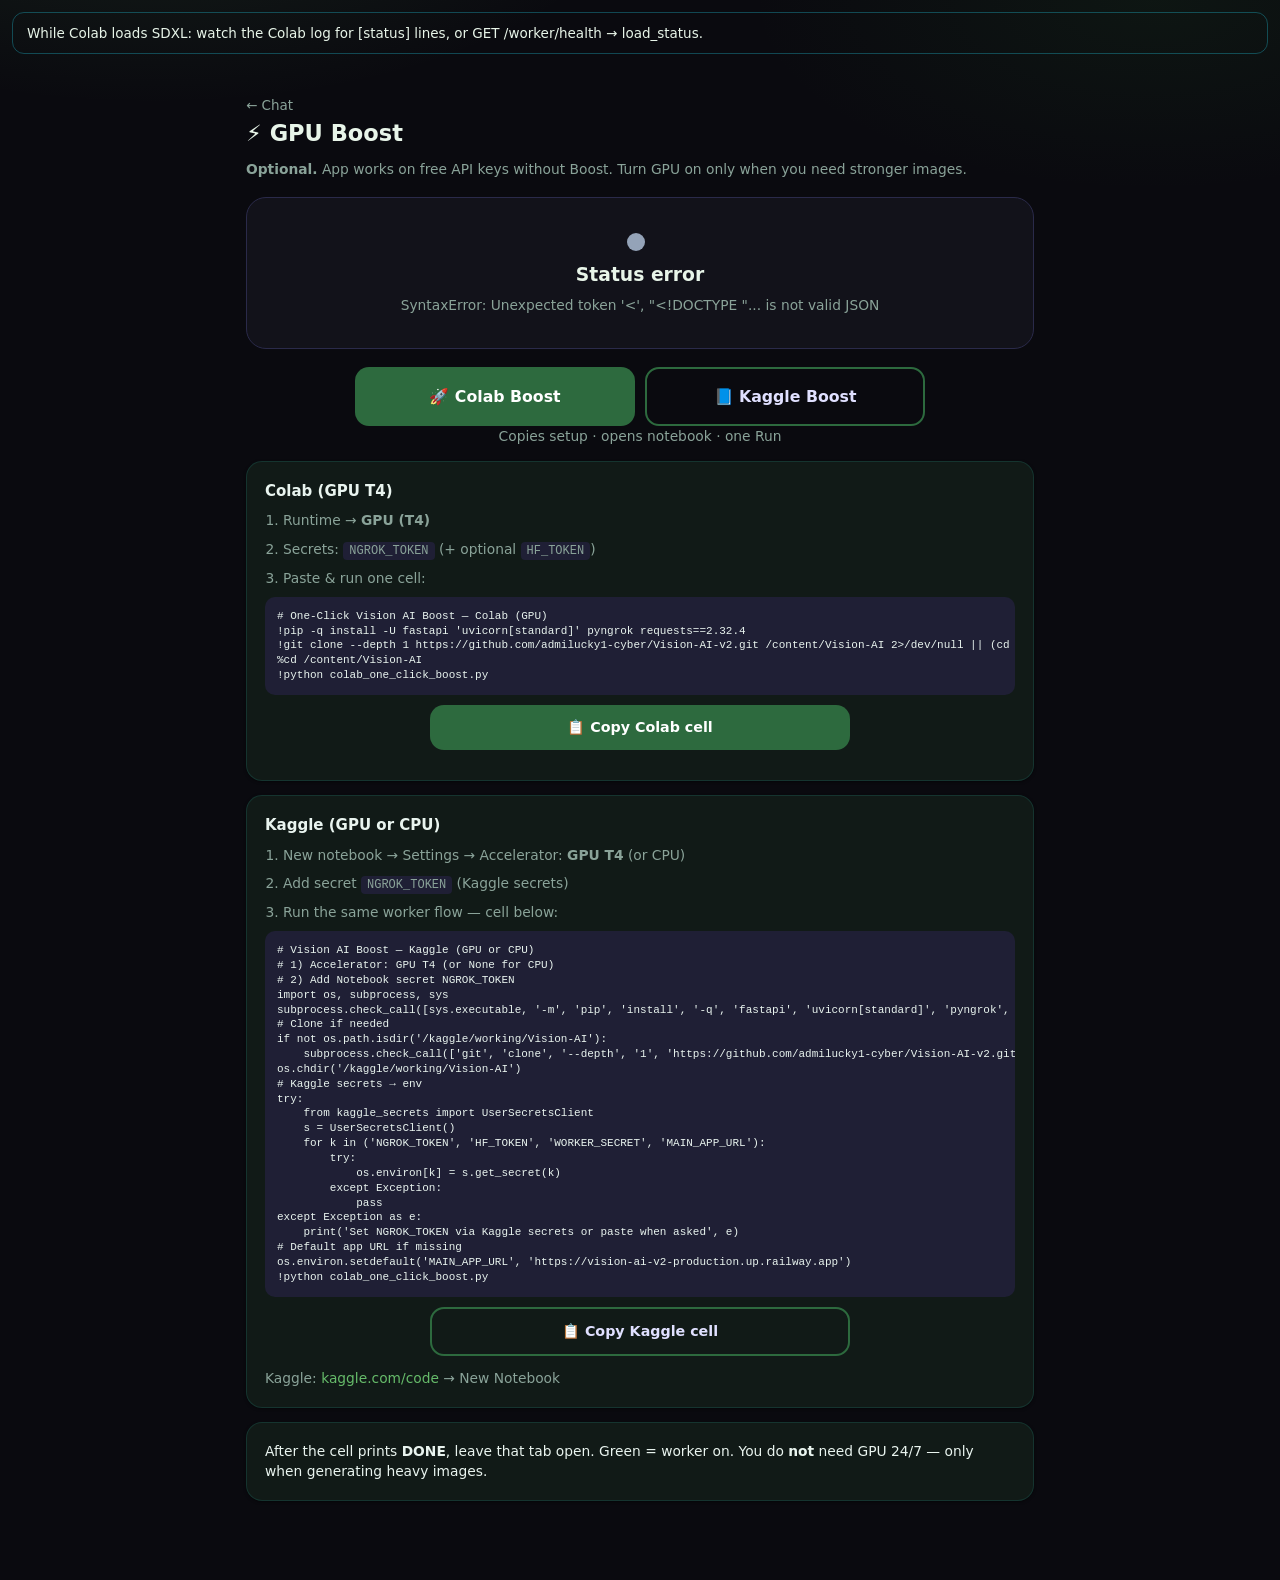
==== frontend/boost.html @ 98e929e1 "Vision AI v4.2.0 — Full CSS consolidation, archive cleanup, token system" ====
<!DOCTYPE html>
<html lang="en" data-theme="dark">
<head>
  <script>
  /* Anti-FOUC: set theme BEFORE first paint (no network wait) */
  (function () {
    try {
      var t = localStorage.getItem('vision_ai_theme') || 'dark';
      var p = localStorage.getItem('vision_theme_preset') || 'humanly';
      if (t === 'system') {
        t = (window.matchMedia && window.matchMedia('(prefers-color-scheme: light)').matches) ? 'light' : 'dark';
      }
      if (t !== 'light' && t !== 'dark') t = 'dark';
      document.documentElement.setAttribute('data-theme', t);
      document.documentElement.setAttribute('data-theme-preset', p);
      document.documentElement.style.colorScheme = t === 'light' ? 'light' : 'dark';
    } catch (e) {
      document.documentElement.setAttribute('data-theme', 'dark');
      document.documentElement.setAttribute('data-theme-preset', 'humanly');
      document.documentElement.style.colorScheme = 'dark';
    }
  })();
  </script>
  <style>
  /* Critical paint: match default dark shell so CSS load doesn't flash white */
  html, body {
    background-color: #0b1220 !important;
    color: #e8eef7;
  }
  html[data-theme="light"], html[data-theme="light"] body {
    background-color: #f4f7fb !important;
    color: #0f172a;
  }
  </style>

  <meta charset="UTF-8">
<meta name="viewport" content="width=device-width, initial-scale=1.0">
  <title>GPU Boost — Vision AI</title>

<style>
    body.boost-page { display:block; height:auto; overflow:auto; min-height:100vh;
      background: linear-gradient(165deg, #0f1a14 0%, #15241c 40%, #0d1510 100%);
      color: #e8f5e9; }
    [data-theme="light"] body.boost-page, body.boost-page.light {
      background: linear-gradient(165deg, #f1f8f4 0%, #e8f5e9 50%, #f7fbf8 100%);
      color: #1b3d2f;
    }
    body.boost-page { }
    .boost-wrap { max-width: min(820px, 100%); margin:0 auto; padding:28px 16px 80px; box-sizing: border-box; }
    .hero {
      text-align:center; padding:32px 20px; border-radius:20px; margin:18px 0;
      border:1px solid var(--border-color); background:var(--bg-deep);
    }
    .hero.online { border-color:rgba(34,160,80,.45); background:linear-gradient(180deg,rgba(34,160,80,.12),var(--bg-deep)); }
    .hero.timeout { border-color:rgba(239,68,68,.4); background:linear-gradient(180deg,rgba(239,68,68,.1),var(--bg-deep)); }
    .hero.stale { border-color:rgba(234,179,8,.5); background:linear-gradient(180deg,rgba(234,179,8,.12),var(--bg-deep)); }
    .dot { width:18px; height:18px; border-radius:50%; display:inline-block; background:#94a3b8; margin-right:8px; vertical-align:middle; }
    .hero.online .dot { background:#22c55e; animation:pulse 1.5s infinite; }
    .hero.stale .dot { background:#eab308; }
    .hero.timeout .dot { background:#ef4444; }
    @keyframes pulse { 0%{box-shadow:0 0 0 0 rgba(34,197,94,.5)} 70%{box-shadow:0 0 0 12px transparent} 100%{box-shadow:0 0 0 0 transparent} }
    h1 { font-size:1.5rem; margin:0 0 8px; }
    .big-btn {
      display:block; width:100%; max-width:420px; margin:12px auto; padding:16px 20px;
      border:none; border-radius:14px; font-size:1.05rem; font-weight:800; cursor:pointer;
      background:var(--primary-purple,#2d6a3e); color:#fff;
    }
    .big-btn.secondary { background:transparent; border:2px solid var(--primary-purple,#2d6a3e); color:var(--text-main); }
    .big-btn:hover { filter:brightness(1.06); }
    .card {
      background:var(--bg-deep); border:1px solid var(--border-color);
      border-radius:16px; padding:18px; margin-top:14px;
    }
    .muted { color:var(--text-muted); font-size:.92rem; line-height:1.5; }
    .steps { margin:8px 0 0; padding-left:18px; }
    .steps li { margin:8px 0; }
    code { background:var(--bg-tertiary); padding:2px 6px; border-radius:4px; font-size:.8rem; }
    a.back { color:var(--text-muted); text-decoration:none; font-size:.9rem; }
    .vram-bar { height:8px; border-radius:99px; background:var(--bg-tertiary); overflow:hidden; margin-top:10px; max-width:280px; margin-left:auto; margin-right:auto; }
    .vram-fill { height:100%; background:#22c55e; width:0%; }
    .btn-row { display:flex; flex-wrap:wrap; gap:10px; justify-content:center; margin-top:8px; }
  </style>









  <link rel="stylesheet" href="/frontend/static/css/tokens.css?v=420">
  <link rel="stylesheet" href="/frontend/static/css/themes.css?v=420">
  <link rel="stylesheet" href="/frontend/static/css/base.css?v=420">
  <link rel="stylesheet" href="/frontend/static/css/layout.css?v=420">
  <link rel="stylesheet" href="/frontend/static/css/components.css?v=420">
  <link rel="stylesheet" href="/frontend/static/css/chat.css?v=420">
  <link rel="stylesheet" href="/frontend/static/css/studio.css?v=420">
  <link rel="stylesheet" href="/frontend/static/css/theme-bridge.css?v=420">
  <link rel="stylesheet" href="/frontend/static/css/style.css?v=420">
  <link rel="stylesheet" href="/frontend/static/css/chat-ui.css?v=420">
  <link rel="stylesheet" href="/frontend/static/css/pages.css?v=420">
  <link rel="stylesheet" href="/frontend/static/css/responsive.css?v=420">
  <link rel="stylesheet" href="/frontend/static/css/accessibility.css?v=420">
  <link rel="stylesheet" href="/frontend/static/css/hljs-atom-one-dark.css?v=420">
</head>
<body class="boost-page">
  <div class="boost-wrap">
    <a class="back" href="/">← Chat</a>
    <h1>⚡ GPU Boost</h1>
    <p class="muted"><strong>Optional.</strong> App works on free API keys without Boost. Turn GPU on only when you need stronger images.</p>

    <div id="hero" class="hero">
      <span class="dot"></span>
      <div id="title" style="font-size:1.25rem;font-weight:800;margin-top:8px;">Checking…</div>
      <div id="sub" class="muted" style="margin-top:6px;"></div>
      <div id="vramWrap" style="display:none;margin-top:8px;">
        <div class="muted" id="vramText" style="font-size:.8rem;"></div>
        <div class="vram-bar"><div class="vram-fill" id="vramFill"></div></div>
      </div>
    </div>

    <div class="btn-row">
      <button type="button" class="big-btn" id="oneClick" style="margin:0;max-width:280px;">🚀 Colab Boost</button>
      <button type="button" class="big-btn secondary" id="kaggleClick" style="margin:0;max-width:280px;">📘 Kaggle Boost</button>
    </div>
    <p class="muted" style="text-align:center;">Copies setup · opens notebook · one Run</p>

    <div class="card">
      <strong>Colab (GPU T4)</strong>
      <ol class="steps muted">
        <li>Runtime → <strong>GPU (T4)</strong></li>
        <li>Secrets: <code>NGROK_TOKEN</code> (+ optional <code>HF_TOKEN</code>)</li>
        <li>Paste &amp; run one cell:</li>
      </ol>
      <pre id="cellCode" style="background:var(--bg-tertiary);padding:12px;border-radius:10px;overflow:auto;font-size:11px;line-height:1.35;"></pre>
      <button type="button" class="big-btn" style="margin-top:10px;font-size:.95rem;padding:12px;" onclick="copyCell('colab')">📋 Copy Colab cell</button>
    </div>

    <div class="card">
      <strong>Kaggle (GPU or CPU)</strong>
      <ol class="steps muted">
        <li>New notebook → Settings → Accelerator: <strong>GPU T4</strong> (or CPU)</li>
        <li>Add secret <code>NGROK_TOKEN</code> (Kaggle secrets)</li>
        <li>Run the same worker flow — cell below:</li>
      </ol>
      <pre id="kaggleCode" style="background:var(--bg-tertiary);padding:12px;border-radius:10px;overflow:auto;font-size:11px;line-height:1.35;"></pre>
      <button type="button" class="big-btn secondary" style="margin-top:10px;font-size:.95rem;padding:12px;" onclick="copyCell('kaggle')">📋 Copy Kaggle cell</button>
      <p class="muted" style="margin-top:8px;">Kaggle: <a href="https://www.kaggle.com/code" target="_blank" rel="noopener">kaggle.com/code</a> → New Notebook</p>
    </div>

    <div class="card muted">
      After the cell prints <strong>DONE</strong>, leave that tab open. Green = worker on.
      You do <strong>not</strong> need GPU 24/7 — only when generating heavy images.
    </div>
  </div>
  <script>
    const COLAB_NEW = 'https://colab.research.google.com/#create=true';
    const KAGGLE_NEW = 'https://www.kaggle.com/code?new=true';
    const COLAB_CELL = `# One-Click Vision AI Boost — Colab (GPU)
!pip -q install -U fastapi 'uvicorn[standard]' pyngrok requests==2.32.4
!git clone --depth 1 https://github.com/admilucky1-cyber/Vision-AI-v2.git /content/Vision-AI 2>/dev/null || (cd /content/Vision-AI && git pull --ff-only)
%cd /content/Vision-AI
!python colab_one_click_boost.py
`;
    const KAGGLE_CELL = `# Vision AI Boost — Kaggle (GPU or CPU)
# 1) Accelerator: GPU T4 (or None for CPU)
# 2) Add Notebook secret NGROK_TOKEN
import os, subprocess, sys
subprocess.check_call([sys.executable, '-m', 'pip', 'install', '-q', 'fastapi', 'uvicorn[standard]', 'pyngrok', 'requests==2.32.4'])
# Clone if needed
if not os.path.isdir('/kaggle/working/Vision-AI'):
    subprocess.check_call(['git', 'clone', '--depth', '1', 'https://github.com/admilucky1-cyber/Vision-AI-v2.git', '/kaggle/working/Vision-AI'])
os.chdir('/kaggle/working/Vision-AI')
# Kaggle secrets → env
try:
    from kaggle_secrets import UserSecretsClient
    s = UserSecretsClient()
    for k in ('NGROK_TOKEN', 'HF_TOKEN', 'WORKER_SECRET', 'MAIN_APP_URL'):
        try:
            os.environ[k] = s.get_secret(k)
        except Exception:
            pass
except Exception as e:
    print('Set NGROK_TOKEN via Kaggle secrets or paste when asked', e)
# Default app URL if missing
os.environ.setdefault('MAIN_APP_URL', 'https://vision-ai-v2-production.up.railway.app')
!python colab_one_click_boost.py
`;

    document.getElementById('cellCode').textContent = COLAB_CELL;
    document.getElementById('kaggleCode').textContent = KAGGLE_CELL;

    async function copyCell(kind) {
      const text = kind === 'kaggle' ? KAGGLE_CELL : COLAB_CELL;
      try {
        await navigator.clipboard.writeText(text);
        alert('Copied. Paste into ' + (kind === 'kaggle' ? 'Kaggle' : 'Colab') + ' and Run.');
      } catch {
        prompt('Copy this:', text);
      }
    }

    document.getElementById('oneClick').onclick = async () => {
      try { await navigator.clipboard.writeText(COLAB_CELL); } catch (_) {}
      window.open(COLAB_NEW, '_blank', 'noopener');
    };
    document.getElementById('kaggleClick').onclick = async () => {
      try { await navigator.clipboard.writeText(KAGGLE_CELL); } catch (_) {}
      window.open(KAGGLE_NEW, '_blank', 'noopener');
    };

    let had = false;
    async function refresh() {
      const hero = document.getElementById('hero');
      try {
        const r = await fetch('/api/workers?t=' + Date.now());
        const d = await r.json();
        const reg = d.registered || [];
        const age = reg[0] ? (reg[0].age_sec || 9999) : 9999;
        const ok = !!(d.live && d.live.ok);
        const w = ((d.live && d.live.workers) || []).find(x => x.ok);
        hero.className = 'hero';
        if (ok && age <= 120) {
          had = true;
          hero.classList.add('online');
          document.getElementById('title').textContent = 'GPU Online';
          document.getElementById('sub').textContent = 'Worker connected — leave notebook open';
        } else if (ok || (had && age <= 150)) {
          had = true;
          hero.classList.add('stale');
          document.getElementById('title').textContent = 'GPU Slow';
          document.getElementById('sub').textContent = 'Heartbeat delayed — re-run cell if needed';
        } else if (had) {
          hero.classList.add('timeout');
          document.getElementById('title').textContent = 'GPU Offline';
          document.getElementById('sub').textContent = 'Optional — chat still works on API keys';
        } else {
          document.getElementById('title').textContent = 'GPU Off (optional)';
          document.getElementById('sub').textContent = 'Turn on only when you need stronger images';
        }
        const vw = document.getElementById('vramWrap');
        if (w && w.vram_total_mb) {
          vw.style.display = 'block';
          const pct = Math.round(100 * w.vram_used_mb / w.vram_total_mb);
          document.getElementById('vramFill').style.width = pct + '%';
          document.getElementById('vramText').textContent = 'VRAM ' + w.vram_used_mb + ' / ' + w.vram_total_mb + ' MB';
        } else vw.style.display = 'none';
      } catch (e) {
        document.getElementById('title').textContent = 'Status error';
        document.getElementById('sub').textContent = String(e);
      }
    }
    refresh();
    setInterval(refresh, 12000);
  </script>

<script>
/* v2.7.9: show worker load_status while model warms */
(async function pollWorkerStatus(){
  const el = document.getElementById('workerLoadStatus') || (function(){
    const d = document.createElement('div');
    d.id = 'workerLoadStatus';
    d.style.cssText = 'margin:12px 0;padding:10px 14px;border-radius:12px;border:1px solid rgba(34,211,238,0.3);font-size:0.9rem;';
    d.textContent = 'Worker status: connect Boost, then status appears here.';
    const root = document.querySelector('main') || document.body;
    root.insertBefore(d, root.firstChild);
    return d;
  })();
  // Status comes from your registered worker URL + /worker/health when configured.
  // Without a public worker URL in the page, this stays informational.
  el.textContent = 'While Colab loads SDXL: watch the Colab log for [status] lines, or GET /worker/health → load_status.';
})();
</script>

</body>
</html>
---- frontend/static/css/tokens.css ----
/* VISION-AI v4.2 — Design tokens (canonical) */
:root {
  /* spacing */
  --space-1: 4px; --space-2: 8px; --space-3: 12px; --space-4: 16px;
  --space-5: 20px; --space-6: 24px; --space-8: 32px; --space-10: 40px;
  /* radii */
  --radius-sm: 8px; --radius-md: 12px; --radius-lg: 16px; --radius-xl: 20px; --radius-pill: 999px;
  /* type */
  --font-family: Inter, "Segoe UI", system-ui, -apple-system, sans-serif;
  --font-size-xs: 12px; --font-size-sm: 13px; --font-size-md: 15px;
  --font-size-lg: 18px; --font-size-xl: 22px; --font-size-2xl: 28px;
  --line-height: 1.5;
  /* motion */
  --duration-fast: 120ms; --duration: 180ms; --ease: cubic-bezier(0.22, 1, 0.36, 1);
  /* z-index layers */
  --z-base: 1; --z-sidebar: 40; --z-header: 50; --z-dropdown: 60;
  --z-overlay: 70; --z-modal: 80; --z-toast: 90; --z-fullscreen: 100;
  /* focus */
  --focus-ring: 0 0 0 3px color-mix(in srgb, var(--accent) 40%, transparent);
  /* shadows */
  --shadow-sm: 0 1px 2px rgba(0,0,0,.2);
  --shadow-md: 0 8px 28px rgba(0,0,0,.28);
  --shadow-lg: 0 16px 48px rgba(0,0,0,.36);
  /* structural */
  --sidebar-width: 280px;
  --sidebar-rail: 72px;
  --header-height: 56px;
}
---- frontend/static/css/themes.css ----
/* Theme engine: dark (default) / light — set via data-theme on <html> */
:root, html[data-theme="dark"] {
  color-scheme: dark;
  --bg-page: #0a1210;
  --bg-surface: #111a17;
  --bg-surface-raised: #17221e;
  --bg-surface-hover: #1c2b26;
  --bg-input: #0d1614;
  --text-primary: #e9f4ef;
  --text-secondary: #b7ccc4;
  --text-muted: #8aa399;
  --text-subtle: #6b8178;
  --text-disabled: #55665f;
  --text-inverse: #042f2a;
  --border: rgba(45, 212, 191, 0.14);
  --border-strong: rgba(45, 212, 191, 0.28);
  --accent: #14b8a6;
  --accent-hover: #2dd4bf;
  --accent-soft: rgba(20, 184, 166, 0.14);
  --success: #34d399;
  --warning: #fbbf24;
  --danger: #f87171;
  --info: #38bdf8;
  --bubble-user: linear-gradient(135deg, #0f766e, #14b8a6);
  --bubble-ai: #15221e;
}
html[data-theme="light"] {
  color-scheme: light;
  --bg-page: #f3f9f7;
  --bg-surface: #ffffff;
  --bg-surface-raised: #eef6f3;
  --bg-surface-hover: #e4f0eb;
  --bg-input: #ffffff;
  --text-primary: #0f2924;
  --text-secondary: #3d5a52;
  --text-muted: #5a756c;
  --text-subtle: #7a9188;
  --text-disabled: #9aada6;
  --text-inverse: #042f2a;
  --border: rgba(13, 148, 136, 0.18);
  --border-strong: rgba(13, 148, 136, 0.32);
  --accent: #0d9488;
  --accent-hover: #0f766e;
  --accent-soft: rgba(13, 148, 136, 0.12);
  --success: #059669;
  --warning: #d97706;
  --danger: #dc2626;
  --info: #0284c7;
  --bubble-user: linear-gradient(135deg, #0d9488, #14b8a6);
  --bubble-ai: #ffffff;
  --shadow-md: 0 8px 28px rgba(15, 41, 36, 0.08);
}
---- frontend/static/css/base.css ----
/* Base reset + typography */
*, *::before, *::after { box-sizing: border-box; }
html, body {
  margin: 0; padding: 0; min-height: 100%;
  background: var(--bg-page);
  color: var(--text-primary);
  font-family: var(--font-family);
  font-size: var(--font-size-md);
  line-height: var(--line-height);
  -webkit-font-smoothing: antialiased;
}
body.sidebar-open { overflow: hidden; }
a { color: var(--accent); text-decoration: none; }
a:hover { color: var(--accent-hover); }
img, video, svg { max-width: 100%; height: auto; }
button, input, select, textarea {
  font: inherit; color: inherit;
}
button {
  cursor: pointer; border: none; background: transparent;
}
:focus-visible {
  outline: none;
  box-shadow: var(--focus-ring);
}
::selection {
  background: var(--accent-soft);
  color: var(--text-primary);
}
@media (prefers-reduced-motion: reduce) {
  html { scroll-behavior: auto; }
  *, *::before, *::after {
    animation-duration: 0.01ms !important;
    animation-iteration-count: 1 !important;
    transition-duration: 0.01ms !important;
  }
}
---- frontend/static/css/layout.css ----
/* App shell: sidebar + main */
.app-shell, body > .app, #app, .layout {
  min-height: 100vh;
}
#sidebar, .sidebar {
  width: var(--sidebar-width);
  background: var(--bg-surface);
  border-right: 1px solid var(--border);
  color: var(--text-primary);
  z-index: var(--z-sidebar);
  transition: width var(--duration) var(--ease), transform var(--duration) var(--ease);
}
#sidebar.collapsed-true, #sidebar.rail-mode, .sidebar.collapsed-true {
  width: var(--sidebar-rail);
}
.main-header, .top-header, header.app-header {
  height: var(--header-height);
  background: var(--bg-surface);
  border-bottom: 1px solid var(--border);
  z-index: var(--z-header);
  display: flex;
  align-items: center;
  gap: var(--space-3);
  padding: 0 var(--space-4);
}
.header-brand img, .sidebar-logo img, .brand img {
  width: 36px; height: 36px; object-fit: contain; border-radius: var(--radius-md);
}
@media (min-width: 1024px) {
  .header-brand img, .sidebar-logo img { width: 40px; height: 40px; }
}
#sidebar-overlay, .sidebar-overlay {
  position: fixed; inset: 0;
  background: rgba(0,0,0,.45);
  z-index: calc(var(--z-sidebar) - 1);
  display: none;
}
body.sidebar-open #sidebar-overlay,
body.sidebar-open .sidebar-overlay {
  display: block;
}
@media (max-width: 768px) {
  #sidebar, .sidebar {
    position: fixed; inset: 0 auto 0 0;
    transform: translateX(-105%);
    width: min(86vw, 300px);
  }
  #sidebar.open-mobile, .sidebar.open-mobile {
    transform: translateX(0);
  }
  #sidebar.collapsed-true, #sidebar.rail-mode {
    width: min(86vw, 300px);
  }
}
.page-container {
  max-width: 1100px;
  margin: 0 auto;
  padding: var(--space-6) var(--space-4);
}
---- frontend/static/css/components.css ----
/* Buttons, inputs, cards, menus */
.btn, button.btn, .glass-btn, .send-btn, #sendBtn, .new-chat-btn {
  display: inline-flex; align-items: center; justify-content: center; gap: var(--space-2);
  min-height: 40px; padding: 0 var(--space-4);
  border-radius: var(--radius-pill);
  font-weight: 600; font-size: var(--font-size-sm);
  transition: background-color var(--duration-fast), color var(--duration-fast), box-shadow var(--duration-fast), transform var(--duration-fast);
}
.btn-primary, .glass-btn, .send-btn, #sendBtn, .new-chat-btn {
  background: var(--accent);
  color: var(--text-inverse);
}
.btn-primary:hover, .glass-btn:hover, .send-btn:hover, #sendBtn:hover, .new-chat-btn:hover {
  background: var(--accent-hover);
}
.btn-secondary, .btn-ghost {
  background: var(--bg-surface-raised);
  color: var(--text-primary);
  border: 1px solid var(--border);
}
.btn-danger, .logout-item { color: var(--danger); }
.icon-btn, .header-btn {
  width: 40px; height: 40px; min-width: 40px;
  display: inline-flex; align-items: center; justify-content: center;
  border-radius: var(--radius-md);
  color: var(--text-secondary);
  background: transparent;
}
.icon-btn:hover, .header-btn:hover {
  background: var(--bg-surface-hover);
  color: var(--text-primary);
}
input, textarea, select, .glass-input, #message {
  background: var(--bg-input);
  color: var(--text-primary);
  border: 1px solid var(--border);
  border-radius: var(--radius-md);
  padding: var(--space-3) var(--space-4);
}
input::placeholder, textarea::placeholder {
  color: var(--text-subtle);
}
.card, .glass-card, .plan-card, .skill-card {
  background: var(--bg-surface);
  border: 1px solid var(--border);
  border-radius: var(--radius-lg);
  box-shadow: var(--shadow-sm);
  color: var(--text-primary);
}
.profile-dropdown, .chat-action-menu, .more-menu, [role="menu"] {
  background: var(--bg-surface-raised);
  border: 1px solid var(--border-strong);
  border-radius: var(--radius-md);
  box-shadow: var(--shadow-md);
  z-index: var(--z-dropdown);
  color: var(--text-primary);
}
.toast, .auth-msg {
  border-radius: var(--radius-md);
  padding: var(--space-3) var(--space-4);
  background: var(--bg-surface-raised);
  border: 1px solid var(--border);
  color: var(--text-primary);
  z-index: var(--z-toast);
}
.auth-msg.err, .toast.error { border-color: var(--danger); color: var(--danger); }
.auth-msg.ok, .toast.success { border-color: var(--success); color: var(--success); }
---- frontend/static/css/chat.css ----
/* Chat surfaces */
.message-bubble.user, .user-message .message-bubble {
  background: var(--bubble-user);
  color: var(--text-inverse);
}
.message-bubble.ai, .ai-message .message-bubble, .assistant-message .message-bubble {
  background: var(--bubble-ai);
  color: var(--text-primary);
  border: 1px solid var(--border);
}
.input-container, .composer, .chat-input-bar {
  background: var(--bg-surface);
  border-color: var(--border);
}
.chat-item-wrapper:hover, .sidebar-link:hover {
  background: var(--bg-surface-hover);
}
.sidebar-footer, #sidebarFooter {
  border-top: 1px solid var(--border);
  background: var(--bg-surface);
}
.user-profile-container {
  background: var(--accent-soft);
  border-radius: var(--radius-md);
}
.unique-banner, .welcome-banner, .announcement-banner, #promoBanner {
  display: none;
}
---- frontend/static/css/studio.css ----
/* Studio page uses tokens */
.studio-wrap, .wrap {
  background: var(--bg-page);
  color: var(--text-primary);
}
.panel, .studio-panel {
  background: var(--bg-surface);
  border: 1px solid var(--border);
  border-radius: var(--radius-xl);
}
.tabs button {
  background: var(--bg-surface-raised);
  border: 1px solid var(--border);
  color: var(--text-secondary);
  border-radius: var(--radius-pill);
}
.tabs button.active {
  background: var(--accent);
  color: var(--text-inverse);
  border-color: transparent;
}
---- frontend/static/css/theme-bridge.css ----
/* Map legacy variables → v4.2 tokens so style.css/pages.css follow themes */
:root, html[data-theme="dark"], html[data-theme="light"] {
  --va-bg: var(--bg-page);
  --va-bg-elevated: var(--bg-surface);
  --va-bg-card: var(--bg-surface);
  --va-bg-input: var(--bg-input);
  --va-border: var(--border);
  --va-text: var(--text-primary);
  --va-text-muted: var(--text-muted);
  --va-accent: var(--accent);
  --va-accent-2: var(--accent-hover);
  --va-user-bubble: var(--bubble-user);
  --va-ai-bubble: var(--bubble-ai);
  --va-danger: var(--danger);
  --va-font: var(--font-family);
}
body, .app-container, .chat-container, .sidebar, #sidebar {
  background-color: var(--bg-page);
  color: var(--text-primary);
}
.sidebar, #sidebar { background: var(--bg-surface); }
---- frontend/static/css/style.css ----
/* ============================================================
   Vision AI v2.0 - GLOBAL STYLES & CSS VARIABLES
   ============================================================ */

:root {
    /* --- LIGHT THEME (Default) --- */
    --bg-main: #f3f7f0;
    --bg-deep: #ffffff;
    --bg-secondary: #ffffff;
    --bg-tertiary: #e8f0e4;
    
    --text-main: #1e2b1a;
    --text-muted: #5a6b55;
    --text-inverse: #ffffff;
    
    --border-color: #d4e0ce;
    --border-subtle: rgba(45, 90, 39, 0.08);
    
    --input-bg: #ffffff;
    --input-border: #c5d6be;
    
    --shadow-sm: 0 1px 3px rgba(45, 90, 39, 0.06);
    --shadow-md: 0 4px 14px rgba(45, 90, 39, 0.10);
    --shadow-lg: 0 12px 40px rgba(45, 90, 39, 0.14);
    
    /* Nature / Regenerative brand colors */
    --user-bubble-bg: #2d6a3e;
    --user-bubble-text: #ffffff;
    --ai-bubble-bg: #eef5ea;
    --ai-bubble-text: #1e2b1a;
    
    --primary-cyan: #3d8b4f;
    --primary-purple: #2d6a3e;
    --primary-gold: #c9a227;
    --error-bg: rgba(239, 68, 68, 0.1);
    --error-text: #ef4444;
    --success-bg: rgba(34, 197, 94, 0.1);
    --success-text: #22c55e;

    --sidebar-width: 260px;
    --font-family: 'Inter', system-ui, -apple-system, sans-serif;
    
    /* Page-specific variables (used by standalone pages) */
    --topbar-bg: rgba(255, 255, 255, 0.88);
    --bg-hover: #e4efe0;
    --plan-bg: rgba(45, 106, 62, 0.08);
    --plan-border: rgba(45, 106, 62, 0.22);
    
    /* Login/Glass card variables */
    --glass-bg: rgba(255, 255, 255, 0.82);
    --glass-border: rgba(45, 90, 39, 0.10);
    --tabs-bg: rgba(45, 90, 39, 0.06);
    --btn-disabled: #d4e0ce;
}

/* --- DARK THEME --- */
[data-theme="dark"] {
    --bg-main: #0c140e;
    --bg-deep: #121c14;
    --bg-secondary: #18241a;
    --bg-tertiary: #1e2e22;
    
    --text-main: #e4f0e2;
    --text-muted: #8aa48a;
    --text-inverse: #ffffff;
    
    --border-color: #2a3d2e;
    --border-subtle: rgba(180, 220, 180, 0.06);
    
    --input-bg: #152018;
    --input-border: #2a3d2e;
    
    --shadow-sm: 0 1px 3px rgba(0,0,0,0.5);
    --shadow-md: 0 4px 12px rgba(0,0,0,0.65);
    --shadow-lg: 0 12px 40px rgba(0,0,0,0.85);
    
    /* AI Colors — nature dark */
    --user-bubble-bg: #3d8b4f;
    --user-bubble-text: #ffffff;
    --ai-bubble-bg: #1a2a1c;
    --ai-bubble-text: #e4f0e2;

    --primary-cyan: #5cb86e;
    --primary-purple: #3d8b4f;
    --primary-gold: #d4b84a;

    /* Page-specific variables */
    --topbar-bg: rgba(12, 20, 14, 0.90);
    --bg-hover: #1e2e22;
    --plan-bg: rgba(61, 139, 79, 0.12);
    --plan-border: rgba(61, 139, 79, 0.28);
    
    /* Login/Glass card variables */
    --glass-bg: rgba(18, 28, 20, 0.82);
    --glass-border: rgba(180, 220, 180, 0.08);
    --tabs-bg: rgba(0, 0, 0, 0.25);
    --btn-disabled: #2a3d2e;
}

/* ============================================================
   RESET & GLOBAL
   ============================================================ */
* { 
    box-sizing: border-box; 
    margin: 0; 
    padding: 0; 
    min-width: 0;
    min-height: 0;
    /* Single, fast, consistent transition for theme color swaps.
       Previously each element below defined its own background/color/
       border transition at 0.2s-0.3s with mixed easings, so a theme
       toggle looked like dozens of elements fading unevenly instead of
       one clean switch. This covers every element once; the per-rule
       duplicates further down are removed rather than left to stack. */
    transition: background-color 0.15s ease, border-color 0.15s ease, color 0.15s ease;
}

body {
    font-family: var(--font-family);
    background: var(--bg-main);
    color: var(--text-main);
    display: flex;
    height: 100vh;
    overflow: hidden;
    margin: 0;
    padding: 0;
}

/* ============================================================
   SCROLLBAR STYLING (Global)
   ============================================================ */
::-webkit-scrollbar { width: 6px; height: 6px; }
::-webkit-scrollbar-track { background: transparent; }
::-webkit-scrollbar-thumb { background: var(--border-color); border-radius: 4px; }
::-webkit-scrollbar-thumb:hover { background: var(--text-muted); }

/* ============================================================
   SIDEBAR
   ============================================================ */
.sidebar {
    width: var(--sidebar-width);
    height: 100vh;
    background: var(--bg-secondary);
    border-right: 1px solid var(--border-color);
    display: flex;
    flex-direction: column;
    flex-shrink: 0;
    transition: transform 0.3s cubic-bezier(0.4, 0, 0.2, 1), 
                background 0.3s ease, 
                border 0.3s ease,
                width 0.3s cubic-bezier(0.4, 0, 0.2, 1),
                opacity 0.3s ease;
    position: relative;
    z-index: 51;
    overflow: hidden;
}

/* Desktop collapsed rail mode */
@media (min-width: 769px) {
    #sidebar.rail-mode {
        width: 0;
        min-width: 0;
        padding: 0;
        border-right-width: 0;
        overflow: hidden;
        opacity: 0;
        pointer-events: none;
    }
}

.sidebar-header {
    display: flex;
    align-items: center;
    justify-content: space-between;
    padding: 18px 16px 12px;
    border-bottom: 1px solid var(--border-color);
    flex-shrink: 0;
}

.sidebar-logo {
    display: flex;
    align-items: center;
    gap: 10px;
    text-decoration: none;
    font-weight: 700;
    font-size: 18px;
    color: var(--text-main);
}

.sidebar-actions {
    display: flex;
    gap: 6px;
    color: var(--text-muted);
}
.sidebar-actions svg { transition: none; }

.new-chat-btn, .cache-clear-btn {
    display: flex;
    align-items: center;
    gap: 10px;
    margin: 14px 16px 8px;
    padding: 10px 14px;
    border-radius: 10px;
    border: 1px solid var(--border-color);
    background: var(--bg-tertiary);
    color: var(--text-main);
    font-weight: 500;
    font-size: 14px;
    cursor: pointer;
    transition: all 0.2s ease, background 0.3s ease, border 0.3s ease, color 0.3s ease;
    flex-shrink: 0;
}
.new-chat-btn:hover, .cache-clear-btn:hover {
    background: var(--primary-cyan);
    color: var(--text-inverse);
    border-color: var(--primary-cyan);
    transform: translateY(-1px);
    box-shadow: var(--shadow-md);
}
.cache-clear-btn { 
    margin-top: 0; 
    font-size: 13px; 
    background: var(--error-bg); 
    color: var(--error-text); 
    border-color: rgba(239,68,68,0.2); 
}
.cache-clear-btn:hover { 
    background: #ef4444; 
    color: #fff; 
    border-color: #ef4444; 
}

#search-bar { 
    padding: 0 16px 10px; 
    display: block; 
    flex-shrink: 0;
}
#search-bar.hidden { display: none; }
#search-bar input {
    width: 100%; 
    padding: 10px 14px; 
    border-radius: 8px; 
    border: 1px solid var(--border-color);
    background: var(--input-bg); 
    color: var(--text-main); 
    outline: none; 
    font-size: 14px;
}
#search-bar input:focus {
    border-color: var(--primary-cyan);
    box-shadow: 0 0 0 3px rgba(0, 198, 255, 0.1);
}

.history-list {
    flex: 1; 
    overflow-y: auto; 
    padding: 8px 12px 80px;
    min-height: 0;
}

.chat-item-wrapper {
    display: flex;
    align-items: center;
    justify-content: space-between;
    padding: 10px 12px;
    margin-bottom: 2px;
    border-radius: 8px;
    cursor: pointer;
    transition: all 0.2s ease;
    position: relative;
}
.chat-item-wrapper:hover { 
    background: var(--bg-tertiary); 
    transform: translateX(3px); 
}
.chat-item-wrapper.active { 
    background: rgba(0, 198, 255, 0.1); 
    border-left: 3px solid var(--primary-cyan); 
}
.chat-item-wrapper .chat-title {
    white-space: nowrap; 
    overflow: hidden; 
    text-overflow: ellipsis; 
    flex: 1; 
    font-size: 14px; 
    color: var(--text-main);
    min-width: 0;
}
.chat-item-wrapper .chat-date { 
    font-size: 11px; 
    color: var(--text-muted); 
    margin-left: 8px; 
    flex-shrink: 0; 
}
.chat-item-wrapper .chat-actions { position: relative; }
.chat-item-wrapper .chat-actions button { 
    background: none; 
    border: none; 
    color: var(--text-muted); 
    cursor: pointer; 
    padding: 4px; 
    border-radius: 4px; 
}
.chat-item-wrapper .chat-actions button:hover { background: var(--bg-tertiary); }
.chat-action-menu {
    position: absolute;
    right: 0;
    top: 32px;
    background: var(--bg-secondary);
    border: 1px solid var(--border-color);
    border-radius: 8px;
    padding: 4px 0;
    min-width: 120px;
    display: none;
    box-shadow: var(--shadow-lg);
    z-index: 20;
}
.chat-action-menu.show { display: block; animation: dropUp 0.2s cubic-bezier(0.22, 1, 0.36, 1); }
.chat-action-menu button {
    display: block; 
    width: 100%; 
    padding: 8px 14px; 
    background: none; 
    border: none; 
    text-align: left; 
    font-size: 13px; 
    color: var(--text-main); 
    cursor: pointer;
}
.chat-action-menu button:hover { background: var(--bg-tertiary); }
.chat-action-menu button.delete:hover { color: #ef4444; }

@keyframes dropUp {
    from { opacity: 0; transform: translateY(10px) scale(0.95); }
    to { opacity: 1; transform: translateY(0) scale(1); }
}

/* ============================================================
   COLLAPSED TOOLBAR (REMOVED - No longer used)
   ============================================================ */
#collapsedToolbar {
    display: none !important;
}

/* ============================================================
   MAIN CONTENT
   ============================================================ */
.main-content {
    flex: 1; 
    display: flex; 
    flex-direction: column; 
    height: 100vh; 
    background: var(--bg-main); 
    position: relative; 
    min-width: 0;
    overflow: hidden;
}

.main-header {
    display: flex;
    align-items: center;
    justify-content: space-between;
    padding: 14px 24px;
    border-bottom: 1px solid var(--border-color);
    background: var(--bg-secondary);
    flex-shrink: 0;
    min-height: 60px;
    width: 100%;
    box-sizing: border-box;
}
.main-header h1 { 
    font-size: 18px; 
    font-weight: 600; 
    color: var(--text-main); 
}

.mobile-menu-btn { 
    display: none !important; 
    background: none; 
    border: none; 
    color: var(--text-main); 
    cursor: pointer; 
}

.header-right-actions { 
    display: flex; 
    align-items: center; 
    gap: 16px; 
}

.model-selector {
    padding: 6px 10px; 
    border-radius: 8px; 
    border: 1px solid var(--border-color);
    background: var(--input-bg); 
    color: var(--text-main); 
    font-size: 13px; 
    outline: none; 
    cursor: pointer;
}
.model-selector:focus {
    border-color: var(--primary-cyan);
}

.status { 
    display: flex; 
    align-items: center; 
    gap: 6px; 
    font-size: 13px; 
    color: var(--text-muted); 
}
.status-dot { 
    width: 8px; 
    height: 8px; 
    border-radius: 50%; 
    background: #22c55e; 
    display: inline-block; 
}

/* ============================================================
   CHAT AREA
   ============================================================ */
.chat-container {
    flex: 1; 
    overflow-y: auto; 
    padding: 24px 20px 20px;
    background: var(--bg-main);
    min-height: 0;
}

/* Messages */
.message-row {
    display: flex; 
    margin-bottom: 20px; 
    animation: messageSlide 0.4s cubic-bezier(0.22, 1, 0.36, 1);
}
@keyframes messageSlide {
    from { opacity: 0; transform: translateY(15px) scale(0.98); }
    to { opacity: 1; transform: translateY(0) scale(1); }
}

.message-row.user { justify-content: flex-end; }
.message-row.ai { justify-content: flex-start; }

.message-bubble {
    max-width: 80%; 
    padding: 12px 18px; 
    border-radius: 16px; 
    font-size: 15px; 
    line-height: 1.6;
    word-wrap: break-word; 
    box-shadow: var(--shadow-sm); 
    transition: all 0.3s ease;
}
.message-row.user .message-bubble {
    background: var(--user-bubble-bg); 
    color: var(--user-bubble-text); 
    border-bottom-right-radius: 4px;
}
.message-row.ai .message-bubble {
    background: var(--ai-bubble-bg); 
    color: var(--ai-bubble-text); 
    border-bottom-left-radius: 4px;
}

.message-bubble p { margin-bottom: 10px; }
.message-bubble p:last-child { margin-bottom: 0; }
.message-bubble strong { font-weight: 600; }
.message-bubble ul, .message-bubble ol { padding-left: 20px; margin: 8px 0; }
.message-bubble li { margin-bottom: 4px; }

/* Code blocks */
.message-bubble pre {
    background: #1e1e2e; 
    color: #cdd6f4; 
    padding: 14px; 
    border-radius: 10px;
    overflow-x: auto; 
    margin: 12px 0; 
    font-size: 13px; 
    border: 1px solid rgba(255,255,255,0.06);
}
.message-bubble code {
    background: rgba(255,255,255,0.08); 
    padding: 2px 6px; 
    border-radius: 4px; 
    font-size: 13px;
}
.message-bubble pre code { 
    background: none; 
    padding: 0; 
    border-radius: 0; 
    font-size: 13px; 
}

/* Image attachments — larger default so anatomy / diagrams are readable */
.message-bubble img {
    max-width: 100%;
    border-radius: 12px;
    margin: 8px 0;
    max-height: 640px;
    object-fit: contain;
    border: 1px solid rgba(255,255,255,0.1);
}
.ai-image-grid {
    width: 100%;
}
.ai-image-grid img {
    max-height: 640px !important;
    object-fit: contain !important;
    background: rgba(0,0,0,0.25);
}

/* Loading / Typing Indicator — polished */
.typing-indicator {
    display: flex;
    align-items: center;
    gap: 14px;
    padding: 16px 20px;
    background: linear-gradient(135deg, var(--ai-bubble-bg), rgba(0, 198, 255, 0.06));
    border-radius: 16px;
    border-bottom-left-radius: 4px;
    border: 1px solid rgba(0, 198, 255, 0.15);
    width: auto;
    min-width: 180px;
    box-shadow: 0 0 24px rgba(0, 198, 255, 0.08);
    animation: loaderGlow 2.4s ease-in-out infinite;
}
@keyframes loaderGlow {
    0%, 100% { box-shadow: 0 0 16px rgba(0, 198, 255, 0.06); border-color: rgba(0, 198, 255, 0.12); }
    50% { box-shadow: 0 0 32px rgba(123, 104, 238, 0.18); border-color: rgba(123, 104, 238, 0.25); }
}

.loader-ring {
    width: 28px;
    height: 28px;
    border-radius: 50%;
    border: 2.5px solid rgba(0, 198, 255, 0.2);
    border-top-color: var(--primary-cyan);
    border-right-color: var(--primary-purple);
    animation: spinRing 0.85s linear infinite;
    flex-shrink: 0;
}
@keyframes spinRing {
    to { transform: rotate(360deg); }
}

.loader-dots {
    display: flex;
    gap: 5px;
    align-items: center;
}
.loader-dots span {
    width: 7px;
    height: 7px;
    border-radius: 50%;
    background: linear-gradient(135deg, var(--primary-cyan), var(--primary-purple));
    display: inline-block;
    animation: softBounce 1.2s ease-in-out infinite;
}
.loader-dots span:nth-child(1) { animation-delay: 0s; }
.loader-dots span:nth-child(2) { animation-delay: 0.15s; }
.loader-dots span:nth-child(3) { animation-delay: 0.3s; }
@keyframes softBounce {
    0%, 80%, 100% { transform: translateY(0) scale(0.85); opacity: 0.45; }
    40% { transform: translateY(-5px) scale(1.1); opacity: 1; }
}

.typing-indicator .loader-text-wrap {
    display: flex;
    flex-direction: column;
    gap: 2px;
    min-width: 0;
}
#loadingStatus {
    color: var(--text-main);
    font-size: 13.5px;
    font-weight: 500;
    white-space: nowrap;
    overflow: hidden;
    text-overflow: ellipsis;
    display: block;
    letter-spacing: 0.01em;
}
#loadingSub {
    color: var(--text-muted);
    font-size: 11.5px;
    opacity: 0.85;
}

/* Legacy class kept for safety */
.typing-indicator > span:not(.loader-ring):not([class]) {
    width: 8px; height: 8px; background: var(--text-muted);
    border-radius: 50%; display: inline-block;
}

/* ---- Markdown readability ---- */
.markdown-content {
    font-size: 15px;
    line-height: 1.7;
    color: var(--ai-bubble-text);
    word-break: break-word;
    overflow-wrap: anywhere;
}
.markdown-content h1,
.markdown-content h2,
.markdown-content h3,
.markdown-content h4 {
    margin: 1.1em 0 0.45em;
    font-weight: 700;
    line-height: 1.3;
    letter-spacing: -0.02em;
    color: var(--text-main);
}
.markdown-content h1 { font-size: 1.35em; }
.markdown-content h2 { font-size: 1.2em; }
.markdown-content h3 { font-size: 1.08em; }
.markdown-content p { margin: 0 0 0.85em; }
.markdown-content p:last-child { margin-bottom: 0; }
.markdown-content ul,
.markdown-content ol {
    padding-left: 1.35em;
    margin: 0.5em 0 0.9em;
}
.markdown-content li { margin-bottom: 0.35em; line-height: 1.6; }
.markdown-content li::marker { color: var(--primary-cyan); }
.markdown-content blockquote {
    margin: 0.8em 0;
    padding: 10px 14px;
    border-left: 3px solid var(--primary-cyan);
    background: rgba(0, 198, 255, 0.06);
    border-radius: 0 10px 10px 0;
    color: var(--text-muted);
}
.markdown-content table {
    width: 100%;
    border-collapse: collapse;
    margin: 12px 0;
    font-size: 13.5px;
    overflow-x: auto;
    display: block;
}
.markdown-content th,
.markdown-content td {
    border: 1px solid var(--border-color);
    padding: 8px 10px;
    text-align: left;
}
.markdown-content th {
    background: var(--bg-tertiary);
    font-weight: 600;
}
.markdown-content hr {
    border: none;
    border-top: 1px solid var(--border-color);
    margin: 1.2em 0;
}
.markdown-content a {
    color: var(--primary-cyan);
    text-decoration: none;
    border-bottom: 1px solid rgba(0, 198, 255, 0.35);
}
.markdown-content a:hover { border-bottom-color: var(--primary-cyan); }

/* Long transcript / prose blocks */
.markdown-content .long-text,
.msg-long-body {
    max-height: 420px;
    overflow-y: auto;
    padding: 12px 14px;
    margin: 8px 0;
    background: var(--bg-tertiary);
    border: 1px solid var(--border-color);
    border-radius: 12px;
    font-size: 13.5px;
    line-height: 1.65;
    white-space: pre-wrap;
    scrollbar-width: thin;
}
.msg-actions {
    display: flex;
    gap: 8px;
    margin-top: 10px;
    flex-wrap: wrap;
}
.msg-action-btn {
    font-size: 12px;
    padding: 5px 12px;
    border-radius: 8px;
    border: 1px solid var(--border-color);
    background: var(--bg-tertiary);
    color: var(--text-muted);
    cursor: pointer;
    font-family: inherit;
    transition: all 0.15s ease;
}
.msg-action-btn:hover {
    color: var(--text-main);
    border-color: var(--primary-cyan);
    background: rgba(0, 198, 255, 0.08);
}

.message-row.ai .message-bubble {
    max-width: min(820px, 92%);
}

/* Edit indicator */
.edit-badge { 
    font-size: 11px; 
    color: var(--text-muted); 
    text-align: right; 
    margin-top: 4px; 
}

/* ============================================================
   INPUT AREA
   ============================================================ */
.input-area {
    padding: 16px 24px 24px; 
    background: var(--bg-main); 
    border-top: 1px solid var(--border-color);
    flex-shrink: 0; 
}
.input-container {
    display: flex; 
    gap: 10px; 
    align-items: flex-end; 
    background: var(--bg-secondary);
    border: 1px solid var(--border-color); 
    border-radius: 16px; 
    padding: 10px 14px;
    box-shadow: var(--shadow-sm); 
    transition: box-shadow 0.3s ease;
}
.input-container:focus-within { 
    border-color: var(--primary-purple); 
    box-shadow: var(--shadow-md); 
}

.input-container textarea {
    flex: 1; 
    background: transparent; 
    border: none; 
    color: var(--text-main); 
    resize: none;
    outline: none; 
    font-size: 15px; 
    font-family: inherit; 
    line-height: 1.5; 
    max-height: 150px; 
    padding: 4px 0;
    min-height: 24px;
}
.input-container textarea::placeholder { color: var(--text-muted); }

.input-actions {
    display: flex; 
    align-items: center; 
    gap: 8px; 
    flex-shrink: 0;
}
.icon-btn {
    background: transparent; 
    border: none; 
    color: var(--text-muted); 
    cursor: pointer; 
    padding: 6px; 
    border-radius: 8px;
    transition: all 0.2s ease, color 0.3s ease;
}
.icon-btn:hover { 
    color: var(--text-main); 
    background: var(--bg-tertiary); 
    transform: scale(1.05); 
}

.send-btn {
    background: var(--primary-purple); 
    color: #fff; 
    border: none; 
    padding: 8px 16px; 
    border-radius: 10px;
    font-weight: 600; 
    font-size: 14px; 
    cursor: pointer; 
    transition: all 0.2s ease;
}
.send-btn:hover:not(:disabled) { 
    transform: scale(1.05); 
    box-shadow: 0 4px 12px rgba(123, 104, 238, 0.3); 
}
.send-btn:disabled { 
    opacity: 0.5; 
    cursor: not-allowed; 
    transform: none; 
}

/* Edit Actions */
.edit-actions {
    display: none; 
    gap: 10px; 
    align-items: center; 
    justify-content: flex-end; 
    margin-top: 10px;
}
.edit-actions button { 
    padding: 8px 14px; 
    border-radius: 8px; 
    border: none; 
    font-weight: 600; 
    font-size: 13px; 
    cursor: pointer; 
    transition: all 0.2s ease; 
}
.btn-send-edit { 
    background: #22c55e; 
    color: #fff; 
}
.btn-send-edit:hover { 
    transform: scale(1.02); 
    box-shadow: 0 4px 12px rgba(34, 197, 94, 0.3); 
}
.btn-cancel-edit { 
    background: transparent; 
    color: var(--text-muted); 
    border: 1px solid var(--border-color); 
}
.btn-cancel-edit:hover { 
    color: var(--text-main); 
    background: var(--bg-tertiary); 
}

/* File Preview Chips */
.file-preview-area {
    display: flex; 
    flex-wrap: wrap; 
    gap: 8px; 
    margin-top: 10px;
}
.file-chip {
    display: flex; 
    align-items: center; 
    gap: 8px; 
    background: var(--bg-secondary);
    border: 1px solid var(--border-color); 
    border-radius: 10px; 
    padding: 6px 10px;
    font-size: 13px; 
    color: var(--text-main); 
    max-width: 220px;
    transition: all 0.2s ease;
    box-shadow: var(--shadow-sm);
}
.file-chip:hover { box-shadow: var(--shadow-md); }
.file-chip .file-chip-name {
    overflow: hidden; 
    text-overflow: ellipsis; 
    white-space: nowrap;
    max-width: 150px;
}
.file-chip .file-chip-remove {
    background: none; 
    border: none; 
    color: var(--text-muted); 
    cursor: pointer;
    font-size: 15px; 
    line-height: 1; 
    padding: 0 2px; 
    flex-shrink: 0;
}
.file-chip .file-chip-remove:hover { 
    color: #ef4444; 
    transform: scale(1.1); 
}

input[type="file"] { display: none; }

/* ============================================================
   FLOATING THEME TOGGLE BUTTON
   ============================================================ */
#floatingThemeToggle {
    position: fixed; 
    bottom: 140px; 
    right: 24px; 
    z-index: 9999;
    width: 44px; 
    height: 44px; 
    border-radius: 50%; 
    display: flex; 
    align-items: center; 
    justify-content: center;
    background: rgba(0, 0, 0, 0.4); 
    border: 1px solid var(--border-subtle); 
    color: var(--text-main);
    font-size: 20px; 
    cursor: pointer; 
    transition: all 0.3s cubic-bezier(0.22, 1, 0.36, 1);
    backdrop-filter: blur(8px); 
    box-shadow: 0 4px 12px rgba(0, 0, 0, 0.3);
}
#floatingThemeToggle:hover { 
    transform: scale(1.1) rotate(10deg); 
    border-color: var(--primary-cyan); 
    box-shadow: 0 0 30px rgba(0, 198, 255, 0.3); 
}

/* ============================================================
   🚀 NEW: FLOATING ADMIN DASHBOARD BUTTON
   ============================================================ */
#adminBtn {
    position: fixed;
    bottom: 200px;
    right: 24px;
    z-index: 9998;
    width: 44px;
    height: 44px;
    border-radius: 50%;
    display: flex;
    align-items: center;
    justify-content: center;
    background: linear-gradient(135deg, #00C6FF, #7B68EE);
    color: #fff;
    border: none;
    font-size: 20px;
    cursor: pointer;
    box-shadow: 0 4px 20px rgba(0, 198, 255, 0.3);
    transition: transform 0.2s, box-shadow 0.2s;
}
#adminBtn:hover {
    transform: scale(1.1) rotate(5deg);
    box-shadow: 0 6px 30px rgba(0, 198, 255, 0.5);
}

/* ============================================================
   USER PROFILE MANAGEMENT (Sidebar Footer)
   ============================================================ */
.sidebar-footer {
    padding: 14px 16px;
    border-top: 1px solid var(--border-color);
    background: var(--bg-secondary);
    position: relative;
    z-index: 10;
    display: flex;
    align-items: center;
    justify-content: space-between;
    flex-shrink: 0;
}

.user-profile-container {
    display: flex;
    align-items: center;
    gap: 12px;
    cursor: pointer;
    padding: 6px 8px;
    border-radius: 10px;
    transition: all 0.2s ease;
}
.user-profile-container:hover {
    background: var(--bg-tertiary);
    transform: scale(1.02);
}

/* Avatar */
.user-avatar-wrapper {
    position: relative;
    flex-shrink: 0;
}
.user-avatar {
    width: 38px;
    height: 38px;
    border-radius: 50%;
    background: linear-gradient(135deg, var(--primary-purple), var(--primary-cyan));
    display: flex;
    align-items: center;
    justify-content: center;
    color: #fff;
    font-weight: 700;
    font-size: 16px;
    text-transform: uppercase;
    user-select: none;
    transition: transform 0.2s ease;
}
.user-profile-container:hover .user-avatar {
    transform: scale(1.05);
}

/* Profile Details */
.user-details {
    flex: 1;
    min-width: 0;
    display: flex;
    flex-direction: column;
}
.user-details .display-name {
    font-weight: 600;
    font-size: 14px;
    color: var(--text-main);
    white-space: nowrap;
    overflow: hidden;
    text-overflow: ellipsis;
}
.user-details .plan-badge-small {
    font-size: 10px;
    font-weight: 700;
    color: #00C6FF;
    background: rgba(0, 198, 255, 0.1);
    padding: 1px 8px;
    border-radius: 12px;
    width: fit-content;
    margin-top: 2px;
    border: 1px solid rgba(0, 198, 255, 0.2);
}

/* Dropdown Menu for Profile */
.profile-dropdown {
    position: absolute;
    bottom: calc(100% + 12px);
    left: 16px;
    width: calc(100% - 32px);
    background: var(--bg-secondary);
    border: 1px solid var(--border-color);
    border-radius: 12px;
    box-shadow: var(--shadow-lg);
    padding: 6px;
    display: none;
    flex-direction: column;
    gap: 2px;
    z-index: 50;
}
.profile-dropdown.open {
    display: flex;
    animation: dropUp 0.2s cubic-bezier(0.22, 1, 0.36, 1);
}

.profile-dropdown-item {
    display: flex;
    align-items: center;
    gap: 12px;
    padding: 10px 12px;
    border-radius: 8px;
    color: var(--text-main);
    font-size: 14px;
    font-weight: 500;
    text-decoration: none;
    cursor: pointer;
    transition: all 0.2s ease;
    background: transparent;
    border: none;
    width: 100%;
    font-family: inherit;
}
.profile-dropdown-item:hover {
    background: var(--bg-tertiary);
}
.profile-dropdown-item svg {
    flex-shrink: 0;
    color: var(--text-muted);
    width: 18px;
    height: 18px;
}
.profile-dropdown-item.danger {
    color: #ef4444;
}
.profile-dropdown-item.danger svg {
    color: #ef4444;
}
.profile-dropdown-item.danger:hover {
    background: var(--error-bg);
}

/* ============================================================
   MOBILE RESPONSIVENESS (✅ FIXED FOR MOBILE WHITE SPACE)
   ============================================================ */
@media (max-width: 768px) {
    body {
        display: block;
        width: 100%;
        max-width: 100vw;
        overflow-x: hidden;
        padding: 0 !important;
    }

    #sidebar-overlay {
        display: none;
        position: fixed;
        inset: 0;
        background: rgba(0, 0, 0, 0.55);
        z-index: 90;
        backdrop-filter: blur(4px);
        -webkit-backdrop-filter: blur(4px);
    }
    #sidebar-overlay.active { display: block; }

    .sidebar,
    #sidebar,
    #sidebar.rail-mode {
        position: fixed !important;
        top: 0;
        left: 0;
        height: 100vh;
        height: 100dvh;
        width: min(280px, 85vw) !important;
        max-width: 280px;
        margin: 0 !important;
        transform: translateX(-105%) !important;
        z-index: 100 !important;
        border-right: 1px solid var(--border-color);
        opacity: 1 !important;
        pointer-events: auto !important;
        overflow-y: auto;
        -webkit-overflow-scrolling: touch;
        transition: transform 0.28s cubic-bezier(0.4, 0, 0.2, 1);
    }

    .sidebar.open-mobile,
    #sidebar.open-mobile {
        transform: translateX(0) !important;
        box-shadow: var(--shadow-lg);
    }

    .mobile-menu-btn { display: flex !important; }

    .main-content {
        position: relative !important;
        width: 100% !important;
        max-width: 100vw !important;
        margin: 0 !important;
        margin-left: 0 !important;
        left: 0 !important;
        height: 100vh;
        height: 100dvh;
        display: flex;
        flex-direction: column;
    }

    .main-header { padding: 10px 12px; gap: 8px; }
    .main-header h1 {
        font-size: 15px;
        line-height: 1.25;
        max-width: 46vw;
        overflow: hidden;
        text-overflow: ellipsis;
        white-space: nowrap;
    }
    .header-right-actions { gap: 6px; flex-shrink: 0; }
    .model-selector { font-size: 12px; padding: 4px 8px; max-width: 110px; }

    .chat-container {
        padding: 12px 10px;
        width: 100%;
        flex: 1;
        overflow-y: auto;
        -webkit-overflow-scrolling: touch;
    }

    .message-bubble { max-width: 92%; font-size: 14px; padding: 10px 14px; }
    .input-area { padding: 10px 12px 14px; width: 100%; }
    .input-container { padding: 8px 10px; border-radius: 12px; width: 100%; }

    #floatingThemeToggle {
        bottom: 88px; right: 14px; width: 40px; height: 40px; font-size: 18px; z-index: 30;
    }
    #adminBtn {
        bottom: 140px; right: 14px; width: 40px; height: 40px; font-size: 18px; z-index: 30;
    }
}

/* ============================================================
   DEEPSEEK STYLE HEADER ICONS
   ============================================================ */
.header-left {
    display: flex;
    align-items: center;
    gap: 8px;
    flex-shrink: 0;
}

.header-btn {
    background: transparent;
    border: none;
    color: var(--text-muted);
    cursor: pointer;
    padding: 6px;
    border-radius: 6px;
    display: flex;
    align-items: center;
    justify-content: center;
    transition: all 0.2s ease;
    width: 32px;
    height: 32px;
}
.header-btn:hover {
    color: var(--text-main);
    background: var(--bg-tertiary);
}

/* ============================================================
   ADDITIONAL SAFEGUARDS & UTILITY CLASSES
   ============================================================ */

/* Prevent text selection on interactive elements */
.no-select { user-select: none; }

/* Smooth scrolling for all overflow containers */
.smooth-scroll { scroll-behavior: smooth; }

/* Focus visible for accessibility */
:focus-visible { outline: 2px solid var(--primary-cyan); outline-offset: 2px; }

/* Content panes only — sidebar must remain fixed on mobile */
.chat-container, .input-area, .main-content {
    position: relative;
}

/* Fix for iOS Safari 100vh issue */
@supports (-webkit-touch-callout: none) {
    body, .sidebar, .main-content, .chat-container {
        height: -webkit-fill-available;
    }
}

/* Ensure theme toggle is always clickable */
#floatingThemeToggle {
    pointer-events: auto !important;
}

/* Prevent flash of unstyled content */
html { 
    visibility: visible; 
    opacity: 1; 
}

/* Safe area on chrome only — never pad body (causes mobile black gaps) */
@supports (padding: max(0px)) {
    .main-header {
        padding-left: max(12px, env(safe-area-inset-left));
        padding-right: max(12px, env(safe-area-inset-right));
    }
    .input-area {
        padding-bottom: max(12px, env(safe-area-inset-bottom));
    }
}

/* Final safeguard: ensure all flex children respect boundaries */
* {
    min-width: 0;
    min-height: 0;
}

/* ============================================================
   PROMPT STUDIO STYLES (Integrated into Global)
   ============================================================ */

/* --- Main Overlay / Modal Container --- */
.prompt-studio-overlay {
    position: fixed;
    top: 0; left: 0; right: 0; bottom: 0;
    background: rgba(0, 0, 0, 0.6);
    backdrop-filter: blur(8px);
    -webkit-backdrop-filter: blur(8px);
    z-index: 99999;
    display: flex;
    align-items: center;
    justify-content: center;
    opacity: 0;
    pointer-events: none;
    transition: opacity 0.25s ease;
}
.prompt-studio-overlay.open {
    opacity: 1;
    pointer-events: auto;
}

/* --- The Main Card --- */
.prompt-studio-container {
    width: 100%;
    max-width: 1100px;
    max-height: 85vh;
    background: var(--bg-secondary);
    border: 1px solid var(--border-color);
    border-radius: 20px;
    box-shadow: var(--shadow-lg);
    display: flex;
    flex-direction: column;
    overflow: hidden;
    transform: translateY(20px) scale(0.98);
    transition: transform 0.4s cubic-bezier(0.34, 1.56, 0.64, 1);
    padding: 0;
}
.prompt-studio-overlay.open .prompt-studio-container {
    transform: translateY(0) scale(1);
}

/* --- Header (Title + Close) --- */
.prompt-studio-header {
    display: flex;
    align-items: center;
    justify-content: space-between;
    padding: 18px 24px;
    border-bottom: 1px solid var(--border-color);
    flex-shrink: 0;
    background: var(--bg-tertiary);
}
.prompt-studio-header h2 {
    font-size: 18px;
    font-weight: 700;
    color: var(--text-main);
    display: flex;
    align-items: center;
    gap: 10px;
}
.prompt-studio-header .close-btn {
    background: transparent;
    border: none;
    color: var(--text-muted);
    font-size: 24px;
    cursor: pointer;
    padding: 4px 8px;
    border-radius: 6px;
    transition: all 0.2s ease;
}
.prompt-studio-header .close-btn:hover {
    color: var(--text-main);
    background: var(--bg-hover);
    transform: rotate(90deg);
}

/* --- Search & Filter Bar --- */
.prompt-studio-toolbar {
    padding: 16px 24px 12px;
    display: flex;
    flex-direction: column;
    gap: 12px;
    flex-shrink: 0;
    background: var(--bg-secondary);
    border-bottom: 1px solid var(--border-color);
}
.prompt-search-input {
    width: 100%;
    padding: 12px 16px;
    border-radius: 10px;
    border: 1px solid var(--border-color);
    background: var(--input-bg);
    color: var(--text-main);
    font-size: 14px;
    outline: none;
    transition: all 0.2s ease;
}
.prompt-search-input:focus {
    border-color: var(--primary-cyan);
    box-shadow: 0 0 0 3px rgba(0, 198, 255, 0.1);
}
.prompt-search-input::placeholder {
    color: var(--text-muted);
}

/* --- Category Tabs --- */
.prompt-tabs {
    display: flex;
    gap: 8px;
    flex-wrap: wrap;
}
.prompt-tab-btn {
    padding: 6px 14px;
    border-radius: 20px;
    border: 1px solid var(--border-color);
    background: transparent;
    color: var(--text-muted);
    font-size: 12px;
    font-weight: 500;
    cursor: pointer;
    transition: all 0.2s ease;
}
.prompt-tab-btn:hover {
    color: var(--text-main);
    background: var(--bg-tertiary);
    transform: translateY(-1px);
}
.prompt-tab-btn.active {
    background: rgba(0, 198, 255, 0.1);
    border-color: var(--primary-cyan);
    color: var(--primary-cyan);
    box-shadow: 0 0 15px rgba(0, 198, 255, 0.1);
}

/* --- Prompt Grid (Scrollable) --- */
.prompt-studio-grid {
    flex: 1;
    overflow-y: auto;
    padding: 16px 24px 24px;
    display: grid;
    grid-template-columns: repeat(auto-fill, minmax(320px, 1fr));
    gap: 10px;
    background: var(--bg-main);
}

/* --- Individual Prompt Card --- */
.prompt-item {
    display: flex;
    align-items: center;
    justify-content: space-between;
    padding: 12px 14px;
    border-radius: 8px;
    background: var(--bg-secondary);
    border: 1px solid transparent;
    transition: all 0.15s ease;
    cursor: pointer;
    gap: 12px;
    box-shadow: var(--shadow-sm);
}
.prompt-item:hover {
    background: var(--bg-tertiary);
    border-color: var(--border-color);
    transform: translateY(-2px);
    box-shadow: var(--shadow-md);
}

/* --- Prompt Text --- */
.prompt-text {
    flex: 1;
    font-size: 13px;
    color: var(--text-main);
    line-height: 1.4;
    font-weight: 400;
    word-break: break-word;
}
.prompt-text .variable {
    color: var(--primary-cyan);
    font-style: italic;
    font-weight: 500;
}

/* --- Action Buttons (Star & Copy) --- */
.prompt-actions {
    display: flex;
    align-items: center;
    gap: 6px;
    flex-shrink: 0;
}
.prompt-action-btn {
    background: transparent;
    border: none;
    color: var(--text-muted);
    padding: 4px 6px;
    border-radius: 4px;
    cursor: pointer;
    transition: all 0.2s ease;
    display: flex;
    align-items: center;
    justify-content: center;
    font-size: 14px;
}
.prompt-action-btn:hover {
    color: var(--text-main);
    background: var(--bg-hover);
    transform: scale(1.1);
}
.prompt-action-btn:active {
    transform: scale(0.9);
}
.prompt-action-btn.favorited {
    color: #f59e0b; /* Gold */
    animation: popStar 0.3s cubic-bezier(0.34, 1.56, 0.64, 1);
}
@keyframes popStar {
    0% { transform: scale(0.5); }
    50% { transform: scale(1.3); }
    100% { transform: scale(1); }
}

/* --- Divider between actions --- */
.prompt-action-divider {
    border-left: 1px solid var(--border-color);
    height: 16px;
    padding: 0 2px;
    pointer-events: none;
}

/* --- Footer (Stats & Shortcuts) --- */
.prompt-studio-footer {
    display: flex;
    justify-content: space-between;
    align-items: center;
    padding: 12px 24px;
    border-top: 1px solid var(--border-color);
    background: var(--bg-tertiary);
    flex-shrink: 0;
    font-size: 12px;
    color: var(--text-muted);
}
.prompt-studio-footer .kbd-shortcut {
    display: flex;
    gap: 6px;
    align-items: center;
}
.prompt-studio-footer .kbd-key {
    background: var(--bg-secondary);
    border: 1px solid var(--border-color);
    padding: 2px 8px;
    border-radius: 4px;
    font-size: 11px;
    color: var(--text-main);
}

/* --- Custom Scrollbar for Grid --- */
.prompt-studio-grid::-webkit-scrollbar { width: 6px; }
.prompt-studio-grid::-webkit-scrollbar-track { background: transparent; }
.prompt-studio-grid::-webkit-scrollbar-thumb { 
    background: var(--border-color); 
    border-radius: 4px; 
}
.prompt-studio-grid::-webkit-scrollbar-thumb:hover { background: var(--text-muted); }

/* --- Responsive --- */
@media (max-width: 768px) {
    .prompt-studio-container {
        max-width: 95vw;
        max-height: 90vh;
        border-radius: 16px;
    }
    .prompt-studio-grid {
        grid-template-columns: 1fr;
        padding: 12px 16px 16px;
    }
    .prompt-studio-header { padding: 14px 16px; }
    .prompt-studio-toolbar { padding: 12px 16px; }
    .prompt-studio-footer { flex-direction: column; gap: 8px; align-items: flex-start; }
}

/* ============================================================
   VISION AI LOGO
   ============================================================ */
.sidebar-logo {
    display: flex;
    align-items: center;
    gap: 10px;
    text-decoration: none;
    color: var(--text-main);
    font-weight: 700;
    font-size: 16px;
}
.sidebar-logo .logo-mark {
    display: flex;
    align-items: center;
    justify-content: center;
    width: 36px;
    height: 36px;
    border-radius: 10px;
    overflow: hidden;
    flex-shrink: 0;
    background: transparent;
}
.sidebar-logo .logo-mark img {
    display: block;
    width: 100%;
    height: 100%;
    object-fit: contain;
}
.sidebar-logo .logo-text {
    letter-spacing: 0.02em;
}

.brand-logo {
    width: 28px;
    height: 28px;
    object-fit: contain;
    border-radius: 6px;
    vertical-align: middle;
    margin-right: 8px;
}
.page-brand {
    display: flex;
    align-items: center;
    gap: 8px;
    font-weight: 700;
}


/* ============================================================
   HEADER BRAND + GLASS CHAT THEME
   ============================================================ */
.header-brand {
    display: flex;
    align-items: center;
    gap: 8px;
    text-decoration: none;
    color: var(--text-main);
    font-weight: 700;
    font-size: 15px;
    letter-spacing: -0.02em;
    padding: 4px 8px 4px 4px;
    border-radius: 10px;
    transition: background 0.15s ease, transform 0.15s ease;
    flex-shrink: 0;
}
.header-brand:hover {
    background: var(--bg-hover);
}
.header-brand-logo {
    width: 28px;
    height: 28px;
    object-fit: contain;
    border-radius: 7px;
    filter: drop-shadow(0 0 8px rgba(0, 198, 255, 0.35));
}
.header-brand-text {
    background: linear-gradient(135deg, var(--primary-cyan), var(--primary-purple));
    -webkit-background-clip: text;
    -webkit-text-fill-color: transparent;
    background-clip: text;
}
@media (max-width: 520px) {
    .header-brand-text { display: none; }
    .header-search-btn { display: none; }
}

.main-header {
    background: var(--glass-bg) !important;
    backdrop-filter: blur(16px) saturate(1.2);
    -webkit-backdrop-filter: blur(16px) saturate(1.2);
    border-bottom: 1px solid var(--border-subtle);
}

.chat-container {
    background:
        radial-gradient(1200px 400px at 10% -10%, rgba(0, 198, 255, 0.06), transparent 60%),
        radial-gradient(900px 360px at 90% 0%, rgba(123, 104, 238, 0.07), transparent 55%),
        var(--bg-main);
}

.message-row.ai .message-bubble {
    background: var(--glass-bg);
    backdrop-filter: blur(12px);
    -webkit-backdrop-filter: blur(12px);
    border: 1px solid var(--glass-border);
    box-shadow: var(--shadow-sm);
}

.message-row.user .message-bubble {
    background: linear-gradient(135deg, #6a5acd, #00b4e6);
    color: #fff;
    border: none;
    box-shadow: 0 6px 18px rgba(0, 182, 230, 0.22);
}

.input-container {
    background: var(--glass-bg) !important;
    backdrop-filter: blur(14px);
    -webkit-backdrop-filter: blur(14px);
    border: 1px solid var(--glass-border) !important;
    box-shadow: var(--shadow-md);
}

.sidebar {
    background: var(--glass-bg);
    backdrop-filter: blur(18px);
    -webkit-backdrop-filter: blur(18px);
}

.model-used {
    display: inline-flex;
    align-items: center;
    gap: 4px;
    font-size: 11px;
    font-weight: 600;
    color: var(--text-muted);
    background: rgba(0, 198, 255, 0.08);
    border: 1px solid rgba(0, 198, 255, 0.15);
    padding: 2px 8px;
    border-radius: 20px;
    margin-bottom: 8px;
}

.markdown-content {
    font-size: 15px;
    line-height: 1.75;
}

/* Soft glass cards for code */
.message-bubble pre {
    background: rgba(15, 15, 25, 0.92);
    border: 1px solid rgba(255,255,255,0.08);
    box-shadow: inset 0 1px 0 rgba(255,255,255,0.04);
}

/* ---- Message width / height / fullscreen ---- */
.message-row.ai .message-bubble.msg-wide {
    max-width: min(1100px, 98%) !important;
    width: 98%;
}
.msg-long-body {
    max-height: 380px;
    overflow-y: auto;
}
.markdown-content.msg-expanded-height {
    max-height: none !important;
    overflow: visible !important;
}
.msg-action-btn.active {
    border-color: var(--primary-cyan);
    color: var(--text-main);
    background: rgba(0, 198, 255, 0.12);
}

#msgFullscreenOverlay {
    display: none;
    position: fixed;
    inset: 0;
    z-index: 100000;
    background: rgba(0,0,0,0.72);
    backdrop-filter: blur(12px);
    -webkit-backdrop-filter: blur(12px);
    align-items: center;
    justify-content: center;
    padding: 24px;
}
#msgFullscreenOverlay.open { display: flex; }
.msg-fs-panel {
    width: min(960px, 96vw);
    max-height: 90vh;
    display: flex;
    flex-direction: column;
    border-radius: 18px;
    overflow: hidden;
    background: var(--glass-bg);
    border: 1px solid var(--glass-border);
    box-shadow: var(--shadow-lg);
}
.msg-fs-toolbar {
    display: flex;
    justify-content: space-between;
    align-items: center;
    padding: 12px 16px;
    border-bottom: 1px solid var(--border-color);
    font-weight: 600;
    font-size: 14px;
    flex-shrink: 0;
}
.msg-fs-body {
    padding: 20px 22px;
    overflow-y: auto;
    flex: 1;
    font-size: 16px;
    line-height: 1.75;
}

/* Focus mode: hide sidebar, widen chat */
body.chat-focus-mode .sidebar {
    width: 0 !important;
    min-width: 0 !important;
    opacity: 0;
    pointer-events: none;
    border: none !important;
}
body.chat-focus-mode .message-row.ai .message-bubble {
    max-width: min(1000px, 94%) !important;
}
body.chat-focus-mode .chat-container {
    padding-left: 24px;
    padding-right: 24px;
}

.glass-panel {
    background: var(--glass-bg);
    backdrop-filter: blur(18px) saturate(1.25);
    -webkit-backdrop-filter: blur(18px) saturate(1.25);
    border: 1px solid var(--glass-border);
}

/* Model badges — colorful */
.model-used {
    display: inline-flex;
    align-items: center;
    gap: 6px;
    font-size: 11px;
    font-weight: 700;
    letter-spacing: 0.02em;
    text-transform: lowercase;
    padding: 3px 10px 3px 8px;
    border-radius: 999px;
    margin-bottom: 10px;
    border: 1px solid transparent;
}
.model-used .model-dot {
    width: 7px; height: 7px; border-radius: 50%;
    background: currentColor;
    box-shadow: 0 0 8px currentColor;
}
.model-auto { color: #00C6FF; background: rgba(0,198,255,0.12); border-color: rgba(0,198,255,0.25); }
.model-gemini { color: #8ab4f8; background: rgba(138,180,248,0.12); border-color: rgba(138,180,248,0.3); }
.model-deepseek { color: #a78bfa; background: rgba(167,139,250,0.12); border-color: rgba(167,139,250,0.3); }
.model-groq { color: #f472b6; background: rgba(244,114,182,0.12); border-color: rgba(244,114,182,0.3); }
.model-openrouter { color: #34d399; background: rgba(52,211,153,0.12); border-color: rgba(52,211,153,0.3); }
.model-youtube-download { color: #f87171; background: rgba(248,113,113,0.12); border-color: rgba(248,113,113,0.3); }
.model-system { color: #94a3b8; background: rgba(148,163,184,0.12); border-color: rgba(148,163,184,0.25); }

/* Wider AI output by default */
.message-row.ai .message-bubble {
    max-width: min(900px, 94%) !important;
}
body.chat-focus-mode .message-row.ai .message-bubble {
    max-width: min(1100px, 96%) !important;
}

a.dl-file-link {
    display: inline-flex;
    align-items: center;
    gap: 6px;
    padding: 6px 12px;
    margin-top: 4px;
    border-radius: 8px;
    background: linear-gradient(135deg, rgba(0,198,255,0.15), rgba(123,104,238,0.15));
    border: 1px solid rgba(0,198,255,0.35);
    color: var(--primary-cyan) !important;
    font-weight: 600;
    text-decoration: none !important;
}
a.dl-file-link:hover {
    background: linear-gradient(135deg, rgba(0,198,255,0.25), rgba(123,104,238,0.25));
}

/* History list polish */
.chat-item-wrapper {
    border-radius: 10px;
    transition: background 0.15s ease, transform 0.15s ease;
}
.chat-item-wrapper:hover { transform: translateX(2px); }
.chat-item-wrapper.active {
    background: linear-gradient(90deg, rgba(0,198,255,0.14), transparent);
}

/* Floating action stack */
#adminBtn, #floatingThemeToggle {
    backdrop-filter: blur(10px);
}

/* ===== Theme enhancement v2 ===== */
[data-theme="light"] {
    --bg-deep: #f4f6fb;
    --bg-main: #eef1f8;
    --bg-secondary: #ffffff;
    --bg-tertiary: #f7f8fc;
    --bg-hover: rgba(0, 0, 0, 0.04);
    --text-main: #0f172a;
    --text-muted: #64748b;
    --border-color: rgba(15, 23, 42, 0.08);
    --border-subtle: rgba(15, 23, 42, 0.06);
    --glass-bg: rgba(255, 255, 255, 0.82);
    --glass-border: rgba(15, 23, 42, 0.08);
    --ai-bubble-bg: rgba(255, 255, 255, 0.92);
    --ai-bubble-text: #0f172a;
    --shadow-sm: 0 4px 16px rgba(15, 23, 42, 0.06);
    --shadow-md: 0 10px 30px rgba(15, 23, 42, 0.08);
}
[data-theme="light"] body,
[data-theme="light"] .chat-container {
    background:
        radial-gradient(900px 400px at 10% -10%, rgba(0, 198, 255, 0.10), transparent 55%),
        radial-gradient(800px 360px at 90% 0%, rgba(123, 104, 238, 0.10), transparent 50%),
        var(--bg-main);
}
[data-theme="light"] .sidebar {
    background: rgba(255, 255, 255, 0.9);
    border-right: 1px solid var(--border-color);
}
[data-theme="light"] .main-header {
    background: rgba(255, 255, 255, 0.85) !important;
}
[data-theme="light"] .message-row.user .message-bubble {
    background: linear-gradient(135deg, #5b6cff, #00b4e6);
}

[data-theme="dark"] {
    --bg-deep: #07080f;
    --bg-main: #0b0d16;
    --bg-secondary: #12141f;
    --bg-tertiary: #181b2a;
    --text-main: #eef1ff;
    --text-muted: #9aa3b8;
    --glass-bg: rgba(18, 20, 32, 0.78);
    --glass-border: rgba(255, 255, 255, 0.07);
    --ai-bubble-bg: rgba(22, 24, 38, 0.88);
    --ai-bubble-text: #e8ecf8;
}
[data-theme="dark"] .chat-container {
    background:
        radial-gradient(1000px 420px at 8% -12%, rgba(0, 198, 255, 0.09), transparent 55%),
        radial-gradient(900px 380px at 92% 0%, rgba(123, 104, 238, 0.11), transparent 50%),
        var(--bg-main);
}

/* ===== Final response polish ===== */
.message-row.ai .message-bubble {
    background: var(--ai-bubble-bg);
    color: var(--ai-bubble-text);
    border: 1px solid var(--glass-border, rgba(255,255,255,0.08));
    backdrop-filter: blur(12px);
    -webkit-backdrop-filter: blur(12px);
    box-shadow: var(--shadow-sm), 0 0 0 1px rgba(0, 198, 255, 0.04);
    max-width: min(900px, 92%);
}
[data-theme="light"] .message-row.ai .message-bubble {
    background: rgba(255, 255, 255, 0.94);
    border: 1px solid rgba(15, 23, 42, 0.08);
    box-shadow: 0 8px 28px rgba(15, 23, 42, 0.06);
}
.message-bubble .markdown-content h2,
.message-bubble .markdown-content h3 {
    margin-top: 1.1em;
    padding-bottom: 0.25em;
    border-bottom: 1px solid rgba(0, 198, 255, 0.15);
}
.message-bubble .markdown-content table {
    width: 100%;
    border-collapse: collapse;
    margin: 12px 0;
    font-size: 0.92em;
}
.message-bubble .markdown-content th,
.message-bubble .markdown-content td {
    border: 1px solid var(--border-color, rgba(255,255,255,0.1));
    padding: 8px 10px;
    text-align: left;
}
.message-bubble .markdown-content th {
    background: rgba(0, 198, 255, 0.08);
}
.message-actions {
    opacity: 0.75;
    transition: opacity 0.2s ease;
}
.message-row:hover .message-actions {
    opacity: 1;
}
.download-ready-card {
    border-left: 3px solid #10b981;
    padding-left: 12px;
    margin: 6px 0;
}

/* Stop button */
.stop-btn, #stopBtn {
  background: linear-gradient(135deg, #ef4444, #b91c1c) !important;
  margin-right: 8px;
}
.message-row.ai .message-bubble.msg-wide {
  max-width: min(96%, 1100px) !important;
  width: 96% !important;
}
.message-row.ai .message-bubble.msg-tall .markdown-content,
.message-bubble.msg-expanded .markdown-content {
  max-height: none !important;
}
.message-row.ai .message-bubble .markdown-content {
  max-height: 70vh;
  overflow: auto;
}
.message-row.ai .message-bubble.msg-tall .markdown-content {
  max-height: none !important;
}
.sidebar-overlay {
  display: none;
  position: fixed;
  inset: 0;
  background: rgba(0,0,0,0.45);
  z-index: 90;
}
.sidebar-overlay.active {
  display: block;
}
@media (max-width: 768px) {
  #sidebar.open-mobile {
    transform: translateX(0) !important;
    z-index: 100;
  }
}
body.chat-focus-mode .sidebar { display: none !important; }
body.chat-focus-mode .chat-container { max-width: 100% !important; }
body.chat-focus-mode .message-row.ai .message-bubble {
  max-width: min(98%, 1200px) !important;
}

#floatingThemeToggle, #helpBtn, #adminBtn, #adminPayBtn {
  display: none !important;
  visibility: hidden !important;
}


/* ============================================================
   VISION AI — Nature theme (all pages)
   Soft forest greens, glass panels, organic gradients
   ============================================================ */
:root,
[data-theme="dark"] {
    --nature-deep: #07140f;
    --nature-mid: #0c2418;
    --nature-panel: rgba(14, 40, 28, 0.82);
    --nature-panel-solid: #123024;
    --nature-border: rgba(129, 199, 132, 0.28);
    --nature-accent: #66bb6a;
    --nature-accent-2: #2e7d32;
    --nature-glow: rgba(102, 187, 106, 0.2);
    --nature-text: #e8f5e9;
    --nature-muted: #a5d6a7;
}

[data-theme="light"] {
    --nature-deep: #e8f5e9;
    --nature-mid: #f1f8f2;
    --nature-panel: rgba(255, 255, 255, 0.9);
    --nature-panel-solid: #ffffff;
    --nature-border: rgba(46, 125, 50, 0.2);
    --nature-accent: #43a047;
    --nature-accent-2: #2e7d32;
    --nature-glow: rgba(67, 160, 71, 0.15);
    --nature-text: #1b3a2a;
    --nature-muted: #4a6b55;
}

/* Map core tokens toward nature (dark default) */
[data-theme="dark"] {
    --bg-deep: var(--nature-deep);
    --bg-main: var(--nature-mid);
    --bg-secondary: var(--nature-panel-solid);
    --bg-tertiary: #153828;
    --text-main: var(--nature-text);
    --text-muted: var(--nature-muted);
    --border-color: var(--nature-border);
    --glass-bg: var(--nature-panel);
    --glass-border: var(--nature-border);
    --primary-cyan: #66bb6a;
    --primary-purple: #81c784;
    --user-bubble-bg: linear-gradient(135deg, #2e7d32, #43a047);
    --ai-bubble-bg: rgba(18, 48, 36, 0.92);
    --ai-bubble-text: #e8f5e9;
}

[data-theme="light"] {
    --bg-deep: #eef7f0;
    --bg-main: #f5faf6;
    --bg-secondary: #ffffff;
    --bg-tertiary: #e8f5e9;
    --text-main: #1b3a2a;
    --text-muted: #4a6b55;
    --border-color: rgba(46, 125, 50, 0.15);
    --glass-bg: rgba(255, 255, 255, 0.88);
    --glass-border: rgba(46, 125, 50, 0.18);
    --primary-cyan: #43a047;
    --primary-purple: #66bb6a;
    --user-bubble-bg: linear-gradient(135deg, #43a047, #66bb6a);
    --ai-bubble-bg: rgba(255, 255, 255, 0.95);
    --ai-bubble-text: #1b3a2a;
}

/* Page backgrounds — forest wash */
body,
body.page-view,
.chat-container {
    background:
        radial-gradient(ellipse 900px 420px at 12% -8%, rgba(102, 187, 106, 0.12), transparent 55%),
        radial-gradient(ellipse 800px 380px at 90% 0%, rgba(46, 125, 50, 0.1), transparent 50%),
        var(--bg-main) !important;
}

[data-theme="light"] body,
[data-theme="light"] body.page-view,
[data-theme="light"] .chat-container {
    background:
        radial-gradient(ellipse 900px 420px at 10% -10%, rgba(129, 199, 132, 0.22), transparent 55%),
        radial-gradient(ellipse 800px 380px at 92% 5%, rgba(200, 230, 201, 0.5), transparent 50%),
        var(--bg-main) !important;
}

/* Top bars / headers */
.main-header,
.page-topbar,
.sidebar {
    background: var(--nature-panel) !important;
    border-color: var(--nature-border) !important;
    backdrop-filter: blur(16px);
    -webkit-backdrop-filter: blur(16px);
}

/* Primary buttons */
.btn-primary,
.send-btn,
.login-btn,
.plan-btn:not(.current-btn),
button[type="submit"]:not(.btn-reject):not(.icon-btn) {
    background: linear-gradient(135deg, var(--nature-accent), var(--nature-accent-2)) !important;
    color: #fff !important;
    border: none !important;
    box-shadow: 0 6px 20px var(--nature-glow);
}
.btn-primary:hover,
.send-btn:hover,
.login-btn:hover {
    filter: brightness(1.06);
    box-shadow: 0 8px 28px var(--nature-glow);
}

/* Cards / panels */
.plan-card,
.settings-card,
.login-container,
.message-row.ai .message-bubble,
.payment-section {
    border-color: var(--nature-border) !important;
}

.message-row.ai .message-bubble {
    background: var(--ai-bubble-bg) !important;
    color: var(--ai-bubble-text) !important;
}

/* Links & accents */
a { color: var(--nature-accent); }
a:hover { color: #a5d6a7; }
[data-theme="light"] a:hover { color: #1b5e20; }

/* Focus rings */
input:focus, textarea:focus, select:focus {
    border-color: var(--nature-accent) !important;
    box-shadow: 0 0 0 3px var(--nature-glow) !important;
}

/* Scrollbar */
::-webkit-scrollbar-thumb {
    background: rgba(102, 187, 106, 0.35);
    border-radius: 8px;
}
::-webkit-scrollbar-thumb:hover {
    background: rgba(102, 187, 106, 0.55);
}

/* Model badge / status */
.model-badge, .badge {
    border-color: var(--nature-border);
}


/* composer-v248 */
.v3-composer textarea#message,
.input-area textarea {
  min-height: 52px;
  max-height: 200px;
  line-height: 1.45;
  font-size: 15px;
}
.message-bubble .markdown-content {
  line-height: 1.55;
  font-size: 0.98rem;
}
.topbar-chip {
  white-space: nowrap;
}
.ai-image-grid img {
  max-height: 640px !important;
  height: auto !important;
  object-fit: contain !important;
  background: rgba(0,0,0,0.25);
}


/* ============================================================
   v2.6.1 MOBILE + NARROW VIEWPORT FIX
   Fixes: logo/sidebar/buttons off-screen, desktop-mode on phone
   ============================================================ */

html {
  -webkit-text-size-adjust: 100%;
  text-size-adjust: 100%;
}

body {
  min-width: 0 !important;
}

/* Header never overflows viewport */
.main-header {
  display: flex !important;
  flex-wrap: nowrap !important;
  align-items: center !important;
  gap: 6px !important;
  min-width: 0 !important;
  width: 100% !important;
  max-width: 100vw !important;
  box-sizing: border-box !important;
  padding-left: max(8px, env(safe-area-inset-left)) !important;
  padding-right: max(8px, env(safe-area-inset-right)) !important;
}

.header-left {
  display: flex !important;
  align-items: center !important;
  gap: 6px !important;
  flex-shrink: 0 !important;
  min-width: 0 !important;
}

.header-brand {
  display: inline-flex !important;
  align-items: center !important;
  gap: 6px !important;
  min-width: 0 !important;
  max-width: 42vw !important;
  overflow: hidden !important;
}

.header-brand-logo {
  width: 28px !important;
  height: 28px !important;
  flex-shrink: 0 !important;
}

.header-right-actions,
.topbar-tools {
  display: flex !important;
  align-items: center !important;
  gap: 4px !important;
  flex-wrap: nowrap !important;
  flex-shrink: 1 !important;
  min-width: 0 !important;
  max-width: 55vw !important;
  overflow-x: auto !important;
  overflow-y: hidden !important;
  -webkit-overflow-scrolling: touch;
  scrollbar-width: none;
}
.header-right-actions::-webkit-scrollbar,
.topbar-tools::-webkit-scrollbar { display: none; }

.main-header h1#chatTitle {
  flex: 1 1 auto !important;
  min-width: 0 !important;
  overflow: hidden !important;
  text-overflow: ellipsis !important;
  white-space: nowrap !important;
}

/* Phones & narrow windows (also desktop-site mode on mobile) */
@media (max-width: 900px) {
  .topbar-chip-label { display: none !important; }
  .topbar-chip {
    padding: 8px !important;
    min-width: 36px !important;
    justify-content: center !important;
  }
  .header-brand-text { font-size: 13px !important; }
  .model-selector {
    max-width: 96px !important;
    font-size: 11px !important;
    padding: 4px 6px !important;
  }
  /* Hide secondary admin chips on small screens — still in sidebar / overflow */
  .topbar-chip[aria-label="Search cache"],
  .topbar-chip[aria-label="Payments"] {
    display: none !important;
  }
}

@media (max-width: 640px) {
  .header-brand-text { display: none !important; }
  .header-brand { max-width: 40px !important; }
  .main-header h1#chatTitle {
    font-size: 13px !important;
    max-width: 28vw !important;
  }
  /* Keep: menu, logo, prompts, theme, model, status — hide focus on tiniest */
  .topbar-chip[aria-label="Upgrade"] { display: none !important; }
  .status #statusText { display: none !important; }
  .composer-hints {
    display: flex !important;
    flex-wrap: wrap !important;
    gap: 6px !important;
    max-width: 100% !important;
  }
  .hint-chip { font-size: 11px !important; padding: 6px 10px !important; }
  .input-area {
    padding-bottom: max(12px, env(safe-area-inset-bottom)) !important;
  }
  .msg-actions {
    flex-wrap: wrap !important;
    gap: 4px !important;
  }
  .msg-action-btn { font-size: 11px !important; padding: 4px 8px !important; }
}

/* Sidebar: always reachable via hamburger on touch / narrow */
@media (max-width: 900px) {
  .mobile-menu-btn,
  .header-btn[aria-label="Toggle sidebar"] {
    display: inline-flex !important;
    flex-shrink: 0 !important;
    z-index: 110 !important;
  }
  .sidebar,
  #sidebar {
    position: fixed !important;
    top: 0 !important;
    left: 0 !important;
    height: 100dvh !important;
    width: min(300px, 88vw) !important;
    max-width: 300px !important;
    transform: translateX(-110%) !important;
    z-index: 200 !important;
    transition: transform 0.25s ease !important;
  }
  .sidebar.open-mobile,
  #sidebar.open-mobile {
    transform: translateX(0) !important;
  }
  .main-content {
    margin-left: 0 !important;
    width: 100% !important;
    max-width: 100vw !important;
  }
  #sidebar-overlay.active {
    display: block !important;
    z-index: 190 !important;
  }
}

/* Prevent body scroll lock issues when menu open */
body.sidebar-open {
  overflow: hidden !important;
  position: fixed !important;
  width: 100% !important;
}
---- frontend/static/css/chat-ui.css ----
/* Vision AI v2.7.9 — chat page colors & output readability */
:root {
  --chat-bg-dark: #070b14;
  --chat-panel-dark: #0c1424;
  --chat-ai-bg: #162033;
  --chat-ai-text: #e8eef7;
  --chat-user-bg: linear-gradient(135deg, #0e7490, #4f46e5);
  --chat-user-text: #f8fafc;
  --chat-muted: #94a3b8;
  --chat-border: rgba(148, 163, 184, 0.16);
  --chat-link: #67e8f9;
  --chat-code-bg: #0b1220;
  --chat-code-text: #e2e8f0;
}

[data-theme="dark"] .main-content,
html:not([data-theme="light"]) .main-content {
  background: transparent !important;
}
[data-theme="dark"] .chat-container,
[data-theme="dark"] #chatOutput,
html:not([data-theme="light"]) #chatOutput {
  background: transparent !important;
  color: var(--chat-ai-text) !important;
}

/* AI bubbles */
.message-row.ai .message-bubble,
.message-row.assistant .message-bubble,
[data-role="assistant"] .message-bubble {
  background: var(--chat-ai-bg) !important;
  color: var(--chat-ai-text) !important;
  border: 1px solid var(--chat-border) !important;
  border-radius: 16px 16px 16px 6px !important;
  line-height: 1.55 !important;
  font-size: 0.95rem !important;
}
.message-row.ai .message-bubble a {
  color: var(--chat-link) !important;
  text-decoration: underline;
  text-underline-offset: 2px;
}
.message-row.ai .message-bubble code,
.message-row.ai .message-bubble pre {
  background: var(--chat-code-bg) !important;
  color: var(--chat-code-text) !important;
  border-radius: 8px;
}
.message-row.ai .message-bubble pre {
  padding: 12px 14px !important;
  overflow-x: auto;
  border: 1px solid var(--chat-border);
}
.message-row.ai .message-bubble p { margin: 0.4em 0 !important; color: inherit !important; }
.message-row.ai .message-bubble li { color: inherit !important; }

/* User bubbles */
.message-row.user .message-bubble {
  background: var(--chat-user-bg) !important;
  color: var(--chat-user-text) !important;
  border: none !important;
  border-radius: 16px 16px 6px 16px !important;
  line-height: 1.5 !important;
}

/* System / meta */
.message-row.system .message-bubble {
  background: rgba(34, 211, 238, 0.08) !important;
  color: var(--chat-muted) !important;
  border: 1px dashed rgba(34, 211, 238, 0.25) !important;
  font-size: 0.88rem !important;
}

/* Message action buttons under bubbles */
.message-actions button,
.message-bubble + div button,
.ai-image-actions .img-act {
  color: #cbd5e1 !important;
  background: rgba(15, 23, 42, 0.55) !important;
  border: 1px solid var(--chat-border) !important;
}

/* Light theme chat */
[data-theme="light"] #chatOutput,
[data-theme="light"] .chat-container {
  color: #0f172a !important;
}
[data-theme="light"] .message-row.ai .message-bubble {
  background: #ffffff !important;
  color: #0f172a !important;
  border: 1px solid rgba(15, 23, 42, 0.1) !important;
  box-shadow: 0 4px 16px rgba(15, 23, 42, 0.06) !important;
}
[data-theme="light"] .message-row.ai .message-bubble a { color: #0891b2 !important; }
[data-theme="light"] .message-row.ai .message-bubble code,
[data-theme="light"] .message-row.ai .message-bubble pre {
  background: #f1f5f9 !important;
  color: #0f172a !important;
}
[data-theme="light"] .message-row.user .message-bubble {
  background: linear-gradient(135deg, #0891b2, #4f46e5) !important;
  color: #fff !important;
}

/* Composer text */
#message, textarea#message {
  color: var(--chat-ai-text) !important;
  caret-color: #22d3ee;
}
[data-theme="light"] #message {
  color: #0f172a !important;
}
#message::placeholder {
  color: #94a3b8 !important;
  opacity: 1 !important;
}

/* Loading / status line in chat */
.loading-status, .chat-status, #loadingStatus {
  color: #67e8f9 !important;
  font-size: 0.9rem !important;
}

/* Model badge on AI messages */
.model-badge, .msg-model {
  color: #94a3b8 !important;
  font-size: 0.75rem !important;
}
---- frontend/static/css/pages.css ----
/* ============================================================
   Vision AI v2.0 - GLOBAL STYLES & CSS VARIABLES
   ============================================================ */

:root {
    /* --- LIGHT THEME (Default) --- */
    --bg-main: #f5f7fa;
    --bg-deep: #ffffff;
    --bg-secondary: #ffffff;
    --bg-tertiary: #f0f2f5;
    
    --text-main: #1a1a1a;
    --text-muted: #6b7280;
    --text-inverse: #ffffff;
    
    --border-color: #e5e7eb;
    --border-subtle: rgba(0, 0, 0, 0.06);
    
    --input-bg: #ffffff;
    --input-border: #d1d5db;
    
    --shadow-sm: 0 1px 3px rgba(0,0,0,0.05);
    --shadow-md: 0 4px 12px rgba(0,0,0,0.08);
    --shadow-lg: 0 12px 40px rgba(0,0,0,0.12);
    
    /* AI Colors */
    --user-bubble-bg: #2d6a3e;
    --user-bubble-text: #ffffff;
    --ai-bubble-bg: #f0f2f5;
    --ai-bubble-text: #1a1a1a;
    
    --primary-cyan: #3d8b4f;
    --primary-purple: #2d6a3e;
    --error-bg: rgba(239, 68, 68, 0.1);
    --error-text: #ef4444;
    --success-bg: rgba(34, 197, 94, 0.1);
    --success-text: #22c55e;

    --sidebar-width: 260px;
    --font-family: 'Inter', system-ui, -apple-system, sans-serif;
    
    /* Page-specific variables */
    --topbar-bg: rgba(255, 255, 255, 0.85);
    --bg-hover: #eef1f6;
    --plan-bg: rgba(0, 198, 255, 0.1);
    --plan-border: rgba(0, 198, 255, 0.2);
    
    /* Login/Glass card variables */
    --glass-bg: rgba(255, 255, 255, 0.75);
    --glass-border: rgba(255, 255, 255, 0.06);
    --tabs-bg: rgba(0, 0, 0, 0.05);
    --btn-disabled: #e5e7eb;
}

/* --- DARK THEME --- */
[data-theme="dark"] {
    --bg-main: #0a0a0f;
    --bg-deep: #12121a;
    --bg-secondary: #1a1a2e;
    --bg-tertiary: #1f1f35;
    
    --text-main: #e0e0ff;
    --text-muted: #8888a8;
    --text-inverse: #ffffff;
    
    --border-color: #2a2a4a;
    --border-subtle: rgba(255, 255, 255, 0.06);
    
    --input-bg: #151525;
    --input-border: #2a2a4a;
    
    --shadow-sm: 0 1px 3px rgba(0,0,0,0.5);
    --shadow-md: 0 4px 12px rgba(0,0,0,0.7);
    --shadow-lg: 0 12px 40px rgba(0,0,0,0.9);
    
    /* AI Colors */
    --user-bubble-bg: #3d8b4f;
    --user-bubble-text: #ffffff;
    --ai-bubble-bg: #1a1a2e;
    --ai-bubble-text: #e0e0ff;

    /* Page-specific variables */
    --topbar-bg: rgba(11, 11, 26, 0.85);
    --bg-hover: #1f1f35;
    --plan-bg: rgba(0, 198, 255, 0.1);
    --plan-border: rgba(0, 198, 255, 0.2);
    
    /* Login/Glass card variables */
    --glass-bg: rgba(18, 18, 26, 0.75);
    --glass-border: rgba(255, 255, 255, 0.06);
    --tabs-bg: rgba(0, 0, 0, 0.25);
    --btn-disabled: #333345;
}

/* ============================================================
   RESET & GLOBAL
   ============================================================ */
* { 
    box-sizing: border-box; 
    margin: 0; 
    padding: 0; 
    min-width: 0;
    min-height: 0;
    /* Matches the same fix in style.css. pages.css loads after style.css
       on settings.html/upgrade.html, so without this override here too,
       this rule's plain (no-transition) `*` selector would win the
       cascade and silently cancel style.css's fast global transition on
       exactly the two pages that also carry the most per-element ones. */
    transition: background-color 0.15s ease, border-color 0.15s ease, color 0.15s ease;
}

body {
    font-family: var(--font-family);
    background: var(--bg-main);
    color: var(--text-main);
    display: flex;
    height: 100vh;
    overflow: hidden;
    margin: 0;
    padding: 0;
}

/* ============================================================
   SCROLLBAR STYLING (Global)
   ============================================================ */
::-webkit-scrollbar { width: 6px; height: 6px; }
::-webkit-scrollbar-track { background: transparent; }
::-webkit-scrollbar-thumb { background: var(--border-color); border-radius: 4px; }
::-webkit-scrollbar-thumb:hover { background: var(--text-muted); }

/* ============================================================
   SIDEBAR
   ============================================================ */
.sidebar {
    width: var(--sidebar-width);
    height: 100vh;
    background: var(--bg-secondary);
    border-right: 1px solid var(--border-color);
    display: flex;
    flex-direction: column;
    flex-shrink: 0;
    transition: transform 0.3s cubic-bezier(0.4, 0, 0.2, 1), 
                background 0.3s ease, 
                border 0.3s ease,
                width 0.3s cubic-bezier(0.4, 0, 0.2, 1),
                opacity 0.3s ease;
    position: relative;
    z-index: 51;
    overflow: hidden;
}

/* Desktop collapsed rail mode */
@media (min-width: 769px) {
    #sidebar.rail-mode {
        width: 0;
        min-width: 0;
        padding: 0;
        border-right-width: 0;
        overflow: hidden;
        opacity: 0;
        pointer-events: none;
    }
}

.sidebar-header {
    display: flex;
    align-items: center;
    justify-content: space-between;
    padding: 18px 16px 12px;
    border-bottom: 1px solid var(--border-color);
    flex-shrink: 0;
}

.sidebar-logo {
    display: flex;
    align-items: center;
    gap: 10px;
    text-decoration: none;
    font-weight: 700;
    font-size: 18px;
    color: var(--text-main);
}

.sidebar-actions {
    display: flex;
    gap: 6px;
    color: var(--text-muted);
}
.sidebar-actions svg { transition: none; }

.new-chat-btn, .cache-clear-btn {
    display: flex;
    align-items: center;
    gap: 10px;
    margin: 14px 16px 8px;
    padding: 10px 14px;
    border-radius: 10px;
    border: 1px solid var(--border-color);
    background: var(--bg-tertiary);
    color: var(--text-main);
    font-weight: 500;
    font-size: 14px;
    cursor: pointer;
    transition: all 0.2s ease, background 0.3s ease, border 0.3s ease, color 0.3s ease;
    flex-shrink: 0;
}
.new-chat-btn:hover, .cache-clear-btn:hover {
    background: var(--primary-cyan);
    color: var(--text-inverse);
    border-color: var(--primary-cyan);
    transform: translateY(-1px);
    box-shadow: var(--shadow-md);
}
.cache-clear-btn { 
    margin-top: 0; 
    font-size: 13px; 
    background: var(--error-bg); 
    color: var(--error-text); 
    border-color: rgba(239,68,68,0.2); 
}
.cache-clear-btn:hover { 
    background: #ef4444; 
    color: #fff; 
    border-color: #ef4444; 
}

#search-bar { 
    padding: 0 16px 10px; 
    display: block; 
    flex-shrink: 0;
}
#search-bar.hidden { display: none; }
#search-bar input {
    width: 100%; 
    padding: 10px 14px; 
    border-radius: 8px; 
    border: 1px solid var(--border-color);
    background: var(--input-bg); 
    color: var(--text-main); 
    outline: none; 
    font-size: 14px;
}
#search-bar input:focus {
    border-color: var(--primary-cyan);
    box-shadow: 0 0 0 3px rgba(0, 198, 255, 0.1);
}

.history-list {
    flex: 1; 
    overflow-y: auto; 
    padding: 8px 12px 80px;
    min-height: 0;
}

.chat-item-wrapper {
    display: flex;
    align-items: center;
    justify-content: space-between;
    padding: 10px 12px;
    margin-bottom: 2px;
    border-radius: 8px;
    cursor: pointer;
    position: relative;
}
.chat-item-wrapper:hover { background: var(--bg-tertiary); }
.chat-item-wrapper.active { 
    background: rgba(0, 198, 255, 0.1); 
    border-left: 3px solid var(--primary-cyan); 
}
.chat-item-wrapper .chat-title {
    white-space: nowrap; 
    overflow: hidden; 
    text-overflow: ellipsis; 
    flex: 1; 
    font-size: 14px; 
    color: var(--text-main);
    min-width: 0;
}
.chat-item-wrapper .chat-date { 
    font-size: 11px; 
    color: var(--text-muted); 
    margin-left: 8px; 
    flex-shrink: 0; 
}
.chat-item-wrapper .chat-actions { position: relative; }
.chat-item-wrapper .chat-actions button { 
    background: none; 
    border: none; 
    color: var(--text-muted); 
    cursor: pointer; 
    padding: 4px; 
    border-radius: 4px; 
}
.chat-item-wrapper .chat-actions button:hover { background: var(--bg-tertiary); }
.chat-action-menu {
    position: absolute;
    right: 0;
    top: 32px;
    background: var(--bg-secondary);
    border: 1px solid var(--border-color);
    border-radius: 8px;
    padding: 4px 0;
    min-width: 120px;
    display: none;
    box-shadow: var(--shadow-lg);
    z-index: 20;
}
.chat-action-menu.show { display: block; }
.chat-action-menu button {
    display: block; 
    width: 100%; 
    padding: 8px 14px; 
    background: none; 
    border: none; 
    text-align: left; 
    font-size: 13px; 
    color: var(--text-main); 
    cursor: pointer;
}
.chat-action-menu button:hover { background: var(--bg-tertiary); }
.chat-action-menu button.delete:hover { color: #ef4444; }

/* ============================================================
   COLLAPSED TOOLBAR (REMOVED - No longer used)
   ============================================================ */
#collapsedToolbar {
    display: none !important;
}

/* ============================================================
   MAIN CONTENT (CHAT INTERFACE)
   ============================================================ */
.main-content {
    flex: 1; 
    display: flex; 
    flex-direction: column; 
    height: 100vh; 
    background: var(--bg-main); 
    position: relative; 
    min-width: 0;
    overflow: hidden;
}

.main-header {
    display: flex;
    align-items: center;
    justify-content: space-between;
    padding: 14px 24px;
    border-bottom: 1px solid var(--border-color);
    background: var(--bg-secondary);
    flex-shrink: 0;
    min-height: 60px;
    width: 100%;
    box-sizing: border-box;
}
.main-header h1 { 
    font-size: 18px; 
    font-weight: 600; 
    color: var(--text-main); 
}

.mobile-menu-btn { 
    display: none !important; 
    background: none; 
    border: none; 
    color: var(--text-main); 
    cursor: pointer; 
}

.header-right-actions { 
    display: flex; 
    align-items: center; 
    gap: 16px; 
}

.model-selector {
    padding: 6px 10px; 
    border-radius: 8px; 
    border: 1px solid var(--border-color);
    background: var(--input-bg); 
    color: var(--text-main); 
    font-size: 13px; 
    outline: none; 
    cursor: pointer;
}
.model-selector:focus {
    border-color: var(--primary-cyan);
}

.status { 
    display: flex; 
    align-items: center; 
    gap: 6px; 
    font-size: 13px; 
    color: var(--text-muted); 
}
.status-dot { 
    width: 8px; 
    height: 8px; 
    border-radius: 50%; 
    background: #22c55e; 
    display: inline-block; 
}

/* ============================================================
   CHAT AREA
   ============================================================ */
.chat-container {
    flex: 1; 
    overflow-y: auto; 
    padding: 24px 20px 20px;
    background: var(--bg-main);
    min-height: 0;
}

/* Messages */
.message-row {
    display: flex; 
    margin-bottom: 20px; 
    animation: fadeInUp 0.3s ease;
}
@keyframes fadeInUp { 
    from { opacity: 0; transform: translateY(10px); } 
    to { opacity: 1; transform: translateY(0); } 
}

.message-row.user { justify-content: flex-end; }
.message-row.ai { justify-content: flex-start; }

.message-bubble {
    max-width: 80%; 
    padding: 12px 18px; 
    border-radius: 16px; 
    font-size: 15px; 
    line-height: 1.6;
    word-wrap: break-word; 
    box-shadow: var(--shadow-sm); 
    transition: all 0.3s ease;
}
.message-row.user .message-bubble {
    background: var(--user-bubble-bg); 
    color: var(--user-bubble-text); 
    border-bottom-right-radius: 4px;
}
.message-row.ai .message-bubble {
    background: var(--ai-bubble-bg); 
    color: var(--ai-bubble-text); 
    border-bottom-left-radius: 4px;
}

.message-bubble p { margin-bottom: 10px; }
.message-bubble p:last-child { margin-bottom: 0; }
.message-bubble strong { font-weight: 600; }
.message-bubble ul, .message-bubble ol { padding-left: 20px; margin: 8px 0; }
.message-bubble li { margin-bottom: 4px; }

/* Code blocks */
.message-bubble pre {
    background: #1e1e2e; 
    color: #cdd6f4; 
    padding: 14px; 
    border-radius: 10px;
    overflow-x: auto; 
    margin: 12px 0; 
    font-size: 13px; 
    border: 1px solid rgba(255,255,255,0.06);
}
.message-bubble code {
    background: rgba(255,255,255,0.08); 
    padding: 2px 6px; 
    border-radius: 4px; 
    font-size: 13px;
}
.message-bubble pre code { 
    background: none; 
    padding: 0; 
    border-radius: 0; 
    font-size: 13px; 
}

/* Image attachments */
.message-bubble img { 
    max-width: 100%; 
    border-radius: 10px; 
    margin: 8px 0; 
    max-height: 400px; 
    object-fit: contain; 
    border: 1px solid rgba(255,255,255,0.1); 
}

/* Loading / Typing Indicator */
.typing-indicator { 
    display: flex; 
    align-items: center; 
    gap: 12px; 
    padding: 14px 20px; 
    background: var(--ai-bubble-bg); 
    border-radius: 16px; 
    border-bottom-left-radius: 4px; 
    width: auto;
    min-width: 120px;
    height: auto;
    box-shadow: 0 0 20px rgba(0, 198, 255, 0.05);
}
.typing-indicator span { 
    width: 8px; 
    height: 8px; 
    background: var(--text-muted); 
    border-radius: 50%; 
    display: inline-block; 
    animation: dotBounce 1.4s infinite ease-in-out both; 
}
.typing-indicator span:nth-child(1) { animation-delay: -0.32s; }
.typing-indicator span:nth-child(2) { animation-delay: -0.16s; }
@keyframes dotBounce { 
    0%, 80%, 100% { transform: scale(0); } 
    40% { transform: scale(1); } 
}

#loadingStatus {
    color: var(--text-muted);
    font-size: 14px;
    white-space: nowrap; 
    overflow: hidden; 
    text-overflow: ellipsis; 
    display: inline-block; 
    min-width: 80px; 
    margin-left: 4px;
}

/* Edit indicator */
.edit-badge { 
    font-size: 11px; 
    color: var(--text-muted); 
    text-align: right; 
    margin-top: 4px; 
}

/* ============================================================
   INPUT AREA
   ============================================================ */
.input-area {
    padding: 16px 24px 24px; 
    background: var(--bg-main); 
    border-top: 1px solid var(--border-color);
    flex-shrink: 0; 
}
.input-container {
    display: flex; 
    gap: 10px; 
    align-items: flex-end; 
    background: var(--bg-secondary);
    border: 1px solid var(--border-color); 
    border-radius: 16px; 
    padding: 10px 14px;
    box-shadow: var(--shadow-sm); 
    transition: box-shadow 0.3s ease;
}
.input-container:focus-within { 
    border-color: var(--primary-purple); 
    box-shadow: var(--shadow-md); 
}

.input-container textarea {
    flex: 1; 
    background: transparent; 
    border: none; 
    color: var(--text-main); 
    resize: none;
    outline: none; 
    font-size: 15px; 
    font-family: inherit; 
    line-height: 1.5; 
    max-height: 150px; 
    padding: 4px 0;
    min-height: 24px;
}
.input-container textarea::placeholder { color: var(--text-muted); }

.input-actions {
    display: flex; 
    align-items: center; 
    gap: 8px; 
    flex-shrink: 0;
}
.icon-btn {
    background: transparent; 
    border: none; 
    color: var(--text-muted); 
    cursor: pointer; 
    padding: 6px; 
    border-radius: 8px;
    transition: all 0.2s ease, color 0.3s ease;
}
.icon-btn:hover { 
    color: var(--text-main); 
    background: var(--bg-tertiary); 
    transform: scale(1.05); 
}

.send-btn {
    background: var(--primary-purple); 
    color: #fff; 
    border: none; 
    padding: 8px 16px; 
    border-radius: 10px;
    font-weight: 600; 
    font-size: 14px; 
    cursor: pointer; 
    transition: all 0.2s ease;
}
.send-btn:hover:not(:disabled) { 
    transform: scale(1.05); 
    box-shadow: 0 4px 12px rgba(123, 104, 238, 0.3); 
}
.send-btn:disabled { 
    opacity: 0.5; 
    cursor: not-allowed; 
    transform: none; 
}

/* Edit Actions */
.edit-actions {
    display: none; 
    gap: 10px; 
    align-items: center; 
    justify-content: flex-end; 
    margin-top: 10px;
}
.edit-actions button { 
    padding: 8px 14px; 
    border-radius: 8px; 
    border: none; 
    font-weight: 600; 
    font-size: 13px; 
    cursor: pointer; 
    transition: all 0.2s ease; 
}
.btn-send-edit { 
    background: #22c55e; 
    color: #fff; 
}
.btn-send-edit:hover { 
    transform: scale(1.02); 
    box-shadow: 0 4px 12px rgba(34, 197, 94, 0.3); 
}
.btn-cancel-edit { 
    background: transparent; 
    color: var(--text-muted); 
    border: 1px solid var(--border-color); 
}
.btn-cancel-edit:hover { 
    color: var(--text-main); 
    background: var(--bg-tertiary); 
}

/* File Preview Chips */
.file-preview-area {
    display: flex; 
    flex-wrap: wrap; 
    gap: 8px; 
    margin-top: 10px;
}
.file-chip {
    display: flex; 
    align-items: center; 
    gap: 8px; 
    background: var(--bg-secondary);
    border: 1px solid var(--border-color); 
    border-radius: 10px; 
    padding: 6px 10px;
    font-size: 13px; 
    color: var(--text-main); 
    max-width: 220px;
    transition: all 0.2s ease;
    box-shadow: var(--shadow-sm);
}
.file-chip:hover { box-shadow: var(--shadow-md); }
.file-chip .file-chip-name {
    overflow: hidden; 
    text-overflow: ellipsis; 
    white-space: nowrap;
    max-width: 150px;
}
.file-chip .file-chip-remove {
    background: none; 
    border: none; 
    color: var(--text-muted); 
    cursor: pointer;
    font-size: 15px; 
    line-height: 1; 
    padding: 0 2px; 
    flex-shrink: 0;
}
.file-chip .file-chip-remove:hover { 
    color: #ef4444; 
    transform: scale(1.1); 
}

input[type="file"] { display: none; }

/* ============================================================
   FLOATING THEME TOGGLE BUTTON
   ============================================================ */
#floatingThemeToggle {
    position: fixed; 
    bottom: 140px; 
    right: 24px; 
    z-index: 9999;
    width: 44px; 
    height: 44px; 
    border-radius: 50%; 
    display: flex; 
    align-items: center; 
    justify-content: center;
    background: rgba(0, 0, 0, 0.4); 
    border: 1px solid var(--border-subtle); 
    color: var(--text-main);
    font-size: 20px; 
    cursor: pointer; 
    transition: all 0.3s cubic-bezier(0.22, 1, 0.36, 1);
    backdrop-filter: blur(8px); 
    box-shadow: 0 4px 12px rgba(0, 0, 0, 0.3);
}
#floatingThemeToggle:hover { 
    transform: scale(1.1); 
    border-color: var(--primary-cyan); 
    box-shadow: 0 0 30px rgba(0, 198, 255, 0.3); 
}

/* ============================================================
   🚀 NEW: FLOATING ADMIN DASHBOARD BUTTON
   ============================================================ */
#adminBtn {
    position: fixed;
    bottom: 200px;
    right: 24px;
    z-index: 9998;
    width: 44px;
    height: 44px;
    border-radius: 50%;
    display: flex;
    align-items: center;
    justify-content: center;
    background: linear-gradient(135deg, #3d8b4f, #2d6a3e);
    color: #fff;
    border: none;
    font-size: 20px;
    cursor: pointer;
    box-shadow: 0 4px 20px rgba(0, 198, 255, 0.3);
    transition: transform 0.2s, box-shadow 0.2s;
}
#adminBtn:hover {
    transform: scale(1.1);
    box-shadow: 0 6px 30px rgba(0, 198, 255, 0.5);
}

/* ============================================================
   USER PROFILE MANAGEMENT (Sidebar Footer)
   ============================================================ */
.sidebar-footer {
    padding: 14px 16px;
    border-top: 1px solid var(--border-color);
    background: var(--bg-secondary);
    position: relative;
    z-index: 10;
    display: flex;
    align-items: center;
    justify-content: space-between;
    flex-shrink: 0;
}

.user-profile-container {
    display: flex;
    align-items: center;
    gap: 12px;
    cursor: pointer;
    padding: 6px 8px;
    border-radius: 10px;
    transition: all 0.2s ease;
}
.user-profile-container:hover {
    background: var(--bg-tertiary);
    transform: scale(1.02);
}

/* Avatar */
.user-avatar-wrapper {
    position: relative;
    flex-shrink: 0;
}
.user-avatar {
    width: 38px;
    height: 38px;
    border-radius: 50%;
    background: linear-gradient(135deg, var(--primary-purple), var(--primary-cyan));
    display: flex;
    align-items: center;
    justify-content: center;
    color: #fff;
    font-weight: 700;
    font-size: 16px;
    text-transform: uppercase;
    user-select: none;
    transition: transform 0.2s ease;
}
.user-profile-container:hover .user-avatar {
    transform: scale(1.05);
}

/* Profile Details */
.user-details {
    flex: 1;
    min-width: 0;
    display: flex;
    flex-direction: column;
}
.user-details .display-name {
    font-weight: 600;
    font-size: 14px;
    color: var(--text-main);
    white-space: nowrap;
    overflow: hidden;
    text-overflow: ellipsis;
}
.user-details .plan-badge-small {
    font-size: 10px;
    font-weight: 700;
    color: #3d8b4f;
    background: rgba(0, 198, 255, 0.1);
    padding: 1px 8px;
    border-radius: 12px;
    width: fit-content;
    margin-top: 2px;
    border: 1px solid rgba(0, 198, 255, 0.2);
}

/* Dropdown Menu for Profile */
.profile-dropdown {
    position: absolute;
    bottom: calc(100% + 12px);
    left: 16px;
    width: calc(100% - 32px);
    background: var(--bg-secondary);
    border: 1px solid var(--border-color);
    border-radius: 12px;
    box-shadow: var(--shadow-lg);
    padding: 6px;
    display: none;
    flex-direction: column;
    gap: 2px;
    z-index: 50;
}
.profile-dropdown.open {
    display: flex;
    animation: dropUp 0.2s cubic-bezier(0.22, 1, 0.36, 1);
}

@keyframes dropUp {
    from { opacity: 0; transform: translateY(10px) scale(0.95); }
    to { opacity: 1; transform: translateY(0) scale(1); }
}

.profile-dropdown-item {
    display: flex;
    align-items: center;
    gap: 12px;
    padding: 10px 12px;
    border-radius: 8px;
    color: var(--text-main);
    font-size: 14px;
    font-weight: 500;
    text-decoration: none;
    cursor: pointer;
    transition: all 0.2s ease;
    background: transparent;
    border: none;
    width: 100%;
    font-family: inherit;
}
.profile-dropdown-item:hover {
    background: var(--bg-tertiary);
}
.profile-dropdown-item svg {
    flex-shrink: 0;
    color: var(--text-muted);
    width: 18px;
    height: 18px;
}
.profile-dropdown-item.danger {
    color: #ef4444;
}
.profile-dropdown-item.danger svg {
    color: #ef4444;
}
.profile-dropdown-item.danger:hover {
    background: var(--error-bg);
}

/* ============================================================
   MOBILE RESPONSIVENESS
   ============================================================ */
@media (max-width: 768px) {
    #sidebar-overlay {
        display: none; 
        position: fixed; 
        inset: 0; 
        background: rgba(0,0,0,0.5); 
        z-index: 40;
        backdrop-filter: blur(4px);
    }
    #sidebar-overlay.active { display: block; }
    .sidebar { 
        transform: translateX(-100%); 
        position: fixed; 
        z-index: 50; 
        width: 280px; 
        border-right: none; 
    }
    
    .sidebar.open-mobile { 
        transform: translateX(0); 
        box-shadow: var(--shadow-lg); 
    }
    
    .mobile-menu-btn { display: flex !important; }
    .main-header { padding: 12px 16px; }
    .header-right-actions { gap: 8px; }
    .model-selector { font-size: 12px; padding: 4px 8px; }
    .chat-container { padding: 16px 12px; }
    .message-bubble { max-width: 90%; font-size: 14px; padding: 10px 14px; }
    .input-area { padding: 12px 16px 16px; }
    .input-container { padding: 8px 12px; border-radius: 12px; }
    #floatingThemeToggle { bottom: 80px; right: 16px; width: 40px; height: 40px; font-size: 18px; }
    #adminBtn {
        bottom: 140px;
        right: 16px;
        width: 40px;
        height: 40px;
        font-size: 18px;
    }
}

/* ============================================================
   DEEPSEEK STYLE HEADER ICONS
   ============================================================ */
.header-left {
    display: flex;
    align-items: center;
    gap: 8px;
    flex-shrink: 0;
}

.header-btn {
    background: transparent;
    border: none;
    color: var(--text-muted);
    cursor: pointer;
    padding: 6px;
    border-radius: 6px;
    display: flex;
    align-items: center;
    justify-content: center;
    transition: all 0.2s ease;
    width: 32px;
    height: 32px;
}
.header-btn:hover {
    color: var(--text-main);
    background: var(--bg-tertiary);
}

/* ============================================================
   ADDITIONAL SAFEGUARDS & UTILITY CLASSES
   ============================================================ */

/* Prevent text selection on interactive elements */
.no-select { user-select: none; }

/* Smooth scrolling for all overflow containers */
.smooth-scroll { scroll-behavior: smooth; }

/* Focus visible for accessibility */
:focus-visible { outline: 2px solid var(--primary-cyan); outline-offset: 2px; }

/* Ensure proper z-index stacking */
.chat-container, .input-area, .sidebar, .main-content {
    position: relative;
}

/* Fix for iOS Safari 100vh issue */
@supports (-webkit-touch-callout: none) {
    body, .sidebar, .main-content, .chat-container {
        height: -webkit-fill-available;
    }
}

/* Ensure theme toggle is always clickable */
#floatingThemeToggle {
    pointer-events: auto !important;
}

/* Prevent flash of unstyled content */
html { 
    visibility: visible; 
    opacity: 1; 
}

/* Safe area insets for notched devices */
@supports (padding: max(0px)) {
    body {
        padding-left: max(12px, env(safe-area-inset-left));
        padding-right: max(12px, env(safe-area-inset-right));
    }
}

/* ============================================================
   🟢 NEW: PAGE LAYOUT SYSTEM (For Standalone Pages)
   ============================================================ */

/* --- 1. RESET GLOBAL CHAT LAYOUT FOR STANDALONE PAGES --- */
.page-view {
    display: block !important;
    height: auto !important;
    min-height: 100vh !important;
    overflow-y: auto !important;
    background: var(--bg-deep);
}

/* --- 2. PREMIUM NAVIGATION TOPBAR --- */
.page-topbar {
    display: flex !important;
    align-items: center !important;
    justify-content: space-between !important;
    position: sticky !important;
    top: 0 !important;
    width: 100% !important;
    padding: 18px 32px !important;
    background: var(--topbar-bg) !important;
    backdrop-filter: blur(16px) !important;
    -webkit-backdrop-filter: blur(16px) !important;
    border-bottom: 1px solid var(--border-subtle) !important;
    z-index: 100 !important;
    box-sizing: border-box !important;
    box-shadow: var(--shadow-sm) !important;
    transition: all 0.3s ease !important;
}

/* --- 3. BRAND LOGO --- */
.page-brand {
    display: flex !important;
    align-items: center !important;
    gap: 10px !important;
    font-weight: 700 !important;
    font-size: 17px !important;
    color: var(--text-main) !important;
    text-decoration: none !important;
    flex-shrink: 0 !important;
}

/* --- 4. PREMIUM BACK BUTTON (Aligned Right) --- */
.page-back-btn {
    display: flex !important;
    align-items: center !important;
    gap: 6px !important;
    color: var(--text-muted) !important;
    font-size: 14px !important;
    padding: 8px 16px !important;
    border-radius: 10px !important;
    border: 1px solid var(--border-subtle) !important;
    background: transparent !important;
    cursor: pointer !important;
    font-family: inherit !important;
    transition: all 0.2s cubic-bezier(0.4, 0, 0.2, 1) !important;
    text-decoration: none !important;
}
.page-back-btn:hover {
    color: var(--text-main) !important;
    border-color: var(--primary-cyan) !important;
    background: rgba(0, 198, 255, 0.05) !important;
    transform: translateX(-3px) !important;
}

/* --- 5. THEME TOGGLE BUTTON FOR PAGES (FIXED) --- */
.page-topbar .theme-toggle-btn {
    display: flex !important;
    align-items: center !important;
    justify-content: center !important;
    background: var(--bg-hover) !important;
    border: 1px solid var(--border-subtle) !important;
    border-radius: 50% !important;
    width: 40px !important;
    height: 40px !important;
    color: var(--text-muted) !important;
    font-size: 20px !important;
    cursor: pointer !important;
    transition: all 0.2s ease !important;
    padding: 0 !important;
    margin: 0 !important;
    backdrop-filter: blur(4px) !important;
}
.page-topbar .theme-toggle-btn:hover {
    color: var(--text-main) !important;
    border-color: var(--primary-cyan) !important;
    background: rgba(0, 198, 255, 0.15) !important;
    transform: scale(1.1) rotate(10deg) !important;
}

/* --- 6. PAGE TITLE HERO --- */
.page-hero {
    text-align: center !important;
    padding: 48px 24px 12px !important;
    animation: heroFadeIn 0.6s cubic-bezier(0.22, 1, 0.36, 1) !important;
}
@keyframes heroFadeIn {
    from { opacity: 0; transform: translateY(20px); }
    to { opacity: 1; transform: translateY(0); }
}
.page-hero h1 {
    font-size: 32px !important;
    font-weight: 800 !important;
    letter-spacing: -0.5px !important;
    background: linear-gradient(135deg, var(--primary-cyan), var(--primary-purple)) !important;
    -webkit-background-clip: text !important;
    -webkit-text-fill-color: transparent !important;
    background-clip: text !important;
}
.page-hero p {
    color: var(--text-muted) !important;
    margin-top: 10px !important;
    font-size: 15px !important;
}

/* --- 7. RESPONSIVE TWEAKS --- */
@media (max-width: 768px) {
    .page-topbar { padding: 14px 16px !important; }
    .page-hero { padding: 32px 16px 12px !important; }
    .page-hero h1 { font-size: 26px !important; }
    .page-back-btn { font-size: 13px !important; padding: 6px 12px !important; }
    .page-topbar .theme-toggle-btn {
        width: 36px !important;
        height: 36px !important;
        font-size: 18px !important;
    }
}

/* Vision AI login / brand logo */
.login-brand {
    display: flex;
    flex-direction: column;
    align-items: center;
    gap: 8px;
    margin-bottom: 4px;
}
.login-logo {
    width: 88px;
    height: 88px;
    object-fit: contain;
    filter: drop-shadow(0 0 18px rgba(0, 198, 255, 0.35));
}
.login-tagline {
    margin: 0;
    font-size: 12px;
    letter-spacing: 0.22em;
    text-transform: uppercase;
    color: var(--text-muted, #8888a8);
}
.brand-logo {
    width: 28px;
    height: 28px;
    object-fit: contain;
    border-radius: 6px;
}


/* ===== Glass consistency (dark + light) ===== */
.glass, .glass-card, .login-card, .auth-card, .plan-card, .settings-card,
.page-hero, .current-plan-banner, .payment-section {
  backdrop-filter: blur(16px) saturate(1.2);
  -webkit-backdrop-filter: blur(16px) saturate(1.2);
}
[data-theme="light"] {
  --glass-bg: rgba(255, 255, 255, 0.82);
  --glass-border: rgba(15, 23, 42, 0.08);
  --topbar-bg: rgba(255, 255, 255, 0.9);
}
[data-theme="dark"] {
  --glass-bg: rgba(18, 18, 32, 0.75);
  --glass-border: rgba(255, 255, 255, 0.08);
  --topbar-bg: rgba(12, 12, 22, 0.85);
}
[data-theme="light"] .glass-card,
[data-theme="light"] .login-card,
[data-theme="light"] .plan-card,
[data-theme="light"] .payment-section {
  background: var(--glass-bg) !important;
  border: 1px solid var(--glass-border) !important;
  box-shadow: 0 8px 32px rgba(15, 23, 42, 0.08);
}
[data-theme="dark"] .glass-card,
[data-theme="dark"] .login-card,
[data-theme="dark"] .plan-card,
[data-theme="dark"] .payment-section {
  background: var(--glass-bg) !important;
  border: 1px solid var(--glass-border) !important;
  box-shadow: 0 8px 32px rgba(0, 0, 0, 0.35);
}


/* Nature theme — shared page shells */
.page-view .page-hero h1 {
    background: linear-gradient(135deg, #a5d6a7, #66bb6a);
    -webkit-background-clip: text;
    background-clip: text;
    color: transparent;
}
[data-theme="light"] .page-view .page-hero h1 {
    background: linear-gradient(135deg, #1b5e20, #43a047);
    -webkit-background-clip: text;
    background-clip: text;
    color: transparent;
}
.page-view .page-hero p {
    color: var(--nature-muted, #a5d6a7);
}
.login-container {
    background: var(--nature-panel, rgba(14, 40, 28, 0.85)) !important;
    border: 1px solid var(--nature-border, rgba(129, 199, 132, 0.3)) !important;
    backdrop-filter: blur(20px);
}
[data-theme="light"] .login-container {
    background: rgba(255, 255, 255, 0.92) !important;
}
.login-container h1, .login-header h1 {
    color: #a5d6a7 !important;
}
[data-theme="light"] .login-container h1,
[data-theme="light"] .login-header h1 {
    color: #2e7d32 !important;
}


/* settings-grid-v249 */
.settings-grid {
  display: grid;
  grid-template-columns: repeat(2, minmax(0, 1fr));
  gap: 18px;
  max-width: 960px;
  margin: 0 auto;
  padding: 8px 12px 48px;
  align-items: start;
}
.settings-grid .card.full-width {
  grid-column: 1 / -1;
}
.settings-grid .card {
  border-radius: 16px;
  padding: 18px 16px;
}
@media (max-width: 800px) {
  .settings-grid { grid-template-columns: 1fr; }
}


/* v2.7.3: never dim the whole app on desktop; kill stuck overlays */
@media (min-width: 769px) {
    #sidebar-overlay,
    #sidebar-overlay.active,
    .sidebar-overlay,
    .sidebar-overlay.active {
        display: none !important;
        opacity: 0 !important;
        pointer-events: none !important;
        backdrop-filter: none !important;
    }
    body.sidebar-open::before { display: none !important; }
    /* Default sidebar readable (not invisible rail) */
    #sidebar.rail-mode {
        width: var(--sidebar-width) !important;
        min-width: var(--sidebar-width) !important;
        opacity: 1 !important;
        pointer-events: auto !important;
        border-right-width: 1px !important;
        overflow: hidden;
    }
    #sidebar.rail-mode.collapsed-true {
        width: 0 !important;
        min-width: 0 !important;
        opacity: 0 !important;
        pointer-events: none !important;
        border-right-width: 0 !important;
    }
}

/* High-contrast sidebar actions */
.new-chat-btn, .cache-clear-btn, .sidebar-link {
    color: var(--text-main) !important;
    opacity: 1 !important;
    font-weight: 600;
}
.cache-clear-btn { color: #ef4444 !important; border-color: rgba(239,68,68,0.35) !important; }
.user-details .plan-badge-small, .plan-badge-small {
    opacity: 1 !important;
    font-weight: 700;
}
---- frontend/static/css/responsive.css ----
/* Responsive rules */
@media (max-width: 768px) {
  :root { --header-height: 52px; }
  .main-header { padding: 0 var(--space-3); gap: var(--space-2); }
  .header-brand img { width: 32px; height: 32px; }
  .page-container { padding: var(--space-4) var(--space-3); }
}
@media (max-width: 375px) {
  .icon-btn, .header-btn { width: 40px; height: 40px; }
}
@media (min-width: 1280px) {
  :root { --sidebar-width: 300px; }
}
/* Prevent accidental horizontal scroll */
html, body { max-width: 100vw; overflow-x: hidden; }
---- frontend/static/css/accessibility.css ----
.sr-only {
  position: absolute; width: 1px; height: 1px; padding: 0; margin: -1px;
  overflow: hidden; clip: rect(0,0,0,0); white-space: nowrap; border: 0;
}
.skip-link {
  position: absolute; left: -9999px; top: 0; z-index: var(--z-fullscreen);
  background: var(--accent); color: var(--text-inverse); padding: var(--space-2) var(--space-3);
}
.skip-link:focus { left: var(--space-2); top: var(--space-2); }
[aria-disabled="true"], :disabled { opacity: 0.55; cursor: not-allowed; }
---- frontend/static/css/hljs-atom-one-dark.css ----
/* Self-hosted atom-one-dark inspired theme (no CDN) */
.hljs, pre code, code.hljs {
  display: block;
  overflow-x: auto;
  padding: 0.85em 1em;
  color: #abb2bf;
  background: #282c34;
  border-radius: 10px;
  font-family: ui-monospace, SFMono-Regular, Menlo, Consolas, monospace;
  font-size: 0.88em;
  line-height: 1.5;
}
.hljs-comment, .hljs-quote { color: #5c6370; font-style: italic; }
.hljs-keyword, .hljs-selector-tag, .hljs-subst { color: #c678dd; }
.hljs-number, .hljs-literal, .hljs-variable, .hljs-template-variable,
.hljs-tag .hljs-attr { color: #d19a66; }
.hljs-string, .hljs-doctag { color: #98c379; }
.hljs-title, .hljs-section, .hljs-selector-id { color: #61afef; }
.hljs-type, .hljs-class .hljs-title { color: #e5c07b; }
.hljs-tag, .hljs-name, .hljs-attribute { color: #e06c75; }
.hljs-regexp, .hljs-link { color: #56b6c2; }
.hljs-symbol, .hljs-bullet { color: #61afef; }
.hljs-built_in, .hljs-builtin-name { color: #e6c07b; }
.hljs-meta { color: #61afef; }
.hljs-deletion { background: #3f1f1f; }
.hljs-addition { background: #1f3f1f; }
.hljs-emphasis { font-style: italic; }
.hljs-strong { font-weight: 700; }
[data-theme="light"] .hljs, [data-theme="light"] pre code {
  background: #f4f6f8;
  color: #24292f;
  border: 1px solid rgba(15,23,42,0.08);
}
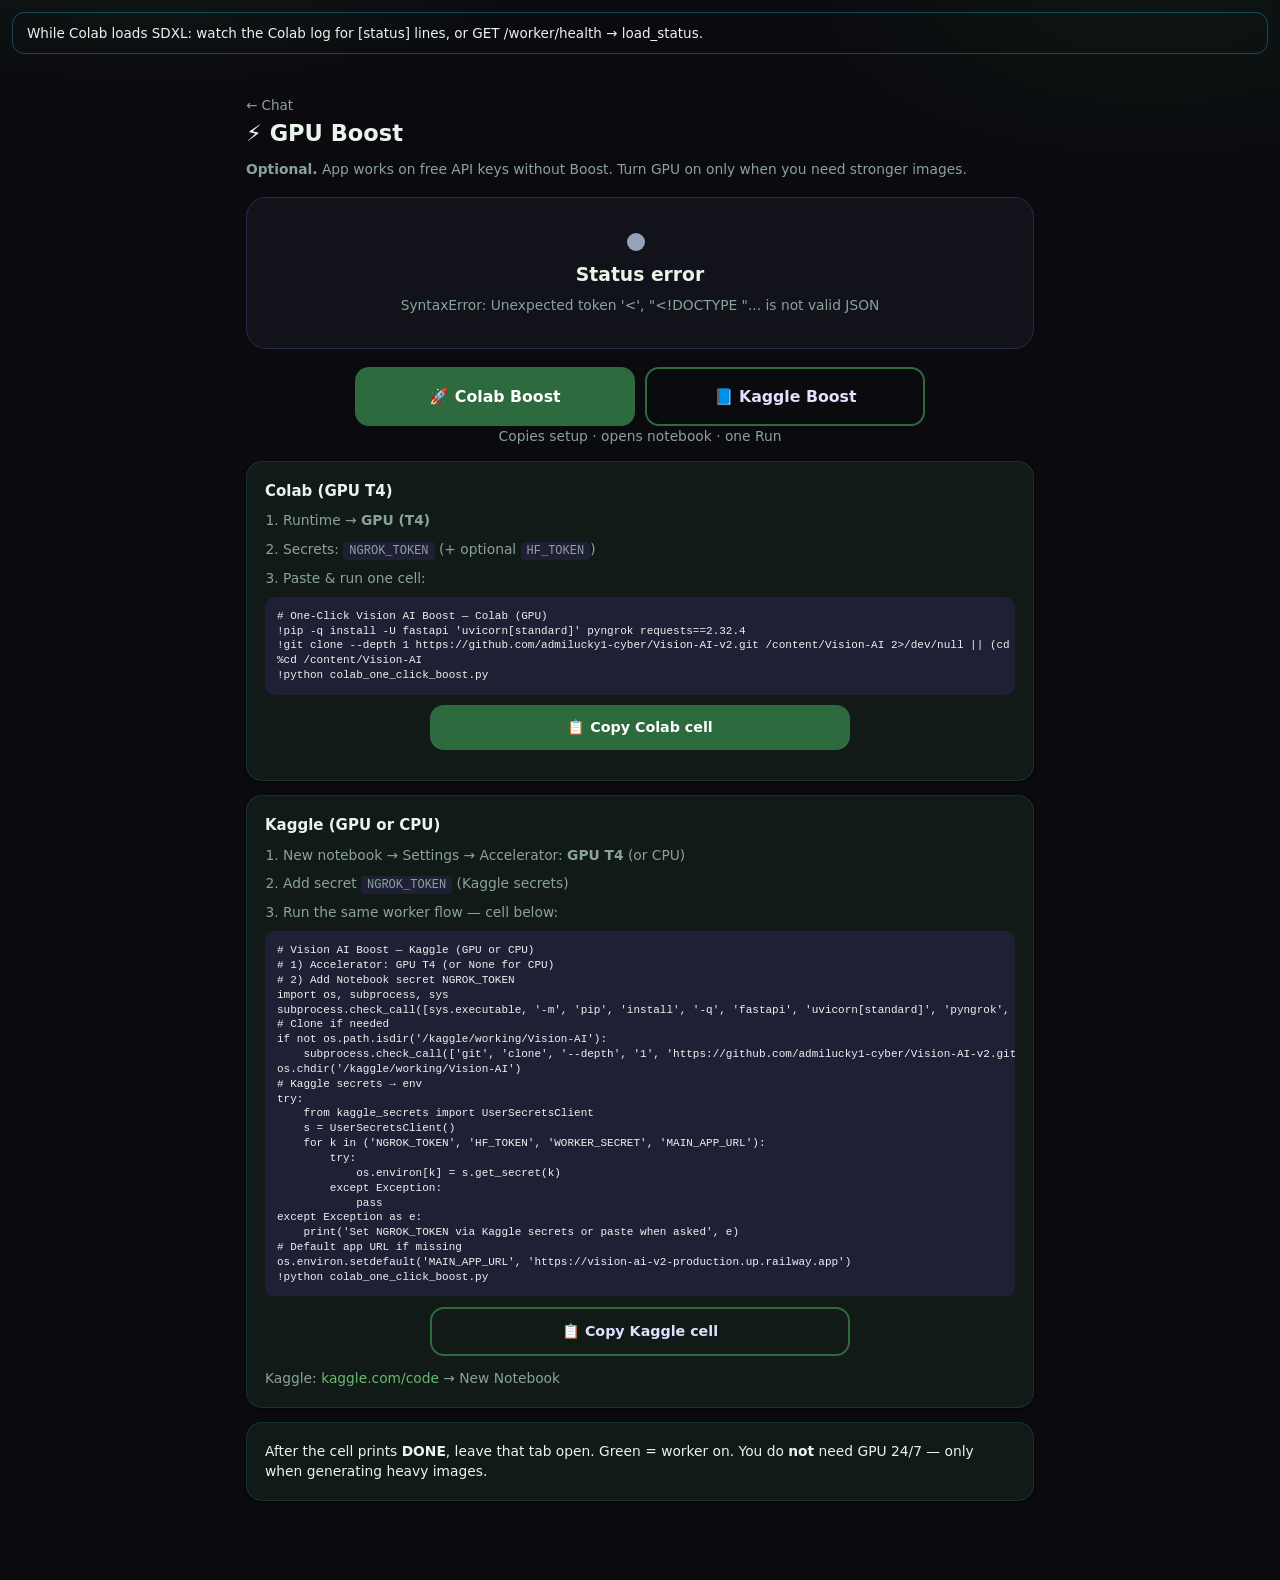
==== commit 8e0c5f0f: "Vision AI v4.5.0 — Worker job protocol, Studio params, artifacts" ====
--- a/frontend/boost.html
+++ b/frontend/boost.html
@@ -89,20 +89,20 @@
 
 
 
-  <link rel="stylesheet" href="/frontend/static/css/tokens.css?v=420">
-  <link rel="stylesheet" href="/frontend/static/css/themes.css?v=420">
-  <link rel="stylesheet" href="/frontend/static/css/base.css?v=420">
-  <link rel="stylesheet" href="/frontend/static/css/layout.css?v=420">
-  <link rel="stylesheet" href="/frontend/static/css/components.css?v=420">
-  <link rel="stylesheet" href="/frontend/static/css/chat.css?v=420">
-  <link rel="stylesheet" href="/frontend/static/css/studio.css?v=420">
-  <link rel="stylesheet" href="/frontend/static/css/theme-bridge.css?v=420">
-  <link rel="stylesheet" href="/frontend/static/css/style.css?v=420">
-  <link rel="stylesheet" href="/frontend/static/css/chat-ui.css?v=420">
-  <link rel="stylesheet" href="/frontend/static/css/pages.css?v=420">
-  <link rel="stylesheet" href="/frontend/static/css/responsive.css?v=420">
-  <link rel="stylesheet" href="/frontend/static/css/accessibility.css?v=420">
-  <link rel="stylesheet" href="/frontend/static/css/hljs-atom-one-dark.css?v=420">
+  <link rel="stylesheet" href="/frontend/static/css/tokens.css?v=440">
+  <link rel="stylesheet" href="/frontend/static/css/themes.css?v=440">
+  <link rel="stylesheet" href="/frontend/static/css/base.css?v=440">
+  <link rel="stylesheet" href="/frontend/static/css/layout.css?v=440">
+  <link rel="stylesheet" href="/frontend/static/css/components.css?v=440">
+  <link rel="stylesheet" href="/frontend/static/css/chat.css?v=440">
+  <link rel="stylesheet" href="/frontend/static/css/studio.css?v=440">
+  <link rel="stylesheet" href="/frontend/static/css/theme-bridge.css?v=440">
+  <link rel="stylesheet" href="/frontend/static/css/style.css?v=440">
+  <link rel="stylesheet" href="/frontend/static/css/chat-ui.css?v=440">
+  <link rel="stylesheet" href="/frontend/static/css/pages.css?v=440">
+  <link rel="stylesheet" href="/frontend/static/css/responsive.css?v=440">
+  <link rel="stylesheet" href="/frontend/static/css/accessibility.css?v=440">
+  <link rel="stylesheet" href="/frontend/static/css/hljs-atom-one-dark.css?v=440">
 </head>
 <body class="boost-page">
   <div class="boost-wrap">
--- a/frontend/static/css/themes.css
+++ b/frontend/static/css/themes.css
@@ -1,4 +1,4 @@
-/* Theme engine: dark (default) / light — set via data-theme on <html> */
+/* Theme modes + presets + picker (authoritative) */
 :root, html[data-theme="dark"] {
   color-scheme: dark;
   --bg-page: #0a1210;
@@ -50,3 +50,149 @@
   --bubble-ai: #ffffff;
   --shadow-md: 0 8px 28px rgba(15, 41, 36, 0.08);
 }
+
+/* Preset accent overrides */
+html[data-theme-preset="nord"] { --accent: #88c0d0; --accent-hover: #8fbcbb; --accent-soft: rgba(136,192,208,.16); }
+html[data-theme-preset="ocean"] { --accent: #38bdf8; --accent-hover: #7dd3fc; --accent-soft: rgba(56,189,248,.14); }
+html[data-theme-preset="forest"] { --accent: #22c55e; --accent-hover: #4ade80; --accent-soft: rgba(34,197,94,.14); }
+html[data-theme-preset="violet"] { --accent: #a78bfa; --accent-hover: #c4b5fd; --accent-soft: rgba(167,139,250,.16); }
+html[data-theme-preset="rose"] { --accent: #fb7185; --accent-hover: #fda4af; --accent-soft: rgba(251,113,133,.14); }
+html[data-theme-preset="midnight"] { --accent: #6366f1; --accent-hover: #818cf8; --accent-soft: rgba(99,102,241,.16); }
+html[data-theme-preset="sunset"] { --accent: #f97316; --accent-hover: #fb923c; --accent-soft: rgba(249,115,22,.14); }
+html[data-theme-preset="emerald"] { --accent: #10b981; --accent-hover: #34d399; --accent-soft: rgba(16,185,129,.14); }
+html[data-theme-preset="frost"] { --accent: #67e8f9; --accent-hover: #a5f3fc; --accent-soft: rgba(103,232,249,.14); }
+html[data-theme-preset="ember"] { --accent: #ef4444; --accent-hover: #f87171; --accent-soft: rgba(239,68,68,.14); }
+html[data-theme-preset="sand"], html[data-theme-preset="soft-sepia"] {
+  --accent: #b45309; --accent-hover: #d97706; --accent-soft: rgba(180,83,9,.12);
+}
+html[data-theme-preset="high-contrast"][data-theme="dark"] {
+  --bg-page: #000; --bg-surface: #0a0a0a; --text-primary: #fff; --text-secondary: #eee;
+  --border: #fff; --border-strong: #fff; --accent: #ffe600; --accent-hover: #fff;
+}
+html[data-theme-preset="high-contrast"][data-theme="light"] {
+  --bg-page: #fff; --bg-surface: #fff; --text-primary: #000; --text-secondary: #111;
+  --border: #000; --border-strong: #000; --accent: #0000ee; --accent-hover: #000;
+}
+
+/* Theme picker — compact anchored popover (NOT an inline text block) */
+.theme-picker {
+  position: relative;
+  display: inline-flex;
+  align-items: center;
+  flex: 0 0 auto;
+}
+.theme-picker-btn {
+  width: 40px; height: 40px;
+  display: inline-flex; align-items: center; justify-content: center;
+  border-radius: var(--radius-md, 12px);
+  color: var(--text-secondary);
+  background: transparent;
+  border: none;
+  cursor: pointer;
+}
+.theme-picker-btn:hover, .theme-picker.open .theme-picker-btn {
+  background: var(--bg-surface-hover);
+  color: var(--text-primary);
+}
+.theme-picker-panel {
+  display: none;
+  position: absolute;
+  top: calc(100% + 8px);
+  right: 0;
+  width: min(92vw, 340px);
+  max-height: min(70vh, 420px);
+  overflow-x: hidden;
+  overflow-y: auto;
+  padding: 12px;
+  background: var(--bg-surface-raised);
+  border: 1px solid var(--border-strong);
+  border-radius: var(--radius-lg, 16px);
+  box-shadow: var(--shadow-md);
+  z-index: var(--z-dropdown, 60);
+  color: var(--text-primary);
+}
+.theme-picker.open .theme-picker-panel {
+  display: flex;
+  flex-direction: column;
+  gap: 4px;
+}
+.theme-picker-panel .theme-section-label {
+  font-size: 11px;
+  text-transform: uppercase;
+  letter-spacing: 0.04em;
+  color: var(--text-muted);
+  padding: 8px 8px 4px;
+  font-weight: 600;
+}
+.theme-swatch {
+  display: flex;
+  align-items: center;
+  gap: 10px;
+  width: 100%;
+  text-align: left;
+  padding: 10px 12px;
+  border: none;
+  border-radius: 10px;
+  background: transparent;
+  color: var(--text-primary);
+  cursor: pointer;
+  font-size: 13px;
+  white-space: nowrap;
+  overflow: hidden;
+  text-overflow: ellipsis;
+}
+.theme-swatch:hover, .theme-swatch:focus-visible {
+  background: var(--bg-surface-hover);
+}
+.theme-swatch .dot {
+  width: 14px; height: 14px; border-radius: 50%;
+  flex: 0 0 14px;
+  background: var(--accent);
+  border: 2px solid var(--border-strong);
+}
+.theme-swatch[data-preset="nord"] .dot { background: #88c0d0; }
+.theme-swatch[data-preset="ocean"] .dot { background: #38bdf8; }
+.theme-swatch[data-preset="forest"] .dot { background: #22c55e; }
+.theme-swatch[data-preset="violet"] .dot { background: #a78bfa; }
+.theme-swatch[data-preset="rose"] .dot { background: #fb7185; }
+.theme-swatch[data-preset="midnight"] .dot { background: #6366f1; }
+.theme-swatch[data-preset="sunset"] .dot { background: #f97316; }
+.theme-swatch[data-preset="sand"] .dot,
+.theme-swatch[data-preset="soft-sepia"] .dot { background: #b45309; }
+.theme-swatch[data-preset="emerald"] .dot { background: #10b981; }
+.theme-swatch[data-preset="frost"] .dot { background: #67e8f9; }
+.theme-swatch[data-preset="ember"] .dot { background: #ef4444; }
+.theme-swatch[data-preset="high-contrast"] .dot { background: #ffe600; border-color: #000; }
+.theme-swatch.is-selected {
+  background: var(--accent-soft);
+  outline: 1px solid var(--border-strong);
+}
+.theme-swatch.is-selected::after {
+  content: "✓";
+  margin-left: auto;
+  color: var(--accent);
+  font-weight: 700;
+}
+.theme-mode-row {
+  display: grid;
+  grid-template-columns: 1fr 1fr 1fr;
+  gap: 6px;
+  padding: 4px 4px 8px;
+  border-bottom: 1px solid var(--border);
+  margin-bottom: 6px;
+}
+.theme-mode-row button {
+  padding: 8px 6px;
+  border-radius: 10px;
+  border: 1px solid var(--border);
+  background: var(--bg-surface);
+  color: var(--text-secondary);
+  font-size: 12px;
+  font-weight: 600;
+  cursor: pointer;
+}
+.theme-mode-row button.is-active {
+  background: var(--accent);
+  color: var(--text-inverse);
+  border-color: transparent;
+}
--- a/frontend/static/css/layout.css
+++ b/frontend/static/css/layout.css
@@ -57,3 +57,53 @@
   margin: 0 auto;
   padding: var(--space-6) var(--space-4);
 }
+
+/* Header control priorities */
+.header-controls { display: flex; align-items: center; gap: 6px; margin-left: auto; }
+@media (max-width: 1023px) {
+  .header-hide-tablet { display: none !important; }
+}
+@media (max-width: 767px) {
+  .header-hide-mobile { display: none !important; }
+  #chatTitle { font-size: 14px; max-width: 42vw; overflow: hidden; text-overflow: ellipsis; white-space: nowrap; }
+  .header-brand .brand-wordmark, .header-brand span:not(.logo-mark) { display: none; }
+}
+.header-brand img, .sidebar-logo img {
+  width: 34px; height: 34px; object-fit: contain;
+}
+@media (min-width: 1024px) {
+  .header-brand img, .sidebar-logo img { width: 40px; height: 40px; }
+}
+/* Profile / more menu popover */
+.profile-dropdown, .header-more-menu, #headerMoreMenu {
+  position: absolute;
+  right: 0;
+  top: calc(100% + 6px);
+  min-width: 200px;
+  max-width: min(92vw, 280px);
+  max-height: min(70vh, 420px);
+  overflow-y: auto;
+  background: var(--bg-surface-raised);
+  border: 1px solid var(--border-strong);
+  border-radius: 12px;
+  box-shadow: var(--shadow-md);
+  z-index: var(--z-dropdown);
+}
+
+#sidebar, .sidebar {
+  display: flex;
+  flex-direction: column;
+  height: 100%;
+  max-height: 100dvh;
+}
+.history-list, #historyList {
+  flex: 1 1 auto;
+  overflow-y: auto;
+  min-height: 0;
+}
+.sidebar-footer, #sidebarFooter {
+  flex: 0 0 auto;
+  border-top: 1px solid var(--border);
+  padding: 8px;
+  background: var(--bg-surface);
+}
--- a/frontend/static/css/components.css
+++ b/frontend/static/css/components.css
@@ -65,3 +65,109 @@
 }
 .auth-msg.err, .toast.error { border-color: var(--danger); color: var(--danger); }
 .auth-msg.ok, .toast.success { border-color: var(--success); color: var(--success); }
+
+.more-link, .header-more-panel a, .header-more-panel button {
+  display: flex; align-items: center; gap: 10px;
+  padding: 10px 14px;
+  color: var(--text-primary);
+  text-decoration: none;
+  width: 100%;
+  border: none;
+  background: transparent;
+  font-size: 14px;
+  cursor: pointer;
+  border-radius: 8px;
+}
+.more-link:hover, .header-more-panel a:hover, .header-more-panel button:hover {
+  background: var(--bg-surface-hover);
+}
+.header-more { position: relative; }
+.header-more-panel[hidden] { display: none !important; }
+.header-more-panel:not([hidden]) {
+  display: block;
+  position: absolute;
+  right: 0;
+  top: calc(100% + 6px);
+  min-width: 200px;
+  background: var(--bg-surface-raised);
+  border: 1px solid var(--border-strong);
+  border-radius: 12px;
+  box-shadow: var(--shadow-md);
+  z-index: var(--z-dropdown);
+  padding: 6px;
+}
+
+.sidebar-link {
+  display: flex;
+  align-items: center;
+  gap: 10px;
+  padding: 10px 12px;
+  border-radius: var(--radius-md, 12px);
+  color: var(--text-secondary);
+  text-decoration: none;
+  font-size: 14px;
+  font-weight: 500;
+}
+.sidebar-link:hover {
+  background: var(--bg-surface-hover);
+  color: var(--text-primary);
+}
+.sidebar-link svg { flex: 0 0 auto; opacity: 0.9; }
+.header-brand-logo {
+  width: 36px; height: 36px; object-fit: contain; border-radius: 10px;
+}
+@media (max-width: 767px) {
+  .header-brand-logo { width: 32px; height: 32px; }
+  .header-brand-text { display: none; }
+}
+
+/* Prompt Studio drawer */
+.ps-drawer {
+  position: fixed; inset: 0; z-index: var(--z-modal, 80);
+  pointer-events: none; opacity: 0; transition: opacity var(--duration, 180ms);
+}
+.ps-drawer.open { pointer-events: auto; opacity: 1; }
+.ps-backdrop {
+  position: absolute; inset: 0; background: rgba(0,0,0,.45);
+}
+.ps-panel {
+  position: absolute; top: 0; right: 0; height: 100%; width: min(420px, 94vw);
+  background: var(--bg-surface); color: var(--text-primary);
+  border-left: 1px solid var(--border); box-shadow: var(--shadow-lg);
+  display: flex; flex-direction: column; transform: translateX(100%);
+  transition: transform var(--duration, 180ms) var(--ease, ease);
+}
+.ps-drawer.open .ps-panel { transform: translateX(0); }
+.ps-header {
+  display: flex; align-items: flex-start; justify-content: space-between;
+  gap: 12px; padding: 16px; border-bottom: 1px solid var(--border);
+}
+.ps-header h2 { margin: 0; font-size: 18px; color: var(--text-primary); }
+.ps-sub { margin: 4px 0 0; font-size: 12px; color: var(--text-muted); }
+.ps-close {
+  width: 40px; height: 40px; border-radius: 10px; border: 1px solid var(--border);
+  background: var(--bg-surface-raised); color: var(--text-secondary); cursor: pointer; font-size: 20px;
+}
+.ps-search-wrap { padding: 12px 16px; }
+.ps-search {
+  width: 100%; padding: 10px 12px; border-radius: 12px;
+  border: 1px solid var(--border); background: var(--bg-input); color: var(--text-primary);
+}
+.ps-chips { display: flex; flex-wrap: wrap; gap: 6px; padding: 0 16px 8px; }
+.ps-chips button {
+  border-radius: 999px; border: 1px solid var(--border); background: var(--bg-surface-raised);
+  color: var(--text-secondary); padding: 6px 10px; font-size: 12px; cursor: pointer;
+}
+.ps-chips button.active { background: var(--accent); color: var(--text-inverse); border-color: transparent; }
+.ps-grid, .ps-featured {
+  padding: 8px 16px 20px; overflow-y: auto; flex: 1; min-height: 0;
+  display: grid; gap: 10px;
+}
+.ps-card {
+  border: 1px solid var(--border); border-radius: 14px; padding: 12px;
+  background: var(--bg-surface-raised); color: var(--text-primary);
+}
+.ps-card h3 { margin: 0 0 6px; font-size: 14px; }
+.ps-card p { margin: 0; font-size: 12px; color: var(--text-muted); }
+.ps-card .ps-actions { display: flex; gap: 8px; margin-top: 10px; }
+body.ps-drawer-open { overflow: hidden; }
--- a/frontend/static/css/chat.css
+++ b/frontend/static/css/chat.css
@@ -1,28 +1,132 @@
-/* Chat surfaces */
-.message-bubble.user, .user-message .message-bubble {
+/* Chat layout — conversation rail + natural message height */
+#chatOutput, .chat-output, .messages-container, #messages {
+  max-width: min(1200px, calc(100vw - 48px));
+  margin-left: auto;
+  margin-right: auto;
+  width: 100%;
+}
+.message-row, .message-item, .chat-message {
+  display: flex;
+  width: 100%;
+}
+.message-row.user, .message-item.user {
+  justify-content: flex-end;
+}
+.message-row.ai, .message-item.ai {
+  justify-content: flex-start;
+}
+.message-bubble {
+  height: auto !important;
+  max-height: none;
+  overflow: visible;
+  overflow-y: visible;
+  color: var(--text-primary);
+}
+.message-row.ai .message-bubble,
+.ai-message .message-bubble {
+  max-width: min(1100px, 100%);
+  width: auto;
+  background: var(--bubble-ai);
+  border: 1px solid var(--border);
+  color: var(--text-primary);
+}
+.message-row.user .message-bubble,
+.user-message .message-bubble {
+  max-width: min(820px, 92%);
   background: var(--bubble-user);
   color: var(--text-inverse);
 }
-.message-bubble.ai, .ai-message .message-bubble, .assistant-message .message-bubble {
-  background: var(--bubble-ai);
-  color: var(--text-primary);
-  border: 1px solid var(--border);
+/* Only code blocks scroll horizontally */
+.message-bubble pre {
+  max-width: 100%;
+  overflow-x: auto;
+  overflow-y: visible;
 }
-.input-container, .composer, .chat-input-bar {
+.message-bubble img, .message-bubble video {
+  max-width: 100%;
+  height: auto;
+  display: block;
+}
+.input-container, .composer, .chat-input-bar, #inputArea {
+  max-width: min(1200px, calc(100vw - 24px));
+  margin-left: auto;
+  margin-right: auto;
+  width: 100%;
+  padding-bottom: max(8px, env(safe-area-inset-bottom, 0px));
   background: var(--bg-surface);
   border-color: var(--border);
-}
-.chat-item-wrapper:hover, .sidebar-link:hover {
-  background: var(--bg-surface-hover);
-}
-.sidebar-footer, #sidebarFooter {
-  border-top: 1px solid var(--border);
-  background: var(--bg-surface);
-}
-.user-profile-container {
-  background: var(--accent-soft);
-  border-radius: var(--radius-md);
 }
 .unique-banner, .welcome-banner, .announcement-banner, #promoBanner {
   display: none;
 }
+@media (max-width: 768px) {
+  #chatOutput, .chat-output, .messages-container {
+    max-width: 100%;
+    padding: 0 8px;
+  }
+  .message-row.ai .message-bubble,
+  .message-row.user .message-bubble {
+    max-width: 100%;
+  }
+}
+/* Kill forced inner scroll on AI body if legacy set max-height */
+.message-bubble .message-content,
+.message-bubble .markdown-body,
+.message-bubble .ai-content {
+  max-height: none;
+  overflow: visible;
+  height: auto;
+}
+
+/* Message action toolbar */
+.message-actions, .msg-actions, .ai-actions, .chat-msg-tools {
+  display: flex;
+  flex-wrap: wrap;
+  gap: 6px;
+  margin-top: 8px;
+  opacity: 0.85;
+}
+.message-actions button, .msg-actions button, .ai-actions button, .msg-action-btn {
+  min-height: 36px;
+  min-width: 36px;
+  padding: 6px 10px;
+  border-radius: 10px;
+  border: 1px solid var(--border);
+  background: var(--bg-surface-raised);
+  color: var(--text-secondary);
+  font-size: 12px;
+  cursor: pointer;
+}
+.message-actions button:hover, .msg-action-btn:hover {
+  background: var(--bg-surface-hover);
+  color: var(--text-primary);
+}
+.model-used, .model-badge {
+  display: inline-flex;
+  align-items: center;
+  gap: 4px;
+  font-size: 11px;
+  font-weight: 600;
+  color: var(--text-muted);
+  background: var(--accent-soft);
+  border: 1px solid var(--border);
+  padding: 2px 8px;
+  border-radius: 20px;
+  margin-bottom: 6px;
+}
+
+.msg-long-body.msg-collapsed {
+  max-height: 28rem;
+  overflow: hidden;
+  mask-image: linear-gradient(to bottom, #000 70%, transparent 100%);
+  -webkit-mask-image: linear-gradient(to bottom, #000 70%, transparent 100%);
+}
+.msg-long-body.msg-expanded-height {
+  max-height: none;
+  overflow: visible;
+  mask-image: none;
+  -webkit-mask-image: none;
+}
+.msg-show-more {
+  margin-top: 8px;
+}
--- a/frontend/static/css/style.css
+++ b/frontend/static/css/style.css
@@ -443,14 +443,9 @@
 .message-row.ai { justify-content: flex-start; }
 
 .message-bubble {
-    max-width: 80%; 
-    padding: 12px 18px; 
-    border-radius: 16px; 
-    font-size: 15px; 
-    line-height: 1.6;
-    word-wrap: break-word; 
-    box-shadow: var(--shadow-sm); 
-    transition: all 0.3s ease;
+    max-width: min(1100px, 100%);
+    height: auto;
+    overflow: visible;
 }
 .message-row.user .message-bubble {
     background: var(--user-bubble-bg); 
@@ -498,7 +493,7 @@
     max-width: 100%;
     border-radius: 12px;
     margin: 8px 0;
-    max-height: 640px;
+    
     object-fit: contain;
     border: 1px solid rgba(255,255,255,0.1);
 }
@@ -701,7 +696,7 @@
 }
 
 .message-row.ai .message-bubble {
-    max-width: min(820px, 92%);
+    max-width: min(1100px, 100%);
 }
 
 /* Edit indicator */
@@ -1689,7 +1684,12 @@
     width: 98%;
 }
 .msg-long-body {
-    max-height: 380px;
+    max-height: none;
+    overflow: visible;
+}
+/* Optional collapse only when user toggles .msg-collapsed */
+.msg-long-body.msg-collapsed {
+    max-height: 480px;
     overflow-y: auto;
 }
 .markdown-content.msg-expanded-height {
@@ -1949,14 +1949,14 @@
 }
 .message-row.ai .message-bubble.msg-tall .markdown-content,
 .message-bubble.msg-expanded .markdown-content {
-  max-height: none !important;
+  
 }
 .message-row.ai .message-bubble .markdown-content {
-  max-height: 70vh;
-  overflow: auto;
+  max-height: none;
+  overflow: visible;
 }
 .message-row.ai .message-bubble.msg-tall .markdown-content {
-  max-height: none !important;
+  
 }
 .sidebar-overlay {
   display: none;
--- a/frontend/static/css/chat-ui.css
+++ b/frontend/static/css/chat-ui.css
@@ -1,3 +1,16 @@
+/* v4.4 token bridge */
+:root, [data-theme="dark"] {
+  --chat-bg-dark: var(--bg-page);
+  --chat-panel-dark: var(--bg-surface);
+  --chat-ai-bg: var(--bubble-ai);
+  --chat-ai-text: var(--text-primary);
+  --chat-user-bg: var(--bubble-user);
+  --chat-user-text: var(--text-inverse);
+  --chat-muted: var(--text-muted);
+  --chat-link: var(--accent);
+  --chat-code-bg: var(--bg-input);
+  --chat-code-text: var(--text-primary);
+}
 /* Vision AI v2.7.9 — chat page colors & output readability */
 :root {
   --chat-bg-dark: #070b14;
@@ -83,11 +96,11 @@
 /* Light theme chat */
 [data-theme="light"] #chatOutput,
 [data-theme="light"] .chat-container {
-  color: #0f172a !important;
+  color: var(--text-primary) !important;
 }
 [data-theme="light"] .message-row.ai .message-bubble {
-  background: #ffffff !important;
-  color: #0f172a !important;
+  background: var(--bg-surface) !important;
+  color: var(--text-primary) !important;
   border: 1px solid rgba(15, 23, 42, 0.1) !important;
   box-shadow: 0 4px 16px rgba(15, 23, 42, 0.06) !important;
 }
@@ -95,7 +108,7 @@
 [data-theme="light"] .message-row.ai .message-bubble code,
 [data-theme="light"] .message-row.ai .message-bubble pre {
   background: #f1f5f9 !important;
-  color: #0f172a !important;
+  color: var(--text-primary) !important;
 }
 [data-theme="light"] .message-row.user .message-bubble {
   background: linear-gradient(135deg, #0891b2, #4f46e5) !important;
@@ -108,7 +121,7 @@
   caret-color: #22d3ee;
 }
 [data-theme="light"] #message {
-  color: #0f172a !important;
+  color: var(--text-primary) !important;
 }
 #message::placeholder {
   color: #94a3b8 !important;
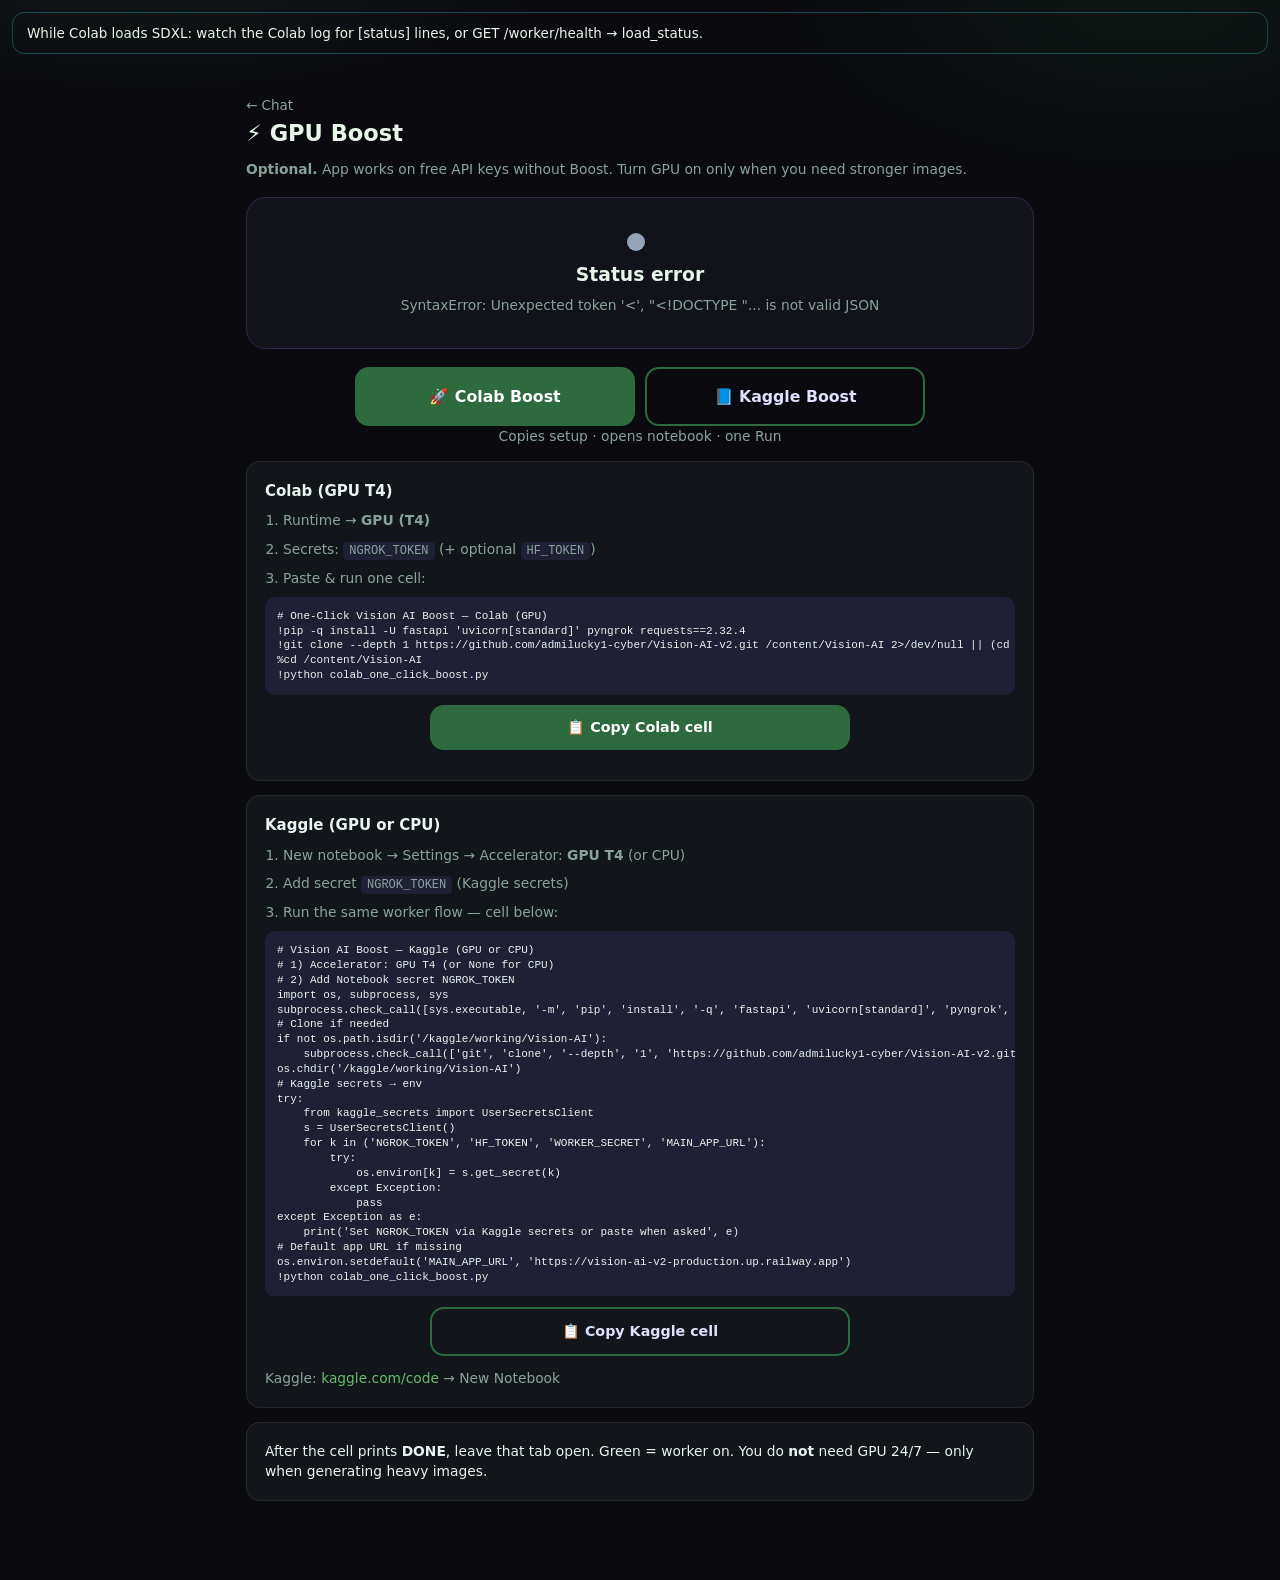
==== commit 43b5d6f8: "Vision AI v4.9.3 — Cross-platform responsive hardening (iOS, Android, tablet, phone)" ====
--- a/frontend/boost.html
+++ b/frontend/boost.html
@@ -34,7 +34,7 @@
   </style>
 
   <meta charset="UTF-8">
-<meta name="viewport" content="width=device-width, initial-scale=1.0">
+<meta name="viewport" content="width=device-width, initial-scale=1, viewport-fit=cover, maximum-scale=5">
   <title>GPU Boost — Vision AI</title>
 
 <style>
@@ -97,9 +97,10 @@
   <link rel="stylesheet" href="/frontend/static/css/chat.css?v=440">
   <link rel="stylesheet" href="/frontend/static/css/studio.css?v=440">
   <link rel="stylesheet" href="/frontend/static/css/theme-bridge.css?v=440">
-  <link rel="stylesheet" href="/frontend/static/css/style.css?v=440">
+  <link rel="stylesheet" href="/frontend/static/css/style.css?v=470">
   <link rel="stylesheet" href="/frontend/static/css/chat-ui.css?v=440">
-  <link rel="stylesheet" href="/frontend/static/css/pages.css?v=440">
+  <link rel="stylesheet" href="/frontend/static/css/pages.css?v=470"
+    <link rel="stylesheet" href="/frontend/static/css/glass-ui.css?v=471">
   <link rel="stylesheet" href="/frontend/static/css/responsive.css?v=440">
   <link rel="stylesheet" href="/frontend/static/css/accessibility.css?v=440">
   <link rel="stylesheet" href="/frontend/static/css/hljs-atom-one-dark.css?v=440">
--- a/frontend/static/css/tokens.css
+++ b/frontend/static/css/tokens.css
@@ -1,28 +1,157 @@
-/* VISION-AI v4.2 — Design tokens (canonical) */
+/* VISION AI v4.8.2 — Canonical design tokens (+ legacy aliases) */
 :root {
   /* spacing */
-  --space-1: 4px; --space-2: 8px; --space-3: 12px; --space-4: 16px;
-  --space-5: 20px; --space-6: 24px; --space-8: 32px; --space-10: 40px;
+  --space-1: 4px;
+  --space-2: 8px;
+  --space-3: 12px;
+  --space-4: 16px;
+  --space-5: 20px;
+  --space-6: 24px;
+  --space-8: 32px;
+  --space-10: 40px;
+  --space-12: 48px;
+
   /* radii */
-  --radius-sm: 8px; --radius-md: 12px; --radius-lg: 16px; --radius-xl: 20px; --radius-pill: 999px;
+  --radius-sm: 6px;
+  --radius-md: 10px;
+  --radius-lg: 14px;
+  --radius-xl: 18px;
+  --radius-pill: 999px;
+
   /* type */
-  --font-family: Inter, "Segoe UI", system-ui, -apple-system, sans-serif;
-  --font-size-xs: 12px; --font-size-sm: 13px; --font-size-md: 15px;
-  --font-size-lg: 18px; --font-size-xl: 22px; --font-size-2xl: 28px;
+  --font-family: Inter, "Segoe UI", system-ui, -apple-system, BlinkMacSystemFont, sans-serif;
+  --font-mono: ui-monospace, "Cascadia Code", "SF Mono", Menlo, Consolas, monospace;
+  --font-size-xs: 12px;
+  --font-size-sm: 13px;
+  --font-size-md: 15px;
+  --font-size-lg: 17px;
+  --font-size-xl: 20px;
+  --font-size-2xl: 24px;
+  --font-size-3xl: 32px;
   --line-height: 1.5;
+  --line-height-tight: 1.25;
+  --font-weight-normal: 400;
+  --font-weight-medium: 500;
+  --font-weight-semibold: 600;
+  --font-weight-bold: 700;
+
   /* motion */
-  --duration-fast: 120ms; --duration: 180ms; --ease: cubic-bezier(0.22, 1, 0.36, 1);
-  /* z-index layers */
-  --z-base: 1; --z-sidebar: 40; --z-header: 50; --z-dropdown: 60;
-  --z-overlay: 70; --z-modal: 80; --z-toast: 90; --z-fullscreen: 100;
-  /* focus */
-  --focus-ring: 0 0 0 3px color-mix(in srgb, var(--accent) 40%, transparent);
-  /* shadows */
-  --shadow-sm: 0 1px 2px rgba(0,0,0,.2);
-  --shadow-md: 0 8px 28px rgba(0,0,0,.28);
-  --shadow-lg: 0 16px 48px rgba(0,0,0,.36);
-  /* structural */
-  --sidebar-width: 280px;
-  --sidebar-rail: 72px;
-  --header-height: 56px;
+  --duration-fast: 120ms;
+  --duration: 180ms;
+  --duration-slow: 220ms;
+  --ease: cubic-bezier(0.22, 1, 0.36, 1);
+
+  /* z */
+  --z-base: 1;
+  --z-sidebar: 40;
+  --z-header: 50;
+  --z-dropdown: 60;
+  --z-overlay: 70;
+  --z-modal: 80;
+  --z-toast: 90;
+  --z-fullscreen: 100;
+
+  --focus-ring: 0 0 0 3px color-mix(in srgb, var(--color-accent) 35%, transparent);
+
+  --shadow-sm: 0 1px 2px rgba(0, 0, 0, 0.12);
+  --shadow-md: 0 4px 16px rgba(0, 0, 0, 0.14);
+  --shadow-lg: 0 12px 40px rgba(0, 0, 0, 0.18);
+
+  --sidebar-width: 272px;
+  --sidebar-rail: 68px;
+  --header-height: 52px;
+  --composer-max: 820px;
+
+  /* Semantic surfaces — dark workspace default */
+  --color-bg: #0b0d10;
+  --color-surface: #12151a;
+  --color-surface-elevated: #181c24;
+  --color-text: #eef1f6;
+  --color-text-muted: #9aa3b2;
+  --color-border: rgba(255, 255, 255, 0.08);
+  --color-accent: #6ea8fe;
+  --color-danger: #f07178;
+  --color-success: #7fd99a;
+
+  --glass-bg: color-mix(in srgb, var(--color-surface) 78%, transparent);
+  --glass-border: rgba(255, 255, 255, 0.08);
+  --glass-blur: 12px;
+
+  /* ===== Legacy aliases (style.css / pages.css compatibility) ===== */
+  --bg-main: var(--color-bg);
+  --bg-deep: var(--color-bg);
+  --bg-secondary: var(--color-surface);
+  --bg-tertiary: var(--color-surface-elevated);
+  --bg-hover: color-mix(in srgb, var(--color-text) 6%, var(--color-surface));
+  --text-main: var(--color-text);
+  --text-muted: var(--color-text-muted);
+  --text-inverse: #0a0c10;
+  --border-color: var(--color-border);
+  --border-subtle: color-mix(in srgb, var(--color-text) 6%, transparent);
+  --input-bg: var(--color-surface);
+  --input-border: var(--color-border);
+  --primary-cyan: var(--color-accent);
+  --primary-purple: var(--color-accent);
+  --primary-gold: #e3b341;
+  --user-bubble-bg: color-mix(in srgb, var(--color-accent) 22%, var(--color-surface));
+  --user-bubble-text: var(--color-text);
+  --ai-bubble-bg: transparent;
+  --ai-bubble-text: var(--color-text);
+  --error-bg: color-mix(in srgb, var(--color-danger) 12%, transparent);
+  --error-text: var(--color-danger);
+  --success-bg: color-mix(in srgb, var(--color-success) 12%, transparent);
+  --success-text: var(--color-success);
+  --topbar-bg: color-mix(in srgb, var(--color-bg) 92%, transparent);
+  --plan-bg: color-mix(in srgb, var(--color-accent) 10%, transparent);
+  --plan-border: color-mix(in srgb, var(--color-accent) 28%, transparent);
+  --tabs-bg: color-mix(in srgb, var(--color-text) 5%, transparent);
+  --btn-disabled: color-mix(in srgb, var(--color-text) 18%, var(--color-surface));
+
+  /* ===== workspace-ui.css aliases (v4.9.1 — do not delete until components migrate) ===== */
+  --color-bg-secondary: var(--color-surface);
+  --color-bg-tertiary: var(--color-surface-elevated);
+  --color-text-secondary: var(--color-text-muted);
+  --color-text-tertiary: color-mix(in srgb, var(--color-text-muted) 75%, var(--color-bg));
+  --color-accent-light: color-mix(in srgb, var(--color-accent) 18%, transparent);
+  --color-accent-text: var(--color-accent);
+  --color-surface-hover: color-mix(in srgb, var(--color-text) 6%, var(--color-surface));
+  --accent: var(--color-accent);
+  --accent-hover: color-mix(in srgb, var(--color-accent) 85%, #000);
+
+
+  /* v4.9.2 workspace + refine aliases */
+
 }
+
+[data-theme="light"] {
+  --color-bg: #f4f6f8;
+  --color-surface: #ffffff;
+  --color-surface-elevated: #ffffff;
+  --color-text: #15202b;
+  --color-text-muted: #5c6b7a;
+  --color-border: rgba(15, 23, 32, 0.1);
+  --color-accent: #3b6fd9;
+  --shadow-sm: 0 1px 2px rgba(15, 23, 32, 0.06);
+  --shadow-md: 0 4px 16px rgba(15, 23, 32, 0.08);
+  --shadow-lg: 0 12px 40px rgba(15, 23, 32, 0.1);
+  --text-inverse: #ffffff;
+  --user-bubble-bg: color-mix(in srgb, var(--color-accent) 12%, #fff);
+}
+
+[data-theme="dark"] {
+  --color-bg: #0b0d10;
+  --color-surface: #12151a;
+  --color-surface-elevated: #181c24;
+  --color-text: #eef1f6;
+  --color-text-muted: #9aa3b2;
+  --color-border: rgba(255, 255, 255, 0.08);
+  --color-accent: #6ea8fe;
+}
+
+@media (prefers-reduced-motion: reduce) {
+  :root {
+    --duration-fast: 1ms;
+    --duration: 1ms;
+    --duration-slow: 1ms;
+  }
+}
--- a/frontend/static/css/layout.css
+++ b/frontend/static/css/layout.css
@@ -39,7 +39,7 @@
 body.sidebar-open .sidebar-overlay {
   display: block;
 }
-@media (max-width: 768px) {
+@media (max-width: 900px) {
   #sidebar, .sidebar {
     position: fixed; inset: 0 auto 0 0;
     transform: translateX(-105%);
@@ -107,3 +107,44 @@
   padding: 8px;
   background: var(--bg-surface);
 }
+
+
+/* ===== v4.8.3 layout chrome ===== */
+.sidebar, #sidebar {
+  background: var(--color-surface);
+  border-right: 1px solid var(--color-border);
+  box-shadow: none;
+  backdrop-filter: none;
+}
+.main-header {
+  background: color-mix(in srgb, var(--color-bg) 92%, transparent);
+  border-bottom: 1px solid var(--color-border);
+  box-shadow: none;
+  min-height: var(--header-height);
+  backdrop-filter: none;
+}
+.sidebar-link, .nav-item, .history-item {
+  border-radius: var(--radius-md);
+  border: none;
+  box-shadow: none;
+  background: transparent;
+}
+.sidebar-link:hover, .nav-item:hover, .history-item:hover {
+  background: color-mix(in srgb, var(--color-text) 6%, transparent);
+}
+.sidebar-footer, #sidebarFooter {
+  border-top: 1px solid var(--color-border);
+  background: var(--color-surface);
+  backdrop-filter: none;
+}
+.sidebar-secondary-action,
+button.sidebar-secondary,
+.sidebar-link.sidebar-secondary {
+  opacity: 0.65;
+  font-size: var(--font-size-xs);
+  font-weight: var(--font-weight-normal);
+}
+#sidebar-overlay {
+  background: rgba(0, 0, 0, 0.45);
+  backdrop-filter: blur(2px);
+}
--- a/frontend/static/css/components.css
+++ b/frontend/static/css/components.css
@@ -171,3 +171,76 @@
 .ps-card p { margin: 0; font-size: 12px; color: var(--text-muted); }
 .ps-card .ps-actions { display: flex; gap: 8px; margin-top: 10px; }
 body.ps-drawer-open { overflow: hidden; }
+
+
+/* ===== v4.8.3 migrated from modern-ui (canonical components) ===== */
+.btn, button.btn-primary, .btn-primary-footer, .send-btn {
+  border-radius: var(--radius-md);
+  font-weight: var(--font-weight-medium);
+  transition: background-color var(--duration-fast) var(--ease),
+              border-color var(--duration-fast) var(--ease),
+              color var(--duration-fast) var(--ease),
+              opacity var(--duration-fast) var(--ease);
+  box-shadow: none;
+}
+.btn-primary, .send-btn, button[type="submit"].btn-primary {
+  background: var(--color-accent);
+  color: var(--text-inverse, #0a0c10);
+  border: 1px solid transparent;
+}
+.btn-primary:hover, .send-btn:hover { filter: brightness(1.06); }
+.btn-secondary, .btn-outline {
+  background: transparent;
+  border: 1px solid var(--color-border);
+  color: var(--color-text);
+}
+.btn-ghost, .icon-btn, .header-btn {
+  background: transparent;
+  border: 1px solid transparent;
+  color: var(--color-text-muted);
+}
+.btn-ghost:hover, .icon-btn:hover, .header-btn:hover {
+  background: color-mix(in srgb, var(--color-text) 6%, transparent);
+  color: var(--color-text);
+}
+.btn-danger, .btn-danger-outline, .logout-item { color: var(--color-danger); }
+
+.profile-dropdown {
+  background: var(--color-surface-elevated);
+  border: 1px solid var(--color-border);
+  border-radius: var(--radius-lg);
+  box-shadow: var(--shadow-md);
+  backdrop-filter: none;
+  min-width: 220px;
+  padding: var(--space-2);
+}
+.profile-dropdown [role="menuitem"],
+.profile-dropdown a,
+.profile-dropdown button {
+  border-radius: var(--radius-sm);
+  padding: var(--space-2) var(--space-3);
+  font-size: var(--font-size-sm);
+}
+
+.card, .settings-card, .panel-card {
+  background: var(--color-surface);
+  border: 1px solid var(--color-border);
+  border-radius: var(--radius-lg);
+  box-shadow: none;
+  backdrop-filter: none;
+}
+
+.suggestion-chip {
+  border: 1px solid var(--color-border);
+  background: var(--color-surface);
+  border-radius: var(--radius-md);
+  padding: var(--space-3) var(--space-4);
+  font-size: var(--font-size-sm);
+  color: var(--color-text);
+  cursor: pointer;
+  transition: background var(--duration-fast) var(--ease), border-color var(--duration-fast) var(--ease);
+}
+.suggestion-chip:hover {
+  background: var(--color-surface-elevated);
+  border-color: color-mix(in srgb, var(--color-accent) 40%, var(--color-border));
+}
--- a/frontend/static/css/chat.css
+++ b/frontend/static/css/chat.css
@@ -130,3 +130,98 @@
 .msg-show-more {
   margin-top: 8px;
 }
+
+
+/* ===== v4.8.3 chat workspace (from modern-ui) ===== */
+.msg-user, .message.user, .chat-msg.user {
+  background: color-mix(in srgb, var(--color-accent) 14%, var(--color-surface));
+  border: 1px solid color-mix(in srgb, var(--color-accent) 22%, transparent);
+  border-radius: var(--radius-lg);
+  box-shadow: none;
+}
+.msg-assistant, .message.assistant, .chat-msg.assistant {
+  background: transparent;
+  border: none;
+  box-shadow: none;
+}
+.msg-actions, .message-actions {
+  opacity: 0.55;
+  transition: opacity var(--duration-fast) var(--ease);
+}
+.message:hover .msg-actions,
+.chat-msg:hover .message-actions,
+.msg-assistant:hover .msg-actions { opacity: 1; }
+
+.composer, .chat-input-wrap, #composer, .input-area, .chat-composer {
+  max-width: var(--composer-max);
+  margin-left: auto;
+  margin-right: auto;
+}
+.input-area.composer {
+  padding: var(--space-3) var(--space-4) var(--space-5);
+  background: linear-gradient(to top, var(--color-bg) 70%, transparent);
+}
+.composer-shell, .input-container.composer-shell {
+  max-width: var(--composer-max);
+  margin: 0 auto;
+  display: flex;
+  align-items: flex-end;
+  gap: var(--space-2);
+  padding: var(--space-2) var(--space-3);
+  background: var(--color-surface-elevated) !important;
+  border: 1px solid var(--color-border) !important;
+  border-radius: var(--radius-lg) !important;
+  box-shadow: var(--shadow-sm) !important;
+  backdrop-filter: none !important;
+}
+.composer-shell textarea#message {
+  flex: 1;
+  resize: none;
+  max-height: 160px;
+  background: transparent !important;
+  border: none !important;
+  box-shadow: none !important;
+  font-size: var(--font-size-md);
+  color: var(--color-text);
+  min-height: 48px;
+}
+.send-btn-v3 {
+  border-radius: var(--radius-md);
+  min-width: 44px;
+  height: 40px;
+}
+
+.welcome-empty, .empty-state {
+  display: flex;
+  flex-direction: column;
+  align-items: center;
+  justify-content: center;
+  min-height: min(52vh, 420px);
+  padding: var(--space-10) var(--space-6);
+  text-align: center;
+}
+.welcome-brand {
+  font-size: var(--font-size-sm);
+  font-weight: var(--font-weight-semibold);
+  letter-spacing: 0.08em;
+  text-transform: uppercase;
+  color: var(--color-accent);
+  margin-bottom: var(--space-3);
+}
+.welcome-empty h1, .empty-state h1 {
+  font-size: clamp(1.5rem, 4vw, 2rem);
+  font-weight: var(--font-weight-semibold);
+  letter-spacing: -0.03em;
+  margin: 0 0 var(--space-3);
+  color: var(--color-text);
+}
+.suggestion-grid {
+  width: 100%;
+  max-width: 520px;
+  display: grid;
+  grid-template-columns: repeat(2, minmax(0, 1fr));
+  gap: var(--space-3);
+}
+@media (max-width: 520px) {
+  .suggestion-grid { grid-template-columns: 1fr; }
+}
--- a/frontend/static/css/style.css
+++ b/frontend/static/css/style.css
@@ -1,98 +1,86 @@
+
+/* v4.8.2 interactive transitions only */
+button, a, input, textarea, select, [role="button"], .icon-btn, .header-btn, .sidebar-link, .suggestion-chip {
+    transition:
+        background-color var(--duration-fast) var(--ease),
+        border-color var(--duration-fast) var(--ease),
+        color var(--duration-fast) var(--ease),
+        opacity var(--duration-fast) var(--ease),
+        transform var(--duration-fast) var(--ease);
+}
 /* ============================================================
-   Vision AI v2.0 - GLOBAL STYLES & CSS VARIABLES
+   Vision AI v4.8.2 - LEGACY LAYOUT (tokens.css is canonical; colors via aliases)
    ============================================================ */
 
 :root {
+    /* Colors owned by tokens.css — do not redeclare semantic palette here */
     /* --- LIGHT THEME (Default) --- */
-    --bg-main: #f3f7f0;
-    --bg-deep: #ffffff;
-    --bg-secondary: #ffffff;
-    --bg-tertiary: #e8f0e4;
+    /* --bg-main: #f3f7f0; — use tokens */
+    /* --bg-deep: #ffffff; — use tokens */
+    /* --bg-secondary: #ffffff; — use tokens */
+    /* --bg-tertiary: #e8f0e4; — use tokens */
     
-    --text-main: #1e2b1a;
-    --text-muted: #5a6b55;
-    --text-inverse: #ffffff;
+    /* --text-main: #1e2b1a; — use tokens */
+    /* --text-muted: #5a6b55; — use tokens */
+    /* --text-inverse: #ffffff; — use tokens */
     
-    --border-color: #d4e0ce;
-    --border-subtle: rgba(45, 90, 39, 0.08);
+    /* --border-color: #d4e0ce; — use tokens */
+    /* --border-subtle: rgba(45, 90, 39, 0.08); — use tokens */
     
-    --input-bg: #ffffff;
-    --input-border: #c5d6be;
+    /* --input-bg: #ffffff; — use tokens */
+    /* --input-border: #c5d6be; — use tokens */
     
-    --shadow-sm: 0 1px 3px rgba(45, 90, 39, 0.06);
-    --shadow-md: 0 4px 14px rgba(45, 90, 39, 0.10);
-    --shadow-lg: 0 12px 40px rgba(45, 90, 39, 0.14);
+    /* --shadow-sm: 0 1px 3px rgba(45, 90, 39, 0.06); — use tokens */
+    /* --shadow-md: 0 4px 14px rgba(45, 90, 39, 0.10); — use tokens */
+    /* --shadow-lg: 0 12px 40px rgba(45, 90, 39, 0.14); — use tokens */
     
     /* Nature / Regenerative brand colors */
-    --user-bubble-bg: #2d6a3e;
-    --user-bubble-text: #ffffff;
-    --ai-bubble-bg: #eef5ea;
-    --ai-bubble-text: #1e2b1a;
+    /* --user-bubble-bg: #2d6a3e; — use tokens */
+    /* --user-bubble-text: #ffffff; — use tokens */
+    /* --ai-bubble-bg: #eef5ea; — use tokens */
+    /* --ai-bubble-text: #1e2b1a; — use tokens */
     
-    --primary-cyan: #3d8b4f;
-    --primary-purple: #2d6a3e;
-    --primary-gold: #c9a227;
-    --error-bg: rgba(239, 68, 68, 0.1);
-    --error-text: #ef4444;
-    --success-bg: rgba(34, 197, 94, 0.1);
-    --success-text: #22c55e;
-
-    --sidebar-width: 260px;
-    --font-family: 'Inter', system-ui, -apple-system, sans-serif;
+    /* --primary-cyan: #3d8b4f; — use tokens */
+    /* --primary-purple: #2d6a3e; — use tokens */
+    /* --primary-gold: #c9a227; — use tokens */
+    /* --error-bg: rgba(239, 68, 68, 0.1); — use tokens */
+    /* --error-text: #ef4444; — use tokens */
+    /* --success-bg: rgba(34, 197, 94, 0.1); — use tokens */
+    /* --success-text: #22c55e; — use tokens */
+
+    /* sidebar-width from tokens */
+    /* font-family from tokens */
     
     /* Page-specific variables (used by standalone pages) */
-    --topbar-bg: rgba(255, 255, 255, 0.88);
-    --bg-hover: #e4efe0;
-    --plan-bg: rgba(45, 106, 62, 0.08);
-    --plan-border: rgba(45, 106, 62, 0.22);
+    /* --topbar-bg: rgba(255, 255, 255, 0.88); — use tokens */
+    /* --bg-hover: #e4efe0; — use tokens */
+    /* --plan-bg: rgba(45, 106, 62, 0.08); — use tokens */
+    /* --plan-border: rgba(45, 106, 62, 0.22); — use tokens */
     
     /* Login/Glass card variables */
-    --glass-bg: rgba(255, 255, 255, 0.82);
-    --glass-border: rgba(45, 90, 39, 0.10);
-    --tabs-bg: rgba(45, 90, 39, 0.06);
-    --btn-disabled: #d4e0ce;
+    /* --glass-bg: rgba(255, 255, 255, 0.82); — use tokens */
+    /* --glass-border: rgba(45, 90, 39, 0.10); — use tokens */
+    /* --tabs-bg: rgba(45, 90, 39, 0.06); — use tokens */
+    /* --btn-disabled: #d4e0ce; — use tokens */
 }
 
 /* --- DARK THEME --- */
 [data-theme="dark"] {
-    --bg-main: #0c140e;
-    --bg-deep: #121c14;
-    --bg-secondary: #18241a;
-    --bg-tertiary: #1e2e22;
+    /* Dark palette owned by tokens.css */
     
-    --text-main: #e4f0e2;
-    --text-muted: #8aa48a;
-    --text-inverse: #ffffff;
     
-    --border-color: #2a3d2e;
-    --border-subtle: rgba(180, 220, 180, 0.06);
     
-    --input-bg: #152018;
-    --input-border: #2a3d2e;
     
-    --shadow-sm: 0 1px 3px rgba(0,0,0,0.5);
-    --shadow-md: 0 4px 12px rgba(0,0,0,0.65);
-    --shadow-lg: 0 12px 40px rgba(0,0,0,0.85);
     
     /* AI Colors — nature dark */
-    --user-bubble-bg: #3d8b4f;
-    --user-bubble-text: #ffffff;
-    --ai-bubble-bg: #1a2a1c;
-    --ai-bubble-text: #e4f0e2;
-
-    --primary-cyan: #5cb86e;
-    --primary-purple: #3d8b4f;
-    --primary-gold: #d4b84a;
+
 
     /* Page-specific variables */
     --topbar-bg: rgba(12, 20, 14, 0.90);
-    --bg-hover: #1e2e22;
     --plan-bg: rgba(61, 139, 79, 0.12);
     --plan-border: rgba(61, 139, 79, 0.28);
     
     /* Login/Glass card variables */
-    --glass-bg: rgba(18, 28, 20, 0.82);
-    --glass-border: rgba(180, 220, 180, 0.08);
     --tabs-bg: rgba(0, 0, 0, 0.25);
     --btn-disabled: #2a3d2e;
 }
@@ -100,20 +88,7 @@
 /* ============================================================
    RESET & GLOBAL
    ============================================================ */
-* { 
-    box-sizing: border-box; 
-    margin: 0; 
-    padding: 0; 
-    min-width: 0;
-    min-height: 0;
-    /* Single, fast, consistent transition for theme color swaps.
-       Previously each element below defined its own background/color/
-       border transition at 0.2s-0.3s with mixed easings, so a theme
-       toggle looked like dozens of elements fading unevenly instead of
-       one clean switch. This covers every element once; the per-rule
-       duplicates further down are removed rather than left to stack. */
-    transition: background-color 0.15s ease, border-color 0.15s ease, color 0.15s ease;
-}
+/* v4.8.2: global * transition removed */
 
 body {
     font-family: var(--font-family);
@@ -156,7 +131,7 @@
 }
 
 /* Desktop collapsed rail mode */
-@media (min-width: 769px) {
+@media (min-width: 901px) {
     #sidebar.rail-mode {
         width: 0;
         min-width: 0;
@@ -1066,7 +1041,7 @@
 /* ============================================================
    MOBILE RESPONSIVENESS (✅ FIXED FOR MOBILE WHITE SPACE)
    ============================================================ */
-@media (max-width: 768px) {
+@media (max-width: 900px) {
     body {
         display: block;
         width: 100%;
@@ -1507,7 +1482,7 @@
 .prompt-studio-grid::-webkit-scrollbar-thumb:hover { background: var(--text-muted); }
 
 /* --- Responsive --- */
-@media (max-width: 768px) {
+@media (max-width: 900px) {
     .prompt-studio-container {
         max-width: 95vw;
         max-height: 90vh;
@@ -1968,7 +1943,7 @@
 .sidebar-overlay.active {
   display: block;
 }
-@media (max-width: 768px) {
+@media (max-width: 900px) {
   #sidebar.open-mobile {
     transform: translateX(0) !important;
     z-index: 100;
@@ -2327,3 +2302,69 @@
   position: fixed !important;
   width: 100% !important;
 }
+
+/* === v4.6.3 loader: fixed text + sine-wave dots only === */
+.message-bubble.loading-bubble {
+  min-width: 0 !important;
+  width: auto !important;
+  max-width: 240px !important;
+  padding: 10px 14px !important;
+  overflow: visible !important;
+}
+.typing-indicator {
+  display: inline-flex !important;
+  align-items: center !important;
+  gap: 10px !important;
+  padding: 4px 2px !important;
+  min-width: 0 !important;
+  width: auto !important;
+  max-width: 220px !important;
+  background: transparent !important;
+  border: none !important;
+  box-shadow: none !important;
+  animation: none !important;
+}
+.typing-indicator .loader-ring,
+.typing-indicator .progress-track,
+.typing-indicator #loadingProgress,
+.typing-indicator #loadingSub,
+.typing-indicator #loadingEta,
+.typing-indicator .loader-text-wrap {
+  display: none !important;
+}
+.typing-indicator .loader-label,
+.typing-indicator #loadingStatus {
+  display: inline-block !important;
+  color: var(--text-muted, #94a3b8) !important;
+  font-size: 13px !important;
+  font-weight: 500 !important;
+  white-space: nowrap !important;
+  overflow: visible !important;
+  text-overflow: clip !important;
+  letter-spacing: 0.02em !important;
+  max-width: none !important;
+  animation: none !important;
+  transform: none !important;
+}
+.typing-indicator .loader-dots {
+  display: inline-flex !important;
+  align-items: center !important;
+  gap: 5px !important;
+  height: 14px !important;
+}
+.typing-indicator .loader-dots span {
+  width: 6px !important;
+  height: 6px !important;
+  border-radius: 50% !important;
+  background: var(--primary-cyan, #2dd4bf) !important;
+  display: inline-block !important;
+  animation: vaSineDot 1.05s ease-in-out infinite !important;
+  opacity: 0.85 !important;
+}
+.typing-indicator .loader-dots span:nth-child(1) { animation-delay: 0s !important; }
+.typing-indicator .loader-dots span:nth-child(2) { animation-delay: 0.15s !important; }
+.typing-indicator .loader-dots span:nth-child(3) { animation-delay: 0.30s !important; }
+@keyframes vaSineDot {
+  0%, 100% { transform: translateY(0); opacity: 0.35; }
+  50% { transform: translateY(-5px); opacity: 1; }
+}
--- a/frontend/static/css/glass-ui.css
+++ b/frontend/static/css/glass-ui.css
@@ -0,0 +1,161 @@
+/* VISION AI v4.8.3 — glass utilities (compatibility; prefer solid surfaces) */
+/* Vision AI v4.7.1 — Glass + gradient polish (ChatGPT/DeepSeek-inspired) */
+:root {
+  --glass-blur: 18px;
+  --glass-sat: 1.35;
+  --grad-primary: linear-gradient(135deg, #2dd4bf 0%, #38bdf8 45%, #a78bfa 100%);
+  --grad-btn: linear-gradient(135deg, #14b8a6 0%, #0ea5e9 55%, #8b5cf6 100%);
+  --grad-user: linear-gradient(135deg, #0ea5e9 0%, #6366f1 50%, #a855f7 100%);
+  --grad-ai-border: linear-gradient(135deg, rgba(45,212,191,.45), rgba(56,189,248,.25), rgba(167,139,250,.35));
+  --shadow-glass: 0 8px 32px rgba(0,0,0,.28), inset 0 1px 0 rgba(255,255,255,.06);
+  --radius-bubble: 18px;
+}
+
+html[data-theme="light"] {
+  --grad-user: linear-gradient(135deg, #0284c7 0%, #4f46e5 55%, #7c3aed 100%);
+  --shadow-glass: 0 8px 28px rgba(15,23,42,.08), inset 0 1px 0 rgba(255,255,255,.7);
+}
+
+/* App shell glass */
+.sidebar, .chat-header, .composer-bar, .input-area, .bottom-composer {
+  backdrop-filter: blur(var(--glass-blur)) saturate(var(--glass-sat));
+  -webkit-backdrop-filter: blur(var(--glass-blur)) saturate(var(--glass-sat));
+}
+
+.sidebar {
+  background: color-mix(in srgb, var(--bg-secondary, #0f172a) 78%, transparent) !important;
+  border-right: 1px solid rgba(148,163,184,.12) !important;
+}
+
+/* AI + user bubbles — glass */
+.message-row.ai .message-bubble {
+  background: color-mix(in srgb, var(--ai-bubble-bg, #1a2332) 72%, transparent) !important;
+  backdrop-filter: blur(14px) saturate(1.25);
+  -webkit-backdrop-filter: blur(14px) saturate(1.25);
+  border: 1px solid rgba(148,163,184,.14) !important;
+  box-shadow: var(--shadow-glass);
+  border-radius: var(--radius-bubble) var(--radius-bubble) var(--radius-bubble) 6px !important;
+  position: relative;
+}
+.message-row.ai .message-bubble::before {
+  content: "";
+  position: absolute;
+  inset: 0;
+  border-radius: inherit;
+  padding: 1px;
+  background: var(--grad-ai-border);
+  -webkit-mask: linear-gradient(#fff 0 0) content-box, linear-gradient(#fff 0 0);
+  mask: linear-gradient(#fff 0 0) content-box, linear-gradient(#fff 0 0);
+  -webkit-mask-composite: xor;
+  mask-composite: exclude;
+  pointer-events: none;
+  opacity: .55;
+}
+
+.message-row.user .message-bubble {
+  background: var(--grad-user) !important;
+  color: #fff !important;
+  border: none !important;
+  box-shadow: 0 6px 24px rgba(14,165,233,.28);
+  border-radius: var(--radius-bubble) var(--radius-bubble) 6px var(--radius-bubble) !important;
+}
+
+/* Buttons */
+.btn-primary, .send-btn, button.send, #sendBtn,
+.footer-signin, .btn-primary-footer,
+.plan-card .btn, .upgrade-btn, button[type="submit"].primary {
+  background: var(--grad-btn) !important;
+  border: none !important;
+  color: #fff !important;
+  box-shadow: 0 4px 18px rgba(14,165,233,.35);
+  transition: transform .18s ease, box-shadow .18s ease, filter .18s ease;
+}
+.btn-primary:hover, .send-btn:hover, #sendBtn:hover {
+  filter: brightness(1.08);
+  transform: translateY(-1px);
+  box-shadow: 0 8px 28px rgba(139,92,246,.35);
+}
+
+.icon-btn, .header-btn, .chat-action-btn, .msg-toolbar button {
+  backdrop-filter: blur(10px);
+  background: rgba(255,255,255,.04) !important;
+  border: 1px solid rgba(148,163,184,.14) !important;
+  transition: background .15s ease, border-color .15s ease, transform .15s ease;
+}
+.icon-btn:hover, .header-btn:hover, .chat-action-btn:hover {
+  background: rgba(45,212,191,.12) !important;
+  border-color: rgba(45,212,191,.35) !important;
+  transform: translateY(-1px);
+}
+
+/* Composer glass */
+.composer-bar, .input-area, #inputArea, .chat-input-wrap {
+  background: color-mix(in srgb, var(--bg-secondary, #0f172a) 70%, transparent) !important;
+  border: 1px solid rgba(148,163,184,.16) !important;
+  border-radius: 20px !important;
+  box-shadow: var(--shadow-glass);
+}
+
+/* Theme picker glass */
+#themePicker, .theme-picker, .header-more-panel, .profile-dropdown {
+  background: color-mix(in srgb, #0b1220 82%, transparent) !important;
+  backdrop-filter: blur(20px) saturate(1.4);
+  -webkit-backdrop-filter: blur(20px) saturate(1.4);
+  border: 1px solid rgba(148,163,184,.18) !important;
+  box-shadow: 0 16px 48px rgba(0,0,0,.45);
+  border-radius: 16px !important;
+}
+html[data-theme="light"] #themePicker,
+html[data-theme="light"] .profile-dropdown {
+  background: rgba(255,255,255,.88) !important;
+}
+
+/* Upgrade / plan cards */
+.plan-card, .pricing-card, .payment-card, .upgrade-card {
+  background: color-mix(in srgb, var(--bg-secondary, #111827) 75%, transparent) !important;
+  backdrop-filter: blur(16px) saturate(1.3);
+  border: 1px solid rgba(148,163,184,.14) !important;
+  border-radius: 18px !important;
+  box-shadow: var(--shadow-glass);
+  transition: transform .2s ease, border-color .2s ease, box-shadow .2s ease;
+}
+.plan-card:hover, .pricing-card:hover {
+  transform: translateY(-4px);
+  border-color: rgba(45,212,191,.4) !important;
+  box-shadow: 0 16px 40px rgba(45,212,191,.12);
+}
+.plan-card.featured, .plan-card.popular {
+  border-color: rgba(56,189,248,.45) !important;
+  box-shadow: 0 0 0 1px rgba(56,189,248,.25), 0 12px 40px rgba(99,102,241,.2);
+}
+
+/* Page title gradient */
+.page-title, .upgrade-title, h1.choose-plan {
+  background: var(--grad-primary);
+  -webkit-background-clip: text;
+  background-clip: text;
+  color: transparent !important;
+}
+
+/* Soft page entrance */
+@keyframes vaFadeUp {
+  from { opacity: 0; transform: translateY(10px); }
+  to { opacity: 1; transform: translateY(0); }
+}
+.message-row, .plan-card, .pricing-card {
+  animation: vaFadeUp .35s ease both;
+}
+
+/* Online pill */
+.status-dot:not(.offline) {
+  background: linear-gradient(135deg, #34d399, #2dd4bf) !important;
+  box-shadow: 0 0 10px rgba(45,212,191,.7);
+}
+
+/* Reduce motion */
+@media (prefers-reduced-motion: reduce) {
+  *, *::before, *::after {
+    animation-duration: 0.01ms !important;
+    transition-duration: 0.01ms !important;
+  }
+}
--- a/frontend/static/css/responsive.css
+++ b/frontend/static/css/responsive.css
@@ -1,14 +1,17 @@
-/* Responsive rules */
-@media (max-width: 768px) {
+/* Responsive rules
+   Canonical sidebar drawer boundary: 900 / 901 (see visionSidebarController in JS).
+   Other UI density breakpoints may differ; do not reintroduce sidebar open/close here.
+*/
+@media (max-width: 900px) {
   :root { --header-height: 52px; }
   .main-header { padding: 0 var(--space-3); gap: var(--space-2); }
   .header-brand img { width: 32px; height: 32px; }
   .page-container { padding: var(--space-4) var(--space-3); }
 }
-@media (max-width: 375px) {
+@media (max-width: 599px) {
   .icon-btn, .header-btn { width: 40px; height: 40px; }
 }
-@media (min-width: 1280px) {
+@media (min-width: 1200px) {
   :root { --sidebar-width: 300px; }
 }
 /* Prevent accidental horizontal scroll */
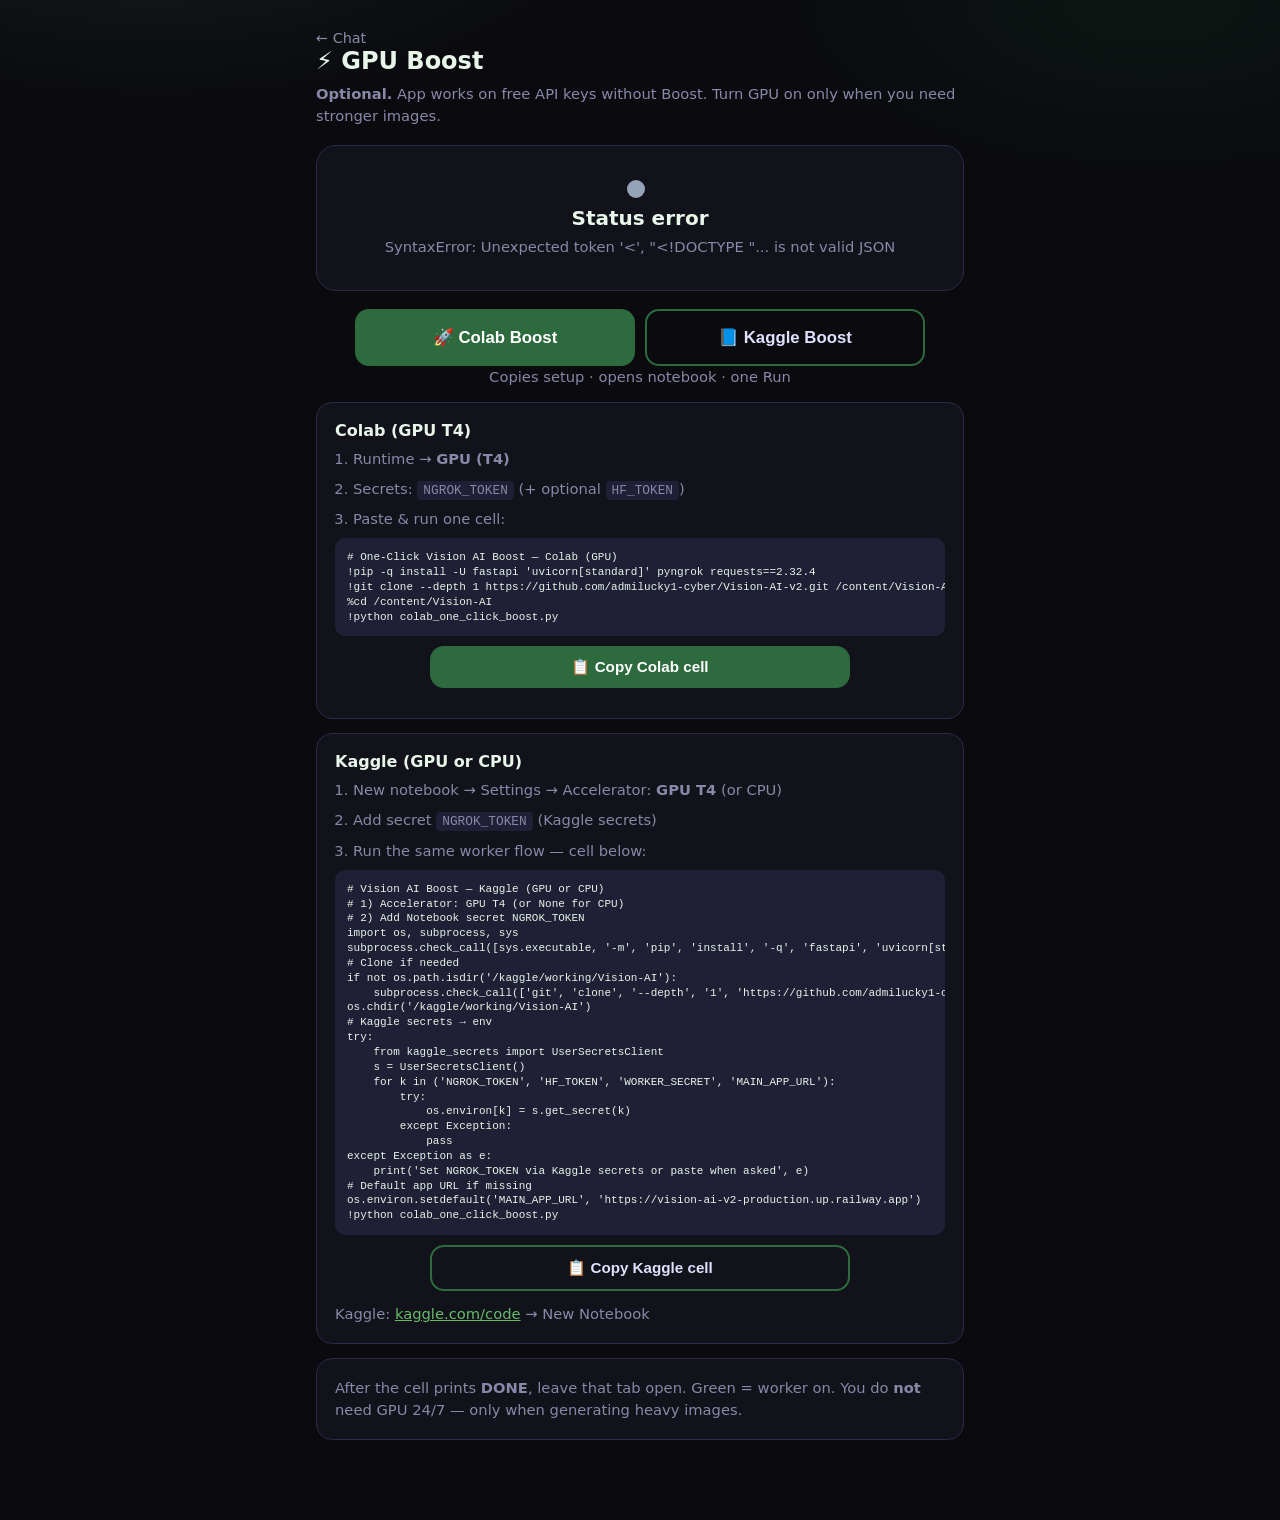
==== commit eeb801d1: "Vision AI v5.1.0 — Container & Widget architecture, design system, one logout/sidebar" ====
--- a/frontend/boost.html
+++ b/frontend/boost.html
@@ -1,43 +1,12 @@
 <!DOCTYPE html>
 <html lang="en" data-theme="dark">
 <head>
-  <script>
-  /* Anti-FOUC: set theme BEFORE first paint (no network wait) */
-  (function () {
-    try {
-      var t = localStorage.getItem('vision_ai_theme') || 'dark';
-      var p = localStorage.getItem('vision_theme_preset') || 'humanly';
-      if (t === 'system') {
-        t = (window.matchMedia && window.matchMedia('(prefers-color-scheme: light)').matches) ? 'light' : 'dark';
-      }
-      if (t !== 'light' && t !== 'dark') t = 'dark';
-      document.documentElement.setAttribute('data-theme', t);
-      document.documentElement.setAttribute('data-theme-preset', p);
-      document.documentElement.style.colorScheme = t === 'light' ? 'light' : 'dark';
-    } catch (e) {
-      document.documentElement.setAttribute('data-theme', 'dark');
-      document.documentElement.setAttribute('data-theme-preset', 'humanly');
-      document.documentElement.style.colorScheme = 'dark';
-    }
-  })();
-  </script>
+  <meta charset="UTF-8">
+  <meta name="viewport" content="width=device-width, initial-scale=1.0">
+  <title>GPU Boost — Vision AI</title>
+  <link rel="stylesheet" href="/frontend/static/css/style.css?v=247">
+  <link rel="stylesheet" href="/frontend/static/css/pages.css?v=247">
   <style>
-  /* Critical paint: match default dark shell so CSS load doesn't flash white */
-  html, body {
-    background-color: #0b1220 !important;
-    color: #e8eef7;
-  }
-  html[data-theme="light"], html[data-theme="light"] body {
-    background-color: #f4f7fb !important;
-    color: #0f172a;
-  }
-  </style>
-
-  <meta charset="UTF-8">
-<meta name="viewport" content="width=device-width, initial-scale=1, viewport-fit=cover, maximum-scale=5">
-  <title>GPU Boost — Vision AI</title>
-
-<style>
     body.boost-page { display:block; height:auto; overflow:auto; min-height:100vh;
       background: linear-gradient(165deg, #0f1a14 0%, #15241c 40%, #0d1510 100%);
       color: #e8f5e9; }
@@ -45,8 +14,8 @@
       background: linear-gradient(165deg, #f1f8f4 0%, #e8f5e9 50%, #f7fbf8 100%);
       color: #1b3d2f;
     }
-    body.boost-page { }
-    .boost-wrap { max-width: min(820px, 100%); margin:0 auto; padding:28px 16px 80px; box-sizing: border-box; }
+    body.boost-page {
+    .boost-wrap { max-width:680px; margin:0 auto; padding:28px 16px 80px; }
     .hero {
       text-align:center; padding:32px 20px; border-radius:20px; margin:18px 0;
       border:1px solid var(--border-color); background:var(--bg-deep);
@@ -80,30 +49,6 @@
     .vram-fill { height:100%; background:#22c55e; width:0%; }
     .btn-row { display:flex; flex-wrap:wrap; gap:10px; justify-content:center; margin-top:8px; }
   </style>
-
-
-
-
-
-
-
-
-
-  <link rel="stylesheet" href="/frontend/static/css/tokens.css?v=440">
-  <link rel="stylesheet" href="/frontend/static/css/themes.css?v=440">
-  <link rel="stylesheet" href="/frontend/static/css/base.css?v=440">
-  <link rel="stylesheet" href="/frontend/static/css/layout.css?v=440">
-  <link rel="stylesheet" href="/frontend/static/css/components.css?v=440">
-  <link rel="stylesheet" href="/frontend/static/css/chat.css?v=440">
-  <link rel="stylesheet" href="/frontend/static/css/studio.css?v=440">
-  <link rel="stylesheet" href="/frontend/static/css/theme-bridge.css?v=440">
-  <link rel="stylesheet" href="/frontend/static/css/style.css?v=470">
-  <link rel="stylesheet" href="/frontend/static/css/chat-ui.css?v=440">
-  <link rel="stylesheet" href="/frontend/static/css/pages.css?v=470"
-    <link rel="stylesheet" href="/frontend/static/css/glass-ui.css?v=471">
-  <link rel="stylesheet" href="/frontend/static/css/responsive.css?v=440">
-  <link rel="stylesheet" href="/frontend/static/css/accessibility.css?v=440">
-  <link rel="stylesheet" href="/frontend/static/css/hljs-atom-one-dark.css?v=440">
 </head>
 <body class="boost-page">
   <div class="boost-wrap">
@@ -255,24 +200,5 @@
     refresh();
     setInterval(refresh, 12000);
   </script>
-
-<script>
-/* v2.7.9: show worker load_status while model warms */
-(async function pollWorkerStatus(){
-  const el = document.getElementById('workerLoadStatus') || (function(){
-    const d = document.createElement('div');
-    d.id = 'workerLoadStatus';
-    d.style.cssText = 'margin:12px 0;padding:10px 14px;border-radius:12px;border:1px solid rgba(34,211,238,0.3);font-size:0.9rem;';
-    d.textContent = 'Worker status: connect Boost, then status appears here.';
-    const root = document.querySelector('main') || document.body;
-    root.insertBefore(d, root.firstChild);
-    return d;
-  })();
-  // Status comes from your registered worker URL + /worker/health when configured.
-  // Without a public worker URL in the page, this stays informational.
-  el.textContent = 'While Colab loads SDXL: watch the Colab log for [status] lines, or GET /worker/health → load_status.';
-})();
-</script>
-
 </body>
 </html>
--- a/frontend/static/css/style.css
+++ b/frontend/static/css/style.css
@@ -1,86 +1,98 @@
-
-/* v4.8.2 interactive transitions only */
-button, a, input, textarea, select, [role="button"], .icon-btn, .header-btn, .sidebar-link, .suggestion-chip {
-    transition:
-        background-color var(--duration-fast) var(--ease),
-        border-color var(--duration-fast) var(--ease),
-        color var(--duration-fast) var(--ease),
-        opacity var(--duration-fast) var(--ease),
-        transform var(--duration-fast) var(--ease);
-}
 /* ============================================================
-   Vision AI v4.8.2 - LEGACY LAYOUT (tokens.css is canonical; colors via aliases)
+   Vision AI v2.0 - GLOBAL STYLES & CSS VARIABLES
    ============================================================ */
 
 :root {
-    /* Colors owned by tokens.css — do not redeclare semantic palette here */
     /* --- LIGHT THEME (Default) --- */
-    /* --bg-main: #f3f7f0; — use tokens */
-    /* --bg-deep: #ffffff; — use tokens */
-    /* --bg-secondary: #ffffff; — use tokens */
-    /* --bg-tertiary: #e8f0e4; — use tokens */
+    --bg-main: #f3f7f0;
+    --bg-deep: #ffffff;
+    --bg-secondary: #ffffff;
+    --bg-tertiary: #e8f0e4;
     
-    /* --text-main: #1e2b1a; — use tokens */
-    /* --text-muted: #5a6b55; — use tokens */
-    /* --text-inverse: #ffffff; — use tokens */
+    --text-main: #1e2b1a;
+    --text-muted: #5a6b55;
+    --text-inverse: #ffffff;
     
-    /* --border-color: #d4e0ce; — use tokens */
-    /* --border-subtle: rgba(45, 90, 39, 0.08); — use tokens */
+    --border-color: #d4e0ce;
+    --border-subtle: rgba(45, 90, 39, 0.08);
     
-    /* --input-bg: #ffffff; — use tokens */
-    /* --input-border: #c5d6be; — use tokens */
+    --input-bg: #ffffff;
+    --input-border: #c5d6be;
     
-    /* --shadow-sm: 0 1px 3px rgba(45, 90, 39, 0.06); — use tokens */
-    /* --shadow-md: 0 4px 14px rgba(45, 90, 39, 0.10); — use tokens */
-    /* --shadow-lg: 0 12px 40px rgba(45, 90, 39, 0.14); — use tokens */
+    --shadow-sm: 0 1px 3px rgba(45, 90, 39, 0.06);
+    --shadow-md: 0 4px 14px rgba(45, 90, 39, 0.10);
+    --shadow-lg: 0 12px 40px rgba(45, 90, 39, 0.14);
     
     /* Nature / Regenerative brand colors */
-    /* --user-bubble-bg: #2d6a3e; — use tokens */
-    /* --user-bubble-text: #ffffff; — use tokens */
-    /* --ai-bubble-bg: #eef5ea; — use tokens */
-    /* --ai-bubble-text: #1e2b1a; — use tokens */
+    --user-bubble-bg: #2d6a3e;
+    --user-bubble-text: #ffffff;
+    --ai-bubble-bg: #eef5ea;
+    --ai-bubble-text: #1e2b1a;
     
-    /* --primary-cyan: #3d8b4f; — use tokens */
-    /* --primary-purple: #2d6a3e; — use tokens */
-    /* --primary-gold: #c9a227; — use tokens */
-    /* --error-bg: rgba(239, 68, 68, 0.1); — use tokens */
-    /* --error-text: #ef4444; — use tokens */
-    /* --success-bg: rgba(34, 197, 94, 0.1); — use tokens */
-    /* --success-text: #22c55e; — use tokens */
-
-    /* sidebar-width from tokens */
-    /* font-family from tokens */
+    --primary-cyan: #3d8b4f;
+    --primary-purple: #2d6a3e;
+    --primary-gold: #c9a227;
+    --error-bg: rgba(239, 68, 68, 0.1);
+    --error-text: #ef4444;
+    --success-bg: rgba(34, 197, 94, 0.1);
+    --success-text: #22c55e;
+
+    --sidebar-width: 260px;
+    --font-family: 'Inter', system-ui, -apple-system, sans-serif;
     
     /* Page-specific variables (used by standalone pages) */
-    /* --topbar-bg: rgba(255, 255, 255, 0.88); — use tokens */
-    /* --bg-hover: #e4efe0; — use tokens */
-    /* --plan-bg: rgba(45, 106, 62, 0.08); — use tokens */
-    /* --plan-border: rgba(45, 106, 62, 0.22); — use tokens */
+    --topbar-bg: rgba(255, 255, 255, 0.88);
+    --bg-hover: #e4efe0;
+    --plan-bg: rgba(45, 106, 62, 0.08);
+    --plan-border: rgba(45, 106, 62, 0.22);
     
     /* Login/Glass card variables */
-    /* --glass-bg: rgba(255, 255, 255, 0.82); — use tokens */
-    /* --glass-border: rgba(45, 90, 39, 0.10); — use tokens */
-    /* --tabs-bg: rgba(45, 90, 39, 0.06); — use tokens */
-    /* --btn-disabled: #d4e0ce; — use tokens */
+    --glass-bg: rgba(255, 255, 255, 0.82);
+    --glass-border: rgba(45, 90, 39, 0.10);
+    --tabs-bg: rgba(45, 90, 39, 0.06);
+    --btn-disabled: #d4e0ce;
 }
 
 /* --- DARK THEME --- */
 [data-theme="dark"] {
-    /* Dark palette owned by tokens.css */
+    --bg-main: #0c140e;
+    --bg-deep: #121c14;
+    --bg-secondary: #18241a;
+    --bg-tertiary: #1e2e22;
     
+    --text-main: #e4f0e2;
+    --text-muted: #8aa48a;
+    --text-inverse: #ffffff;
     
+    --border-color: #2a3d2e;
+    --border-subtle: rgba(180, 220, 180, 0.06);
     
+    --input-bg: #152018;
+    --input-border: #2a3d2e;
     
+    --shadow-sm: 0 1px 3px rgba(0,0,0,0.5);
+    --shadow-md: 0 4px 12px rgba(0,0,0,0.65);
+    --shadow-lg: 0 12px 40px rgba(0,0,0,0.85);
     
     /* AI Colors — nature dark */
-
+    --user-bubble-bg: #3d8b4f;
+    --user-bubble-text: #ffffff;
+    --ai-bubble-bg: #1a2a1c;
+    --ai-bubble-text: #e4f0e2;
+
+    --primary-cyan: #5cb86e;
+    --primary-purple: #3d8b4f;
+    --primary-gold: #d4b84a;
 
     /* Page-specific variables */
     --topbar-bg: rgba(12, 20, 14, 0.90);
+    --bg-hover: #1e2e22;
     --plan-bg: rgba(61, 139, 79, 0.12);
     --plan-border: rgba(61, 139, 79, 0.28);
     
     /* Login/Glass card variables */
+    --glass-bg: rgba(18, 28, 20, 0.82);
+    --glass-border: rgba(180, 220, 180, 0.08);
     --tabs-bg: rgba(0, 0, 0, 0.25);
     --btn-disabled: #2a3d2e;
 }
@@ -88,7 +100,20 @@
 /* ============================================================
    RESET & GLOBAL
    ============================================================ */
-/* v4.8.2: global * transition removed */
+* { 
+    box-sizing: border-box; 
+    margin: 0; 
+    padding: 0; 
+    min-width: 0;
+    min-height: 0;
+    /* Single, fast, consistent transition for theme color swaps.
+       Previously each element below defined its own background/color/
+       border transition at 0.2s-0.3s with mixed easings, so a theme
+       toggle looked like dozens of elements fading unevenly instead of
+       one clean switch. This covers every element once; the per-rule
+       duplicates further down are removed rather than left to stack. */
+    transition: background-color 0.15s ease, border-color 0.15s ease, color 0.15s ease;
+}
 
 body {
     font-family: var(--font-family);
@@ -131,7 +156,7 @@
 }
 
 /* Desktop collapsed rail mode */
-@media (min-width: 901px) {
+@media (min-width: 769px) {
     #sidebar.rail-mode {
         width: 0;
         min-width: 0;
@@ -418,9 +443,14 @@
 .message-row.ai { justify-content: flex-start; }
 
 .message-bubble {
-    max-width: min(1100px, 100%);
-    height: auto;
-    overflow: visible;
+    max-width: 80%; 
+    padding: 12px 18px; 
+    border-radius: 16px; 
+    font-size: 15px; 
+    line-height: 1.6;
+    word-wrap: break-word; 
+    box-shadow: var(--shadow-sm); 
+    transition: all 0.3s ease;
 }
 .message-row.user .message-bubble {
     background: var(--user-bubble-bg); 
@@ -463,22 +493,14 @@
     font-size: 13px; 
 }
 
-/* Image attachments — larger default so anatomy / diagrams are readable */
-.message-bubble img {
-    max-width: 100%;
-    border-radius: 12px;
-    margin: 8px 0;
-    
-    object-fit: contain;
-    border: 1px solid rgba(255,255,255,0.1);
-}
-.ai-image-grid {
-    width: 100%;
-}
-.ai-image-grid img {
-    max-height: 640px !important;
-    object-fit: contain !important;
-    background: rgba(0,0,0,0.25);
+/* Image attachments */
+.message-bubble img { 
+    max-width: 100%; 
+    border-radius: 10px; 
+    margin: 8px 0; 
+    max-height: 400px; 
+    object-fit: contain; 
+    border: 1px solid rgba(255,255,255,0.1); 
 }
 
 /* Loading / Typing Indicator — polished */
@@ -671,7 +693,7 @@
 }
 
 .message-row.ai .message-bubble {
-    max-width: min(1100px, 100%);
+    max-width: min(820px, 92%);
 }
 
 /* Edit indicator */
@@ -1041,7 +1063,7 @@
 /* ============================================================
    MOBILE RESPONSIVENESS (✅ FIXED FOR MOBILE WHITE SPACE)
    ============================================================ */
-@media (max-width: 900px) {
+@media (max-width: 768px) {
     body {
         display: block;
         width: 100%;
@@ -1482,7 +1504,7 @@
 .prompt-studio-grid::-webkit-scrollbar-thumb:hover { background: var(--text-muted); }
 
 /* --- Responsive --- */
-@media (max-width: 900px) {
+@media (max-width: 768px) {
     .prompt-studio-container {
         max-width: 95vw;
         max-height: 90vh;
@@ -1659,12 +1681,7 @@
     width: 98%;
 }
 .msg-long-body {
-    max-height: none;
-    overflow: visible;
-}
-/* Optional collapse only when user toggles .msg-collapsed */
-.msg-long-body.msg-collapsed {
-    max-height: 480px;
+    max-height: 380px;
     overflow-y: auto;
 }
 .markdown-content.msg-expanded-height {
@@ -1924,14 +1941,14 @@
 }
 .message-row.ai .message-bubble.msg-tall .markdown-content,
 .message-bubble.msg-expanded .markdown-content {
-  
+  max-height: none !important;
 }
 .message-row.ai .message-bubble .markdown-content {
-  max-height: none;
-  overflow: visible;
+  max-height: 70vh;
+  overflow: auto;
 }
 .message-row.ai .message-bubble.msg-tall .markdown-content {
-  
+  max-height: none !important;
 }
 .sidebar-overlay {
   display: none;
@@ -1943,7 +1960,7 @@
 .sidebar-overlay.active {
   display: block;
 }
-@media (max-width: 900px) {
+@media (max-width: 768px) {
   #sidebar.open-mobile {
     transform: translateX(0) !important;
     z-index: 100;
@@ -2130,241 +2147,7 @@
   white-space: nowrap;
 }
 .ai-image-grid img {
-  max-height: 640px !important;
-  height: auto !important;
+  max-height: 320px;
   object-fit: contain !important;
-  background: rgba(0,0,0,0.25);
-}
-
-
-/* ============================================================
-   v2.6.1 MOBILE + NARROW VIEWPORT FIX
-   Fixes: logo/sidebar/buttons off-screen, desktop-mode on phone
-   ============================================================ */
-
-html {
-  -webkit-text-size-adjust: 100%;
-  text-size-adjust: 100%;
-}
-
-body {
-  min-width: 0 !important;
-}
-
-/* Header never overflows viewport */
-.main-header {
-  display: flex !important;
-  flex-wrap: nowrap !important;
-  align-items: center !important;
-  gap: 6px !important;
-  min-width: 0 !important;
-  width: 100% !important;
-  max-width: 100vw !important;
-  box-sizing: border-box !important;
-  padding-left: max(8px, env(safe-area-inset-left)) !important;
-  padding-right: max(8px, env(safe-area-inset-right)) !important;
-}
-
-.header-left {
-  display: flex !important;
-  align-items: center !important;
-  gap: 6px !important;
-  flex-shrink: 0 !important;
-  min-width: 0 !important;
-}
-
-.header-brand {
-  display: inline-flex !important;
-  align-items: center !important;
-  gap: 6px !important;
-  min-width: 0 !important;
-  max-width: 42vw !important;
-  overflow: hidden !important;
-}
-
-.header-brand-logo {
-  width: 28px !important;
-  height: 28px !important;
-  flex-shrink: 0 !important;
-}
-
-.header-right-actions,
-.topbar-tools {
-  display: flex !important;
-  align-items: center !important;
-  gap: 4px !important;
-  flex-wrap: nowrap !important;
-  flex-shrink: 1 !important;
-  min-width: 0 !important;
-  max-width: 55vw !important;
-  overflow-x: auto !important;
-  overflow-y: hidden !important;
-  -webkit-overflow-scrolling: touch;
-  scrollbar-width: none;
-}
-.header-right-actions::-webkit-scrollbar,
-.topbar-tools::-webkit-scrollbar { display: none; }
-
-.main-header h1#chatTitle {
-  flex: 1 1 auto !important;
-  min-width: 0 !important;
-  overflow: hidden !important;
-  text-overflow: ellipsis !important;
-  white-space: nowrap !important;
-}
-
-/* Phones & narrow windows (also desktop-site mode on mobile) */
-@media (max-width: 900px) {
-  .topbar-chip-label { display: none !important; }
-  .topbar-chip {
-    padding: 8px !important;
-    min-width: 36px !important;
-    justify-content: center !important;
-  }
-  .header-brand-text { font-size: 13px !important; }
-  .model-selector {
-    max-width: 96px !important;
-    font-size: 11px !important;
-    padding: 4px 6px !important;
-  }
-  /* Hide secondary admin chips on small screens — still in sidebar / overflow */
-  .topbar-chip[aria-label="Search cache"],
-  .topbar-chip[aria-label="Payments"] {
-    display: none !important;
-  }
-}
-
-@media (max-width: 640px) {
-  .header-brand-text { display: none !important; }
-  .header-brand { max-width: 40px !important; }
-  .main-header h1#chatTitle {
-    font-size: 13px !important;
-    max-width: 28vw !important;
-  }
-  /* Keep: menu, logo, prompts, theme, model, status — hide focus on tiniest */
-  .topbar-chip[aria-label="Upgrade"] { display: none !important; }
-  .status #statusText { display: none !important; }
-  .composer-hints {
-    display: flex !important;
-    flex-wrap: wrap !important;
-    gap: 6px !important;
-    max-width: 100% !important;
-  }
-  .hint-chip { font-size: 11px !important; padding: 6px 10px !important; }
-  .input-area {
-    padding-bottom: max(12px, env(safe-area-inset-bottom)) !important;
-  }
-  .msg-actions {
-    flex-wrap: wrap !important;
-    gap: 4px !important;
-  }
-  .msg-action-btn { font-size: 11px !important; padding: 4px 8px !important; }
-}
-
-/* Sidebar: always reachable via hamburger on touch / narrow */
-@media (max-width: 900px) {
-  .mobile-menu-btn,
-  .header-btn[aria-label="Toggle sidebar"] {
-    display: inline-flex !important;
-    flex-shrink: 0 !important;
-    z-index: 110 !important;
-  }
-  .sidebar,
-  #sidebar {
-    position: fixed !important;
-    top: 0 !important;
-    left: 0 !important;
-    height: 100dvh !important;
-    width: min(300px, 88vw) !important;
-    max-width: 300px !important;
-    transform: translateX(-110%) !important;
-    z-index: 200 !important;
-    transition: transform 0.25s ease !important;
-  }
-  .sidebar.open-mobile,
-  #sidebar.open-mobile {
-    transform: translateX(0) !important;
-  }
-  .main-content {
-    margin-left: 0 !important;
-    width: 100% !important;
-    max-width: 100vw !important;
-  }
-  #sidebar-overlay.active {
-    display: block !important;
-    z-index: 190 !important;
-  }
-}
-
-/* Prevent body scroll lock issues when menu open */
-body.sidebar-open {
-  overflow: hidden !important;
-  position: fixed !important;
-  width: 100% !important;
-}
-
-/* === v4.6.3 loader: fixed text + sine-wave dots only === */
-.message-bubble.loading-bubble {
-  min-width: 0 !important;
-  width: auto !important;
-  max-width: 240px !important;
-  padding: 10px 14px !important;
-  overflow: visible !important;
-}
-.typing-indicator {
-  display: inline-flex !important;
-  align-items: center !important;
-  gap: 10px !important;
-  padding: 4px 2px !important;
-  min-width: 0 !important;
-  width: auto !important;
-  max-width: 220px !important;
-  background: transparent !important;
-  border: none !important;
-  box-shadow: none !important;
-  animation: none !important;
-}
-.typing-indicator .loader-ring,
-.typing-indicator .progress-track,
-.typing-indicator #loadingProgress,
-.typing-indicator #loadingSub,
-.typing-indicator #loadingEta,
-.typing-indicator .loader-text-wrap {
-  display: none !important;
-}
-.typing-indicator .loader-label,
-.typing-indicator #loadingStatus {
-  display: inline-block !important;
-  color: var(--text-muted, #94a3b8) !important;
-  font-size: 13px !important;
-  font-weight: 500 !important;
-  white-space: nowrap !important;
-  overflow: visible !important;
-  text-overflow: clip !important;
-  letter-spacing: 0.02em !important;
-  max-width: none !important;
-  animation: none !important;
-  transform: none !important;
-}
-.typing-indicator .loader-dots {
-  display: inline-flex !important;
-  align-items: center !important;
-  gap: 5px !important;
-  height: 14px !important;
-}
-.typing-indicator .loader-dots span {
-  width: 6px !important;
-  height: 6px !important;
-  border-radius: 50% !important;
-  background: var(--primary-cyan, #2dd4bf) !important;
-  display: inline-block !important;
-  animation: vaSineDot 1.05s ease-in-out infinite !important;
-  opacity: 0.85 !important;
-}
-.typing-indicator .loader-dots span:nth-child(1) { animation-delay: 0s !important; }
-.typing-indicator .loader-dots span:nth-child(2) { animation-delay: 0.15s !important; }
-.typing-indicator .loader-dots span:nth-child(3) { animation-delay: 0.30s !important; }
-@keyframes vaSineDot {
-  0%, 100% { transform: translateY(0); opacity: 0.35; }
-  50% { transform: translateY(-5px); opacity: 1; }
-}
+  background: rgba(0,0,0,0.2);
+}
--- a/frontend/static/css/pages.css
+++ b/frontend/static/css/pages.css
@@ -0,0 +1,1262 @@
+/* ============================================================
+   Vision AI v2.0 - GLOBAL STYLES & CSS VARIABLES
+   ============================================================ */
+
+:root {
+    /* --- LIGHT THEME (Default) --- */
+    --bg-main: #f5f7fa;
+    --bg-deep: #ffffff;
+    --bg-secondary: #ffffff;
+    --bg-tertiary: #f0f2f5;
+    
+    --text-main: #1a1a1a;
+    --text-muted: #6b7280;
+    --text-inverse: #ffffff;
+    
+    --border-color: #e5e7eb;
+    --border-subtle: rgba(0, 0, 0, 0.06);
+    
+    --input-bg: #ffffff;
+    --input-border: #d1d5db;
+    
+    --shadow-sm: 0 1px 3px rgba(0,0,0,0.05);
+    --shadow-md: 0 4px 12px rgba(0,0,0,0.08);
+    --shadow-lg: 0 12px 40px rgba(0,0,0,0.12);
+    
+    /* AI Colors */
+    --user-bubble-bg: #2d6a3e;
+    --user-bubble-text: #ffffff;
+    --ai-bubble-bg: #f0f2f5;
+    --ai-bubble-text: #1a1a1a;
+    
+    --primary-cyan: #3d8b4f;
+    --primary-purple: #2d6a3e;
+    --error-bg: rgba(239, 68, 68, 0.1);
+    --error-text: #ef4444;
+    --success-bg: rgba(34, 197, 94, 0.1);
+    --success-text: #22c55e;
+
+    --sidebar-width: 260px;
+    --font-family: 'Inter', system-ui, -apple-system, sans-serif;
+    
+    /* Page-specific variables */
+    --topbar-bg: rgba(255, 255, 255, 0.85);
+    --bg-hover: #eef1f6;
+    --plan-bg: rgba(0, 198, 255, 0.1);
+    --plan-border: rgba(0, 198, 255, 0.2);
+    
+    /* Login/Glass card variables */
+    --glass-bg: rgba(255, 255, 255, 0.75);
+    --glass-border: rgba(255, 255, 255, 0.06);
+    --tabs-bg: rgba(0, 0, 0, 0.05);
+    --btn-disabled: #e5e7eb;
+}
+
+/* --- DARK THEME --- */
+[data-theme="dark"] {
+    --bg-main: #0a0a0f;
+    --bg-deep: #12121a;
+    --bg-secondary: #1a1a2e;
+    --bg-tertiary: #1f1f35;
+    
+    --text-main: #e0e0ff;
+    --text-muted: #8888a8;
+    --text-inverse: #ffffff;
+    
+    --border-color: #2a2a4a;
+    --border-subtle: rgba(255, 255, 255, 0.06);
+    
+    --input-bg: #151525;
+    --input-border: #2a2a4a;
+    
+    --shadow-sm: 0 1px 3px rgba(0,0,0,0.5);
+    --shadow-md: 0 4px 12px rgba(0,0,0,0.7);
+    --shadow-lg: 0 12px 40px rgba(0,0,0,0.9);
+    
+    /* AI Colors */
+    --user-bubble-bg: #3d8b4f;
+    --user-bubble-text: #ffffff;
+    --ai-bubble-bg: #1a1a2e;
+    --ai-bubble-text: #e0e0ff;
+
+    /* Page-specific variables */
+    --topbar-bg: rgba(11, 11, 26, 0.85);
+    --bg-hover: #1f1f35;
+    --plan-bg: rgba(0, 198, 255, 0.1);
+    --plan-border: rgba(0, 198, 255, 0.2);
+    
+    /* Login/Glass card variables */
+    --glass-bg: rgba(18, 18, 26, 0.75);
+    --glass-border: rgba(255, 255, 255, 0.06);
+    --tabs-bg: rgba(0, 0, 0, 0.25);
+    --btn-disabled: #333345;
+}
+
+/* ============================================================
+   RESET & GLOBAL
+   ============================================================ */
+* { 
+    box-sizing: border-box; 
+    margin: 0; 
+    padding: 0; 
+    min-width: 0;
+    min-height: 0;
+    /* Matches the same fix in style.css. pages.css loads after style.css
+       on settings.html/upgrade.html, so without this override here too,
+       this rule's plain (no-transition) `*` selector would win the
+       cascade and silently cancel style.css's fast global transition on
+       exactly the two pages that also carry the most per-element ones. */
+    transition: background-color 0.15s ease, border-color 0.15s ease, color 0.15s ease;
+}
+
+body {
+    font-family: var(--font-family);
+    background: var(--bg-main);
+    color: var(--text-main);
+    display: flex;
+    height: 100vh;
+    overflow: hidden;
+    margin: 0;
+    padding: 0;
+}
+
+/* ============================================================
+   SCROLLBAR STYLING (Global)
+   ============================================================ */
+::-webkit-scrollbar { width: 6px; height: 6px; }
+::-webkit-scrollbar-track { background: transparent; }
+::-webkit-scrollbar-thumb { background: var(--border-color); border-radius: 4px; }
+::-webkit-scrollbar-thumb:hover { background: var(--text-muted); }
+
+/* ============================================================
+   SIDEBAR
+   ============================================================ */
+.sidebar {
+    width: var(--sidebar-width);
+    height: 100vh;
+    background: var(--bg-secondary);
+    border-right: 1px solid var(--border-color);
+    display: flex;
+    flex-direction: column;
+    flex-shrink: 0;
+    transition: transform 0.3s cubic-bezier(0.4, 0, 0.2, 1), 
+                background 0.3s ease, 
+                border 0.3s ease,
+                width 0.3s cubic-bezier(0.4, 0, 0.2, 1),
+                opacity 0.3s ease;
+    position: relative;
+    z-index: 51;
+    overflow: hidden;
+}
+
+/* Desktop collapsed rail mode */
+@media (min-width: 769px) {
+    #sidebar.rail-mode {
+        width: 0;
+        min-width: 0;
+        padding: 0;
+        border-right-width: 0;
+        overflow: hidden;
+        opacity: 0;
+        pointer-events: none;
+    }
+}
+
+.sidebar-header {
+    display: flex;
+    align-items: center;
+    justify-content: space-between;
+    padding: 18px 16px 12px;
+    border-bottom: 1px solid var(--border-color);
+    flex-shrink: 0;
+}
+
+.sidebar-logo {
+    display: flex;
+    align-items: center;
+    gap: 10px;
+    text-decoration: none;
+    font-weight: 700;
+    font-size: 18px;
+    color: var(--text-main);
+}
+
+.sidebar-actions {
+    display: flex;
+    gap: 6px;
+    color: var(--text-muted);
+}
+.sidebar-actions svg { transition: none; }
+
+.new-chat-btn, .cache-clear-btn {
+    display: flex;
+    align-items: center;
+    gap: 10px;
+    margin: 14px 16px 8px;
+    padding: 10px 14px;
+    border-radius: 10px;
+    border: 1px solid var(--border-color);
+    background: var(--bg-tertiary);
+    color: var(--text-main);
+    font-weight: 500;
+    font-size: 14px;
+    cursor: pointer;
+    transition: all 0.2s ease, background 0.3s ease, border 0.3s ease, color 0.3s ease;
+    flex-shrink: 0;
+}
+.new-chat-btn:hover, .cache-clear-btn:hover {
+    background: var(--primary-cyan);
+    color: var(--text-inverse);
+    border-color: var(--primary-cyan);
+    transform: translateY(-1px);
+    box-shadow: var(--shadow-md);
+}
+.cache-clear-btn { 
+    margin-top: 0; 
+    font-size: 13px; 
+    background: var(--error-bg); 
+    color: var(--error-text); 
+    border-color: rgba(239,68,68,0.2); 
+}
+.cache-clear-btn:hover { 
+    background: #ef4444; 
+    color: #fff; 
+    border-color: #ef4444; 
+}
+
+#search-bar { 
+    padding: 0 16px 10px; 
+    display: block; 
+    flex-shrink: 0;
+}
+#search-bar.hidden { display: none; }
+#search-bar input {
+    width: 100%; 
+    padding: 10px 14px; 
+    border-radius: 8px; 
+    border: 1px solid var(--border-color);
+    background: var(--input-bg); 
+    color: var(--text-main); 
+    outline: none; 
+    font-size: 14px;
+}
+#search-bar input:focus {
+    border-color: var(--primary-cyan);
+    box-shadow: 0 0 0 3px rgba(0, 198, 255, 0.1);
+}
+
+.history-list {
+    flex: 1; 
+    overflow-y: auto; 
+    padding: 8px 12px 80px;
+    min-height: 0;
+}
+
+.chat-item-wrapper {
+    display: flex;
+    align-items: center;
+    justify-content: space-between;
+    padding: 10px 12px;
+    margin-bottom: 2px;
+    border-radius: 8px;
+    cursor: pointer;
+    position: relative;
+}
+.chat-item-wrapper:hover { background: var(--bg-tertiary); }
+.chat-item-wrapper.active { 
+    background: rgba(0, 198, 255, 0.1); 
+    border-left: 3px solid var(--primary-cyan); 
+}
+.chat-item-wrapper .chat-title {
+    white-space: nowrap; 
+    overflow: hidden; 
+    text-overflow: ellipsis; 
+    flex: 1; 
+    font-size: 14px; 
+    color: var(--text-main);
+    min-width: 0;
+}
+.chat-item-wrapper .chat-date { 
+    font-size: 11px; 
+    color: var(--text-muted); 
+    margin-left: 8px; 
+    flex-shrink: 0; 
+}
+.chat-item-wrapper .chat-actions { position: relative; }
+.chat-item-wrapper .chat-actions button { 
+    background: none; 
+    border: none; 
+    color: var(--text-muted); 
+    cursor: pointer; 
+    padding: 4px; 
+    border-radius: 4px; 
+}
+.chat-item-wrapper .chat-actions button:hover { background: var(--bg-tertiary); }
+.chat-action-menu {
+    position: absolute;
+    right: 0;
+    top: 32px;
+    background: var(--bg-secondary);
+    border: 1px solid var(--border-color);
+    border-radius: 8px;
+    padding: 4px 0;
+    min-width: 120px;
+    display: none;
+    box-shadow: var(--shadow-lg);
+    z-index: 20;
+}
+.chat-action-menu.show { display: block; }
+.chat-action-menu button {
+    display: block; 
+    width: 100%; 
+    padding: 8px 14px; 
+    background: none; 
+    border: none; 
+    text-align: left; 
+    font-size: 13px; 
+    color: var(--text-main); 
+    cursor: pointer;
+}
+.chat-action-menu button:hover { background: var(--bg-tertiary); }
+.chat-action-menu button.delete:hover { color: #ef4444; }
+
+/* ============================================================
+   COLLAPSED TOOLBAR (REMOVED - No longer used)
+   ============================================================ */
+#collapsedToolbar {
+    display: none !important;
+}
+
+/* ============================================================
+   MAIN CONTENT (CHAT INTERFACE)
+   ============================================================ */
+.main-content {
+    flex: 1; 
+    display: flex; 
+    flex-direction: column; 
+    height: 100vh; 
+    background: var(--bg-main); 
+    position: relative; 
+    min-width: 0;
+    overflow: hidden;
+}
+
+.main-header {
+    display: flex;
+    align-items: center;
+    justify-content: space-between;
+    padding: 14px 24px;
+    border-bottom: 1px solid var(--border-color);
+    background: var(--bg-secondary);
+    flex-shrink: 0;
+    min-height: 60px;
+    width: 100%;
+    box-sizing: border-box;
+}
+.main-header h1 { 
+    font-size: 18px; 
+    font-weight: 600; 
+    color: var(--text-main); 
+}
+
+.mobile-menu-btn { 
+    display: none !important; 
+    background: none; 
+    border: none; 
+    color: var(--text-main); 
+    cursor: pointer; 
+}
+
+.header-right-actions { 
+    display: flex; 
+    align-items: center; 
+    gap: 16px; 
+}
+
+.model-selector {
+    padding: 6px 10px; 
+    border-radius: 8px; 
+    border: 1px solid var(--border-color);
+    background: var(--input-bg); 
+    color: var(--text-main); 
+    font-size: 13px; 
+    outline: none; 
+    cursor: pointer;
+}
+.model-selector:focus {
+    border-color: var(--primary-cyan);
+}
+
+.status { 
+    display: flex; 
+    align-items: center; 
+    gap: 6px; 
+    font-size: 13px; 
+    color: var(--text-muted); 
+}
+.status-dot { 
+    width: 8px; 
+    height: 8px; 
+    border-radius: 50%; 
+    background: #22c55e; 
+    display: inline-block; 
+}
+
+/* ============================================================
+   CHAT AREA
+   ============================================================ */
+.chat-container {
+    flex: 1; 
+    overflow-y: auto; 
+    padding: 24px 20px 20px;
+    background: var(--bg-main);
+    min-height: 0;
+}
+
+/* Messages */
+.message-row {
+    display: flex; 
+    margin-bottom: 20px; 
+    animation: fadeInUp 0.3s ease;
+}
+@keyframes fadeInUp { 
+    from { opacity: 0; transform: translateY(10px); } 
+    to { opacity: 1; transform: translateY(0); } 
+}
+
+.message-row.user { justify-content: flex-end; }
+.message-row.ai { justify-content: flex-start; }
+
+.message-bubble {
+    max-width: 80%; 
+    padding: 12px 18px; 
+    border-radius: 16px; 
+    font-size: 15px; 
+    line-height: 1.6;
+    word-wrap: break-word; 
+    box-shadow: var(--shadow-sm); 
+    transition: all 0.3s ease;
+}
+.message-row.user .message-bubble {
+    background: var(--user-bubble-bg); 
+    color: var(--user-bubble-text); 
+    border-bottom-right-radius: 4px;
+}
+.message-row.ai .message-bubble {
+    background: var(--ai-bubble-bg); 
+    color: var(--ai-bubble-text); 
+    border-bottom-left-radius: 4px;
+}
+
+.message-bubble p { margin-bottom: 10px; }
+.message-bubble p:last-child { margin-bottom: 0; }
+.message-bubble strong { font-weight: 600; }
+.message-bubble ul, .message-bubble ol { padding-left: 20px; margin: 8px 0; }
+.message-bubble li { margin-bottom: 4px; }
+
+/* Code blocks */
+.message-bubble pre {
+    background: #1e1e2e; 
+    color: #cdd6f4; 
+    padding: 14px; 
+    border-radius: 10px;
+    overflow-x: auto; 
+    margin: 12px 0; 
+    font-size: 13px; 
+    border: 1px solid rgba(255,255,255,0.06);
+}
+.message-bubble code {
+    background: rgba(255,255,255,0.08); 
+    padding: 2px 6px; 
+    border-radius: 4px; 
+    font-size: 13px;
+}
+.message-bubble pre code { 
+    background: none; 
+    padding: 0; 
+    border-radius: 0; 
+    font-size: 13px; 
+}
+
+/* Image attachments */
+.message-bubble img { 
+    max-width: 100%; 
+    border-radius: 10px; 
+    margin: 8px 0; 
+    max-height: 400px; 
+    object-fit: contain; 
+    border: 1px solid rgba(255,255,255,0.1); 
+}
+
+/* Loading / Typing Indicator */
+.typing-indicator { 
+    display: flex; 
+    align-items: center; 
+    gap: 12px; 
+    padding: 14px 20px; 
+    background: var(--ai-bubble-bg); 
+    border-radius: 16px; 
+    border-bottom-left-radius: 4px; 
+    width: auto;
+    min-width: 120px;
+    height: auto;
+    box-shadow: 0 0 20px rgba(0, 198, 255, 0.05);
+}
+.typing-indicator span { 
+    width: 8px; 
+    height: 8px; 
+    background: var(--text-muted); 
+    border-radius: 50%; 
+    display: inline-block; 
+    animation: dotBounce 1.4s infinite ease-in-out both; 
+}
+.typing-indicator span:nth-child(1) { animation-delay: -0.32s; }
+.typing-indicator span:nth-child(2) { animation-delay: -0.16s; }
+@keyframes dotBounce { 
+    0%, 80%, 100% { transform: scale(0); } 
+    40% { transform: scale(1); } 
+}
+
+#loadingStatus {
+    color: var(--text-muted);
+    font-size: 14px;
+    white-space: nowrap; 
+    overflow: hidden; 
+    text-overflow: ellipsis; 
+    display: inline-block; 
+    min-width: 80px; 
+    margin-left: 4px;
+}
+
+/* Edit indicator */
+.edit-badge { 
+    font-size: 11px; 
+    color: var(--text-muted); 
+    text-align: right; 
+    margin-top: 4px; 
+}
+
+/* ============================================================
+   INPUT AREA
+   ============================================================ */
+.input-area {
+    padding: 16px 24px 24px; 
+    background: var(--bg-main); 
+    border-top: 1px solid var(--border-color);
+    flex-shrink: 0; 
+}
+.input-container {
+    display: flex; 
+    gap: 10px; 
+    align-items: flex-end; 
+    background: var(--bg-secondary);
+    border: 1px solid var(--border-color); 
+    border-radius: 16px; 
+    padding: 10px 14px;
+    box-shadow: var(--shadow-sm); 
+    transition: box-shadow 0.3s ease;
+}
+.input-container:focus-within { 
+    border-color: var(--primary-purple); 
+    box-shadow: var(--shadow-md); 
+}
+
+.input-container textarea {
+    flex: 1; 
+    background: transparent; 
+    border: none; 
+    color: var(--text-main); 
+    resize: none;
+    outline: none; 
+    font-size: 15px; 
+    font-family: inherit; 
+    line-height: 1.5; 
+    max-height: 150px; 
+    padding: 4px 0;
+    min-height: 24px;
+}
+.input-container textarea::placeholder { color: var(--text-muted); }
+
+.input-actions {
+    display: flex; 
+    align-items: center; 
+    gap: 8px; 
+    flex-shrink: 0;
+}
+.icon-btn {
+    background: transparent; 
+    border: none; 
+    color: var(--text-muted); 
+    cursor: pointer; 
+    padding: 6px; 
+    border-radius: 8px;
+    transition: all 0.2s ease, color 0.3s ease;
+}
+.icon-btn:hover { 
+    color: var(--text-main); 
+    background: var(--bg-tertiary); 
+    transform: scale(1.05); 
+}
+
+.send-btn {
+    background: var(--primary-purple); 
+    color: #fff; 
+    border: none; 
+    padding: 8px 16px; 
+    border-radius: 10px;
+    font-weight: 600; 
+    font-size: 14px; 
+    cursor: pointer; 
+    transition: all 0.2s ease;
+}
+.send-btn:hover:not(:disabled) { 
+    transform: scale(1.05); 
+    box-shadow: 0 4px 12px rgba(123, 104, 238, 0.3); 
+}
+.send-btn:disabled { 
+    opacity: 0.5; 
+    cursor: not-allowed; 
+    transform: none; 
+}
+
+/* Edit Actions */
+.edit-actions {
+    display: none; 
+    gap: 10px; 
+    align-items: center; 
+    justify-content: flex-end; 
+    margin-top: 10px;
+}
+.edit-actions button { 
+    padding: 8px 14px; 
+    border-radius: 8px; 
+    border: none; 
+    font-weight: 600; 
+    font-size: 13px; 
+    cursor: pointer; 
+    transition: all 0.2s ease; 
+}
+.btn-send-edit { 
+    background: #22c55e; 
+    color: #fff; 
+}
+.btn-send-edit:hover { 
+    transform: scale(1.02); 
+    box-shadow: 0 4px 12px rgba(34, 197, 94, 0.3); 
+}
+.btn-cancel-edit { 
+    background: transparent; 
+    color: var(--text-muted); 
+    border: 1px solid var(--border-color); 
+}
+.btn-cancel-edit:hover { 
+    color: var(--text-main); 
+    background: var(--bg-tertiary); 
+}
+
+/* File Preview Chips */
+.file-preview-area {
+    display: flex; 
+    flex-wrap: wrap; 
+    gap: 8px; 
+    margin-top: 10px;
+}
+.file-chip {
+    display: flex; 
+    align-items: center; 
+    gap: 8px; 
+    background: var(--bg-secondary);
+    border: 1px solid var(--border-color); 
+    border-radius: 10px; 
+    padding: 6px 10px;
+    font-size: 13px; 
+    color: var(--text-main); 
+    max-width: 220px;
+    transition: all 0.2s ease;
+    box-shadow: var(--shadow-sm);
+}
+.file-chip:hover { box-shadow: var(--shadow-md); }
+.file-chip .file-chip-name {
+    overflow: hidden; 
+    text-overflow: ellipsis; 
+    white-space: nowrap;
+    max-width: 150px;
+}
+.file-chip .file-chip-remove {
+    background: none; 
+    border: none; 
+    color: var(--text-muted); 
+    cursor: pointer;
+    font-size: 15px; 
+    line-height: 1; 
+    padding: 0 2px; 
+    flex-shrink: 0;
+}
+.file-chip .file-chip-remove:hover { 
+    color: #ef4444; 
+    transform: scale(1.1); 
+}
+
+input[type="file"] { display: none; }
+
+/* ============================================================
+   FLOATING THEME TOGGLE BUTTON
+   ============================================================ */
+#floatingThemeToggle {
+    position: fixed; 
+    bottom: 140px; 
+    right: 24px; 
+    z-index: 9999;
+    width: 44px; 
+    height: 44px; 
+    border-radius: 50%; 
+    display: flex; 
+    align-items: center; 
+    justify-content: center;
+    background: rgba(0, 0, 0, 0.4); 
+    border: 1px solid var(--border-subtle); 
+    color: var(--text-main);
+    font-size: 20px; 
+    cursor: pointer; 
+    transition: all 0.3s cubic-bezier(0.22, 1, 0.36, 1);
+    backdrop-filter: blur(8px); 
+    box-shadow: 0 4px 12px rgba(0, 0, 0, 0.3);
+}
+#floatingThemeToggle:hover { 
+    transform: scale(1.1); 
+    border-color: var(--primary-cyan); 
+    box-shadow: 0 0 30px rgba(0, 198, 255, 0.3); 
+}
+
+/* ============================================================
+   🚀 NEW: FLOATING ADMIN DASHBOARD BUTTON
+   ============================================================ */
+#adminBtn {
+    position: fixed;
+    bottom: 200px;
+    right: 24px;
+    z-index: 9998;
+    width: 44px;
+    height: 44px;
+    border-radius: 50%;
+    display: flex;
+    align-items: center;
+    justify-content: center;
+    background: linear-gradient(135deg, #3d8b4f, #2d6a3e);
+    color: #fff;
+    border: none;
+    font-size: 20px;
+    cursor: pointer;
+    box-shadow: 0 4px 20px rgba(0, 198, 255, 0.3);
+    transition: transform 0.2s, box-shadow 0.2s;
+}
+#adminBtn:hover {
+    transform: scale(1.1);
+    box-shadow: 0 6px 30px rgba(0, 198, 255, 0.5);
+}
+
+/* ============================================================
+   USER PROFILE MANAGEMENT (Sidebar Footer)
+   ============================================================ */
+.sidebar-footer {
+    padding: 14px 16px;
+    border-top: 1px solid var(--border-color);
+    background: var(--bg-secondary);
+    position: relative;
+    z-index: 10;
+    display: flex;
+    align-items: center;
+    justify-content: space-between;
+    flex-shrink: 0;
+}
+
+.user-profile-container {
+    display: flex;
+    align-items: center;
+    gap: 12px;
+    cursor: pointer;
+    padding: 6px 8px;
+    border-radius: 10px;
+    transition: all 0.2s ease;
+}
+.user-profile-container:hover {
+    background: var(--bg-tertiary);
+    transform: scale(1.02);
+}
+
+/* Avatar */
+.user-avatar-wrapper {
+    position: relative;
+    flex-shrink: 0;
+}
+.user-avatar {
+    width: 38px;
+    height: 38px;
+    border-radius: 50%;
+    background: linear-gradient(135deg, var(--primary-purple), var(--primary-cyan));
+    display: flex;
+    align-items: center;
+    justify-content: center;
+    color: #fff;
+    font-weight: 700;
+    font-size: 16px;
+    text-transform: uppercase;
+    user-select: none;
+    transition: transform 0.2s ease;
+}
+.user-profile-container:hover .user-avatar {
+    transform: scale(1.05);
+}
+
+/* Profile Details */
+.user-details {
+    flex: 1;
+    min-width: 0;
+    display: flex;
+    flex-direction: column;
+}
+.user-details .display-name {
+    font-weight: 600;
+    font-size: 14px;
+    color: var(--text-main);
+    white-space: nowrap;
+    overflow: hidden;
+    text-overflow: ellipsis;
+}
+.user-details .plan-badge-small {
+    font-size: 10px;
+    font-weight: 700;
+    color: #3d8b4f;
+    background: rgba(0, 198, 255, 0.1);
+    padding: 1px 8px;
+    border-radius: 12px;
+    width: fit-content;
+    margin-top: 2px;
+    border: 1px solid rgba(0, 198, 255, 0.2);
+}
+
+/* Dropdown Menu for Profile */
+.profile-dropdown {
+    position: absolute;
+    bottom: calc(100% + 12px);
+    left: 16px;
+    width: calc(100% - 32px);
+    background: var(--bg-secondary);
+    border: 1px solid var(--border-color);
+    border-radius: 12px;
+    box-shadow: var(--shadow-lg);
+    padding: 6px;
+    display: none;
+    flex-direction: column;
+    gap: 2px;
+    z-index: 50;
+}
+.profile-dropdown.open {
+    display: flex;
+    animation: dropUp 0.2s cubic-bezier(0.22, 1, 0.36, 1);
+}
+
+@keyframes dropUp {
+    from { opacity: 0; transform: translateY(10px) scale(0.95); }
+    to { opacity: 1; transform: translateY(0) scale(1); }
+}
+
+.profile-dropdown-item {
+    display: flex;
+    align-items: center;
+    gap: 12px;
+    padding: 10px 12px;
+    border-radius: 8px;
+    color: var(--text-main);
+    font-size: 14px;
+    font-weight: 500;
+    text-decoration: none;
+    cursor: pointer;
+    transition: all 0.2s ease;
+    background: transparent;
+    border: none;
+    width: 100%;
+    font-family: inherit;
+}
+.profile-dropdown-item:hover {
+    background: var(--bg-tertiary);
+}
+.profile-dropdown-item svg {
+    flex-shrink: 0;
+    color: var(--text-muted);
+    width: 18px;
+    height: 18px;
+}
+.profile-dropdown-item.danger {
+    color: #ef4444;
+}
+.profile-dropdown-item.danger svg {
+    color: #ef4444;
+}
+.profile-dropdown-item.danger:hover {
+    background: var(--error-bg);
+}
+
+/* ============================================================
+   MOBILE RESPONSIVENESS
+   ============================================================ */
+@media (max-width: 768px) {
+    #sidebar-overlay {
+        display: none; 
+        position: fixed; 
+        inset: 0; 
+        background: rgba(0,0,0,0.5); 
+        z-index: 40;
+        backdrop-filter: blur(4px);
+    }
+    #sidebar-overlay.active { display: block; }
+    .sidebar { 
+        transform: translateX(-100%); 
+        position: fixed; 
+        z-index: 50; 
+        width: 280px; 
+        border-right: none; 
+    }
+    
+    .sidebar.open-mobile { 
+        transform: translateX(0); 
+        box-shadow: var(--shadow-lg); 
+    }
+    
+    .mobile-menu-btn { display: flex !important; }
+    .main-header { padding: 12px 16px; }
+    .header-right-actions { gap: 8px; }
+    .model-selector { font-size: 12px; padding: 4px 8px; }
+    .chat-container { padding: 16px 12px; }
+    .message-bubble { max-width: 90%; font-size: 14px; padding: 10px 14px; }
+    .input-area { padding: 12px 16px 16px; }
+    .input-container { padding: 8px 12px; border-radius: 12px; }
+    #floatingThemeToggle { bottom: 80px; right: 16px; width: 40px; height: 40px; font-size: 18px; }
+    #adminBtn {
+        bottom: 140px;
+        right: 16px;
+        width: 40px;
+        height: 40px;
+        font-size: 18px;
+    }
+}
+
+/* ============================================================
+   DEEPSEEK STYLE HEADER ICONS
+   ============================================================ */
+.header-left {
+    display: flex;
+    align-items: center;
+    gap: 8px;
+    flex-shrink: 0;
+}
+
+.header-btn {
+    background: transparent;
+    border: none;
+    color: var(--text-muted);
+    cursor: pointer;
+    padding: 6px;
+    border-radius: 6px;
+    display: flex;
+    align-items: center;
+    justify-content: center;
+    transition: all 0.2s ease;
+    width: 32px;
+    height: 32px;
+}
+.header-btn:hover {
+    color: var(--text-main);
+    background: var(--bg-tertiary);
+}
+
+/* ============================================================
+   ADDITIONAL SAFEGUARDS & UTILITY CLASSES
+   ============================================================ */
+
+/* Prevent text selection on interactive elements */
+.no-select { user-select: none; }
+
+/* Smooth scrolling for all overflow containers */
+.smooth-scroll { scroll-behavior: smooth; }
+
+/* Focus visible for accessibility */
+:focus-visible { outline: 2px solid var(--primary-cyan); outline-offset: 2px; }
+
+/* Ensure proper z-index stacking */
+.chat-container, .input-area, .sidebar, .main-content {
+    position: relative;
+}
+
+/* Fix for iOS Safari 100vh issue */
+@supports (-webkit-touch-callout: none) {
+    body, .sidebar, .main-content, .chat-container {
+        height: -webkit-fill-available;
+    }
+}
+
+/* Ensure theme toggle is always clickable */
+#floatingThemeToggle {
+    pointer-events: auto !important;
+}
+
+/* Prevent flash of unstyled content */
+html { 
+    visibility: visible; 
+    opacity: 1; 
+}
+
+/* Safe area insets for notched devices */
+@supports (padding: max(0px)) {
+    body {
+        padding-left: max(12px, env(safe-area-inset-left));
+        padding-right: max(12px, env(safe-area-inset-right));
+    }
+}
+
+/* ============================================================
+   🟢 NEW: PAGE LAYOUT SYSTEM (For Standalone Pages)
+   ============================================================ */
+
+/* --- 1. RESET GLOBAL CHAT LAYOUT FOR STANDALONE PAGES --- */
+.page-view {
+    display: block !important;
+    height: auto !important;
+    min-height: 100vh !important;
+    overflow-y: auto !important;
+    background: var(--bg-deep);
+}
+
+/* --- 2. PREMIUM NAVIGATION TOPBAR --- */
+.page-topbar {
+    display: flex !important;
+    align-items: center !important;
+    justify-content: space-between !important;
+    position: sticky !important;
+    top: 0 !important;
+    width: 100% !important;
+    padding: 18px 32px !important;
+    background: var(--topbar-bg) !important;
+    backdrop-filter: blur(16px) !important;
+    -webkit-backdrop-filter: blur(16px) !important;
+    border-bottom: 1px solid var(--border-subtle) !important;
+    z-index: 100 !important;
+    box-sizing: border-box !important;
+    box-shadow: var(--shadow-sm) !important;
+    transition: all 0.3s ease !important;
+}
+
+/* --- 3. BRAND LOGO --- */
+.page-brand {
+    display: flex !important;
+    align-items: center !important;
+    gap: 10px !important;
+    font-weight: 700 !important;
+    font-size: 17px !important;
+    color: var(--text-main) !important;
+    text-decoration: none !important;
+    flex-shrink: 0 !important;
+}
+
+/* --- 4. PREMIUM BACK BUTTON (Aligned Right) --- */
+.page-back-btn {
+    display: flex !important;
+    align-items: center !important;
+    gap: 6px !important;
+    color: var(--text-muted) !important;
+    font-size: 14px !important;
+    padding: 8px 16px !important;
+    border-radius: 10px !important;
+    border: 1px solid var(--border-subtle) !important;
+    background: transparent !important;
+    cursor: pointer !important;
+    font-family: inherit !important;
+    transition: all 0.2s cubic-bezier(0.4, 0, 0.2, 1) !important;
+    text-decoration: none !important;
+}
+.page-back-btn:hover {
+    color: var(--text-main) !important;
+    border-color: var(--primary-cyan) !important;
+    background: rgba(0, 198, 255, 0.05) !important;
+    transform: translateX(-3px) !important;
+}
+
+/* --- 5. THEME TOGGLE BUTTON FOR PAGES (FIXED) --- */
+.page-topbar .theme-toggle-btn {
+    display: flex !important;
+    align-items: center !important;
+    justify-content: center !important;
+    background: var(--bg-hover) !important;
+    border: 1px solid var(--border-subtle) !important;
+    border-radius: 50% !important;
+    width: 40px !important;
+    height: 40px !important;
+    color: var(--text-muted) !important;
+    font-size: 20px !important;
+    cursor: pointer !important;
+    transition: all 0.2s ease !important;
+    padding: 0 !important;
+    margin: 0 !important;
+    backdrop-filter: blur(4px) !important;
+}
+.page-topbar .theme-toggle-btn:hover {
+    color: var(--text-main) !important;
+    border-color: var(--primary-cyan) !important;
+    background: rgba(0, 198, 255, 0.15) !important;
+    transform: scale(1.1) rotate(10deg) !important;
+}
+
+/* --- 6. PAGE TITLE HERO --- */
+.page-hero {
+    text-align: center !important;
+    padding: 48px 24px 12px !important;
+    animation: heroFadeIn 0.6s cubic-bezier(0.22, 1, 0.36, 1) !important;
+}
+@keyframes heroFadeIn {
+    from { opacity: 0; transform: translateY(20px); }
+    to { opacity: 1; transform: translateY(0); }
+}
+.page-hero h1 {
+    font-size: 32px !important;
+    font-weight: 800 !important;
+    letter-spacing: -0.5px !important;
+    background: linear-gradient(135deg, var(--primary-cyan), var(--primary-purple)) !important;
+    -webkit-background-clip: text !important;
+    -webkit-text-fill-color: transparent !important;
+    background-clip: text !important;
+}
+.page-hero p {
+    color: var(--text-muted) !important;
+    margin-top: 10px !important;
+    font-size: 15px !important;
+}
+
+/* --- 7. RESPONSIVE TWEAKS --- */
+@media (max-width: 768px) {
+    .page-topbar { padding: 14px 16px !important; }
+    .page-hero { padding: 32px 16px 12px !important; }
+    .page-hero h1 { font-size: 26px !important; }
+    .page-back-btn { font-size: 13px !important; padding: 6px 12px !important; }
+    .page-topbar .theme-toggle-btn {
+        width: 36px !important;
+        height: 36px !important;
+        font-size: 18px !important;
+    }
+}
+
+/* Vision AI login / brand logo */
+.login-brand {
+    display: flex;
+    flex-direction: column;
+    align-items: center;
+    gap: 8px;
+    margin-bottom: 4px;
+}
+.login-logo {
+    width: 88px;
+    height: 88px;
+    object-fit: contain;
+    filter: drop-shadow(0 0 18px rgba(0, 198, 255, 0.35));
+}
+.login-tagline {
+    margin: 0;
+    font-size: 12px;
+    letter-spacing: 0.22em;
+    text-transform: uppercase;
+    color: var(--text-muted, #8888a8);
+}
+.brand-logo {
+    width: 28px;
+    height: 28px;
+    object-fit: contain;
+    border-radius: 6px;
+}
+
+
+/* ===== Glass consistency (dark + light) ===== */
+.glass, .glass-card, .login-card, .auth-card, .plan-card, .settings-card,
+.page-hero, .current-plan-banner, .payment-section {
+  backdrop-filter: blur(16px) saturate(1.2);
+  -webkit-backdrop-filter: blur(16px) saturate(1.2);
+}
+[data-theme="light"] {
+  --glass-bg: rgba(255, 255, 255, 0.82);
+  --glass-border: rgba(15, 23, 42, 0.08);
+  --topbar-bg: rgba(255, 255, 255, 0.9);
+}
+[data-theme="dark"] {
+  --glass-bg: rgba(18, 18, 32, 0.75);
+  --glass-border: rgba(255, 255, 255, 0.08);
+  --topbar-bg: rgba(12, 12, 22, 0.85);
+}
+[data-theme="light"] .glass-card,
+[data-theme="light"] .login-card,
+[data-theme="light"] .plan-card,
+[data-theme="light"] .payment-section {
+  background: var(--glass-bg) !important;
+  border: 1px solid var(--glass-border) !important;
+  box-shadow: 0 8px 32px rgba(15, 23, 42, 0.08);
+}
+[data-theme="dark"] .glass-card,
+[data-theme="dark"] .login-card,
+[data-theme="dark"] .plan-card,
+[data-theme="dark"] .payment-section {
+  background: var(--glass-bg) !important;
+  border: 1px solid var(--glass-border) !important;
+  box-shadow: 0 8px 32px rgba(0, 0, 0, 0.35);
+}
+
+
+/* Nature theme — shared page shells */
+.page-view .page-hero h1 {
+    background: linear-gradient(135deg, #a5d6a7, #66bb6a);
+    -webkit-background-clip: text;
+    background-clip: text;
+    color: transparent;
+}
+[data-theme="light"] .page-view .page-hero h1 {
+    background: linear-gradient(135deg, #1b5e20, #43a047);
+    -webkit-background-clip: text;
+    background-clip: text;
+    color: transparent;
+}
+.page-view .page-hero p {
+    color: var(--nature-muted, #a5d6a7);
+}
+.login-container {
+    background: var(--nature-panel, rgba(14, 40, 28, 0.85)) !important;
+    border: 1px solid var(--nature-border, rgba(129, 199, 132, 0.3)) !important;
+    backdrop-filter: blur(20px);
+}
+[data-theme="light"] .login-container {
+    background: rgba(255, 255, 255, 0.92) !important;
+}
+.login-container h1, .login-header h1 {
+    color: #a5d6a7 !important;
+}
+[data-theme="light"] .login-container h1,
+[data-theme="light"] .login-header h1 {
+    color: #2e7d32 !important;
+}
+
+
+/* settings-grid-v249 */
+.settings-grid {
+  display: grid;
+  grid-template-columns: repeat(2, minmax(0, 1fr));
+  gap: 18px;
+  max-width: 960px;
+  margin: 0 auto;
+  padding: 8px 12px 48px;
+  align-items: start;
+}
+.settings-grid .card.full-width {
+  grid-column: 1 / -1;
+}
+.settings-grid .card {
+  border-radius: 16px;
+  padding: 18px 16px;
+}
+@media (max-width: 800px) {
+  .settings-grid { grid-template-columns: 1fr; }
+}
